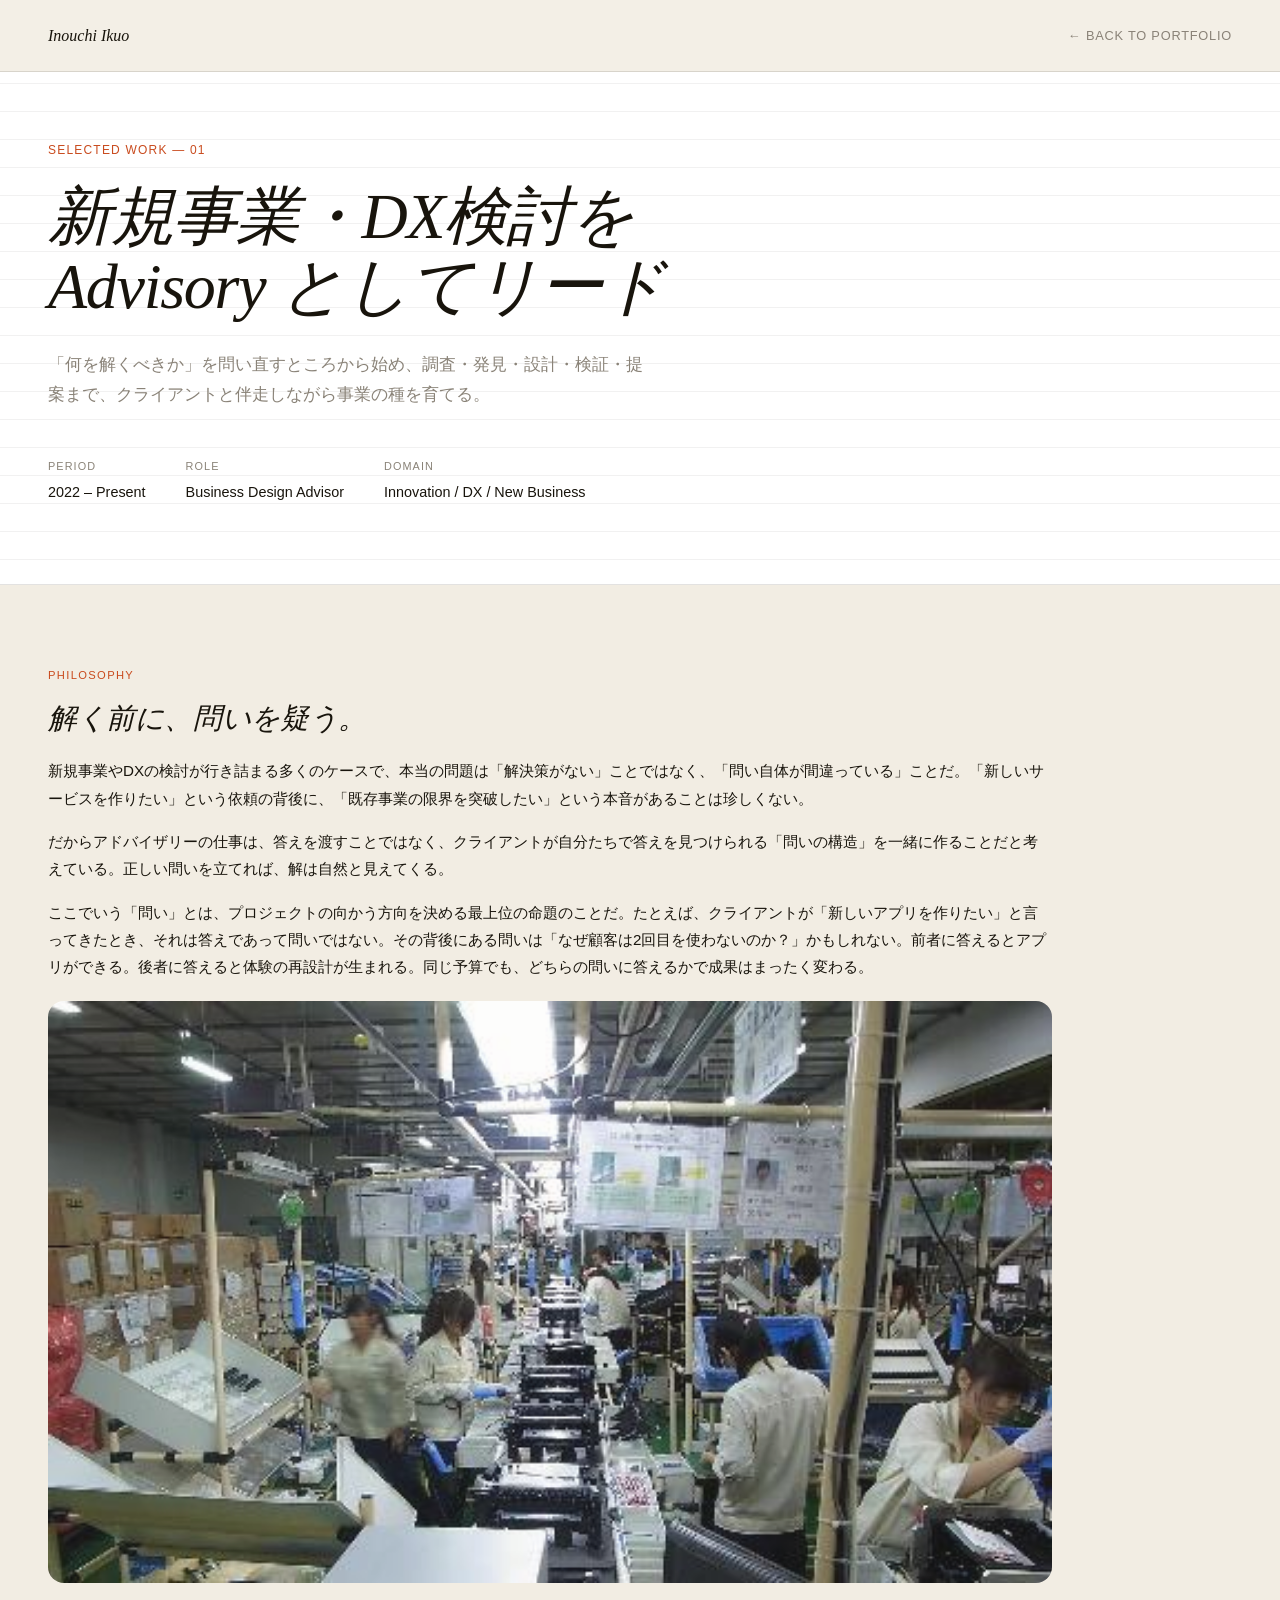
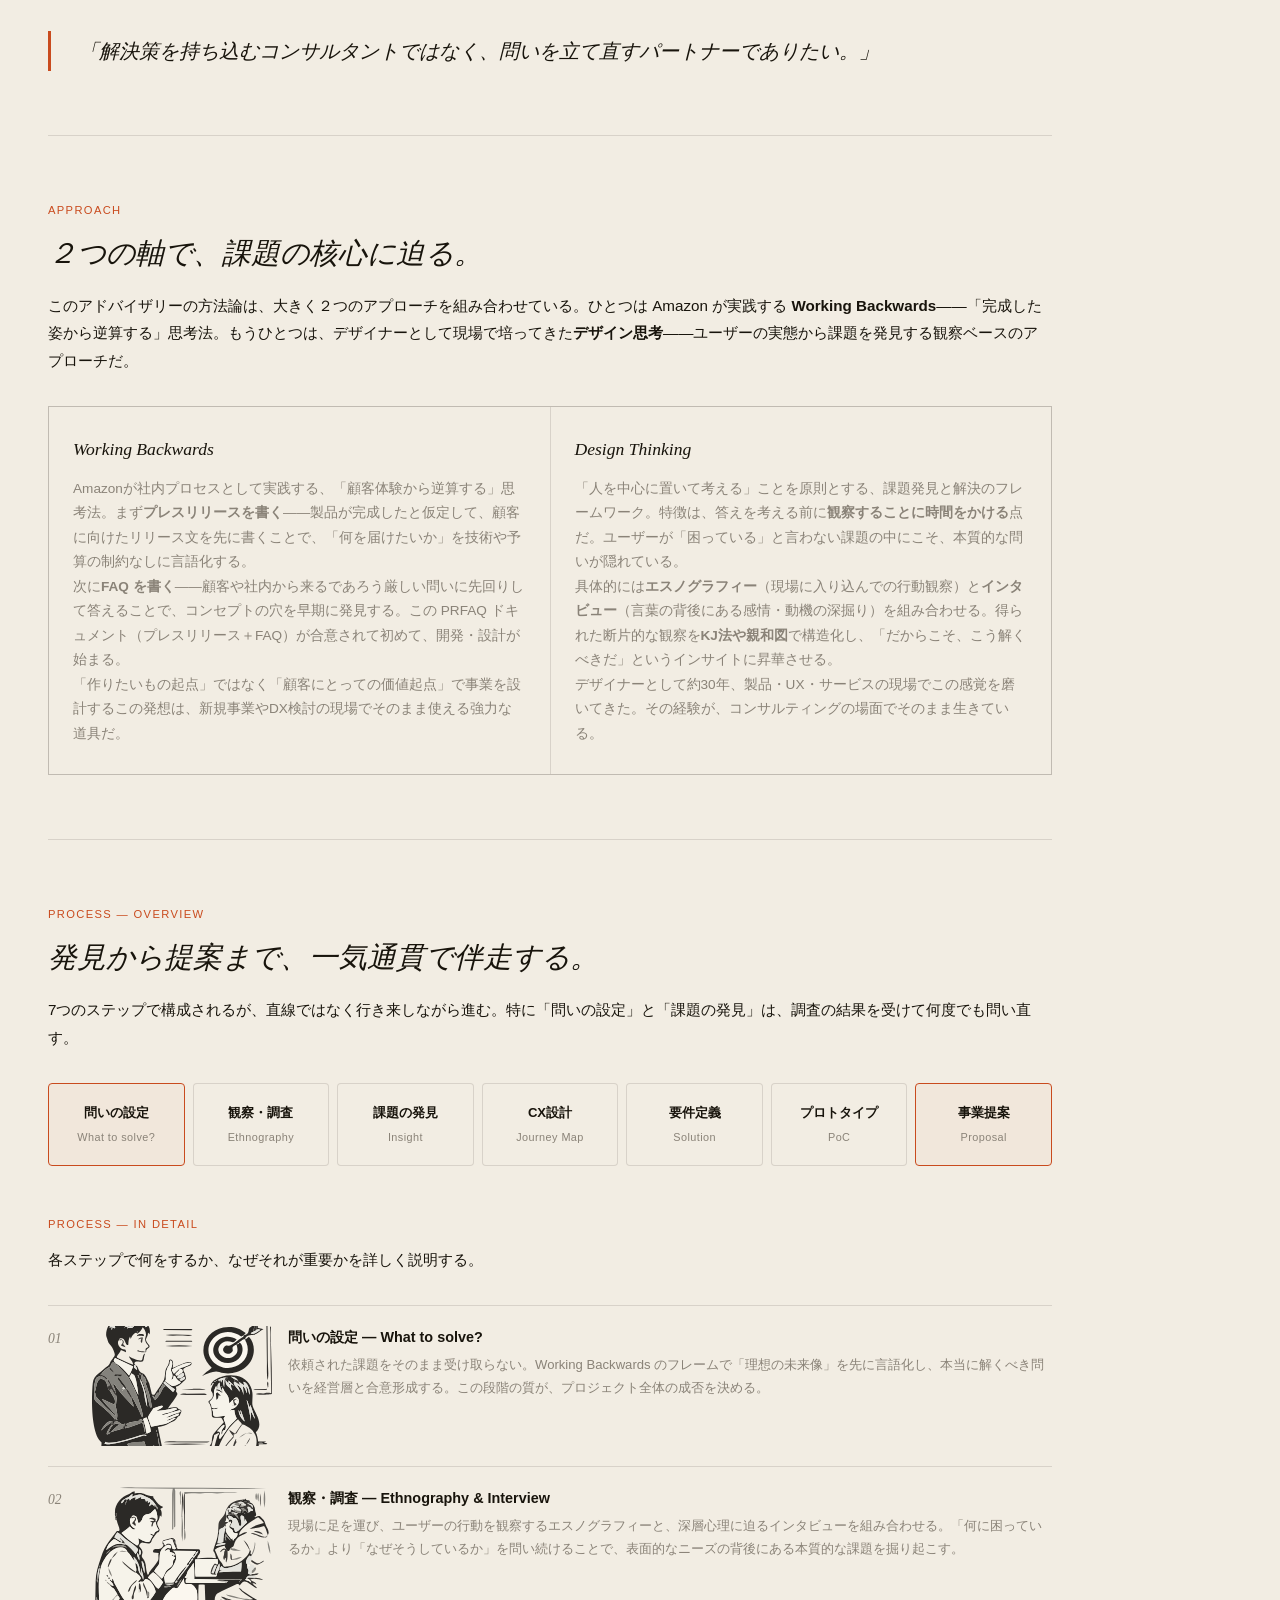
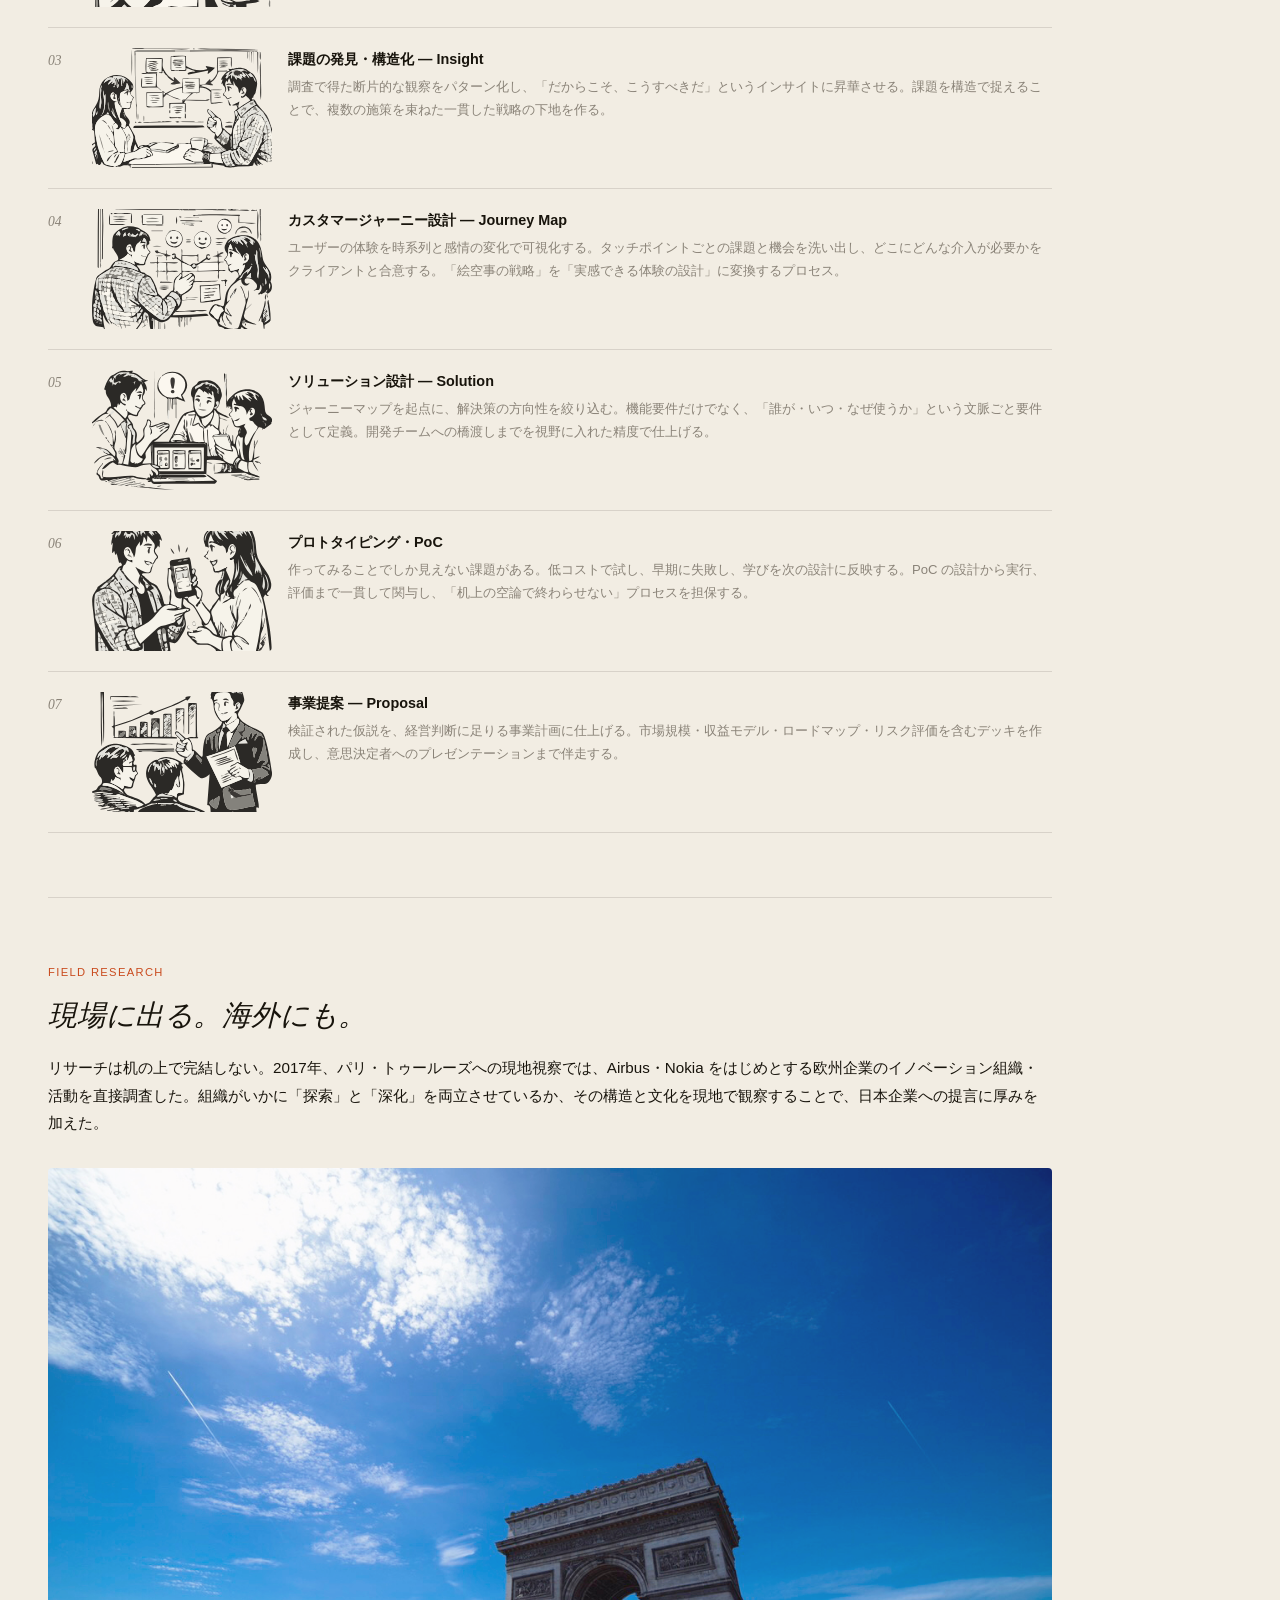
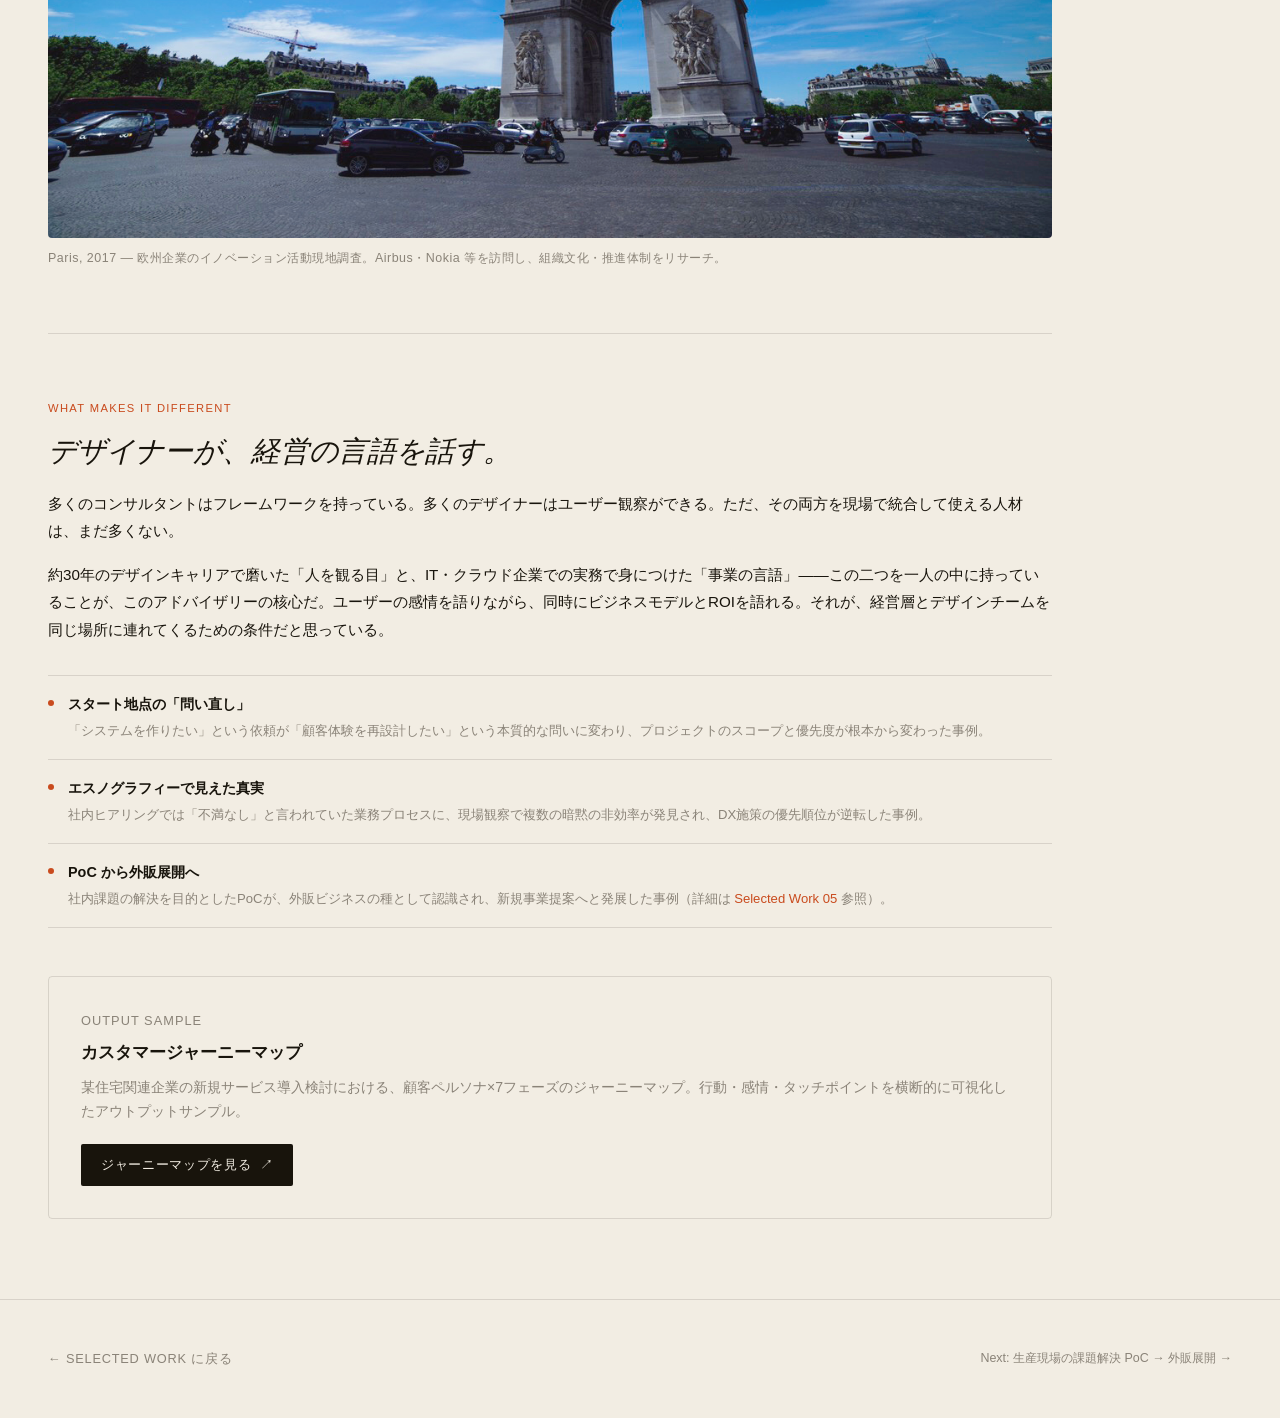
==== advisory.html @ 0f1227f8 "Add files via upload" ====
<!DOCTYPE html>
<html lang="ja">
<head>
  <meta charset="UTF-8">
  <meta name="viewport" content="width=device-width, initial-scale=1.0">
  <link rel="stylesheet" href="css/tokens.css">
  <link rel="stylesheet" href="css/nav.css">
  <link rel="stylesheet" href="css/case.css">
  <meta name="description" content="大企業の経営層と並走し、複数部門を横断して経営・事業・技術をつなぐ。事業の「問い」の設定からビジネスモデル検証・プロトタイピングまでを支援。">
  <meta property="og:title" content="新規事業・DX検討を Advisory としてリード — Inouchi Ikuo">
  <meta property="og:description" content="大企業の経営層と並走し、複数部門を横断して経営・事業・技術をつなぐ。事業の「問い」の設定からビジネスモデル検証・プロトタイピングまでを支援。">
  <meta property="og:type" content="website">
  <title>Advisory — Inouchi Ikuo</title>
</head>
<body>

  <nav>
    <a class="nav-logo" href="index.html">Inouchi Ikuo</a>
    <a class="nav-back" href="index.html">← Back to Portfolio</a>
  </nav>

  <main>

  <div class="case-hero-section">
  <div class="case-hero">
    <p class="case-eyebrow">Selected Work — 01</p>
    <h1 class="case-title">新規事業・DX検討を<br>Advisory としてリード</h1>
    <p class="case-subtitle">「何を解くべきか」を問い直すところから始め、調査・発見・設計・検証・提案まで、クライアントと伴走しながら事業の種を育てる。</p>
    <dl class="case-meta">
      <div class="case-meta-item">
        <dt>Period</dt>
        <dd>2022 – Present</dd>
      </div>
      <div class="case-meta-item">
        <dt>Role</dt>
        <dd>Business Design Advisor</dd>
      </div>
      <div class="case-meta-item">
        <dt>Domain</dt>
        <dd>Innovation / DX / New Business</dd>
      </div>
    </dl>
  </div>
  </div>

  <div class="case-body">

    <p class="section-label">Philosophy</p>
    <h2>解く前に、問いを疑う。</h2>
    <p>
      新規事業やDXの検討が行き詰まる多くのケースで、本当の問題は「解決策がない」ことではなく、「問い自体が間違っている」ことだ。「新しいサービスを作りたい」という依頼の背後に、「既存事業の限界を突破したい」という本音があることは珍しくない。
    </p>
    <p>
      だからアドバイザリーの仕事は、答えを渡すことではなく、クライアントが自分たちで答えを見つけられる「問いの構造」を一緒に作ることだと考えている。正しい問いを立てれば、解は自然と見えてくる。
    </p>
    <p>
      ここでいう「問い」とは、プロジェクトの向かう方向を決める最上位の命題のことだ。たとえば、クライアントが「新しいアプリを作りたい」と言ってきたとき、それは答えであって問いではない。その背後にある問いは「なぜ顧客は2回目を使わないのか？」かもしれない。前者に答えるとアプリができる。後者に答えると体験の再設計が生まれる。同じ予算でも、どちらの問いに答えるかで成果はまったく変わる。
    </p>

    <img loading="lazy" class="case-hero-img" src="images/advisory/genba001.jpg" alt="製造現場">

    <div class="pullquote">
      <p>「解決策を持ち込むコンサルタントではなく、問いを立て直すパートナーでありたい。」</p>
    </div>

    <hr class="divider">

    <p class="section-label">Approach</p>
    <h2>２つの軸で、課題の核心に迫る。</h2>
    <p>
      このアドバイザリーの方法論は、大きく２つのアプローチを組み合わせている。ひとつは Amazon が実践する <strong>Working Backwards</strong>——「完成した姿から逆算する」思考法。もうひとつは、デザイナーとして現場で培ってきた<strong>デザイン思考</strong>——ユーザーの実態から課題を発見する観察ベースのアプローチだ。
    </p>

    <div class="two-col">
      <div class="two-col-item">
        <h3>Working Backwards</h3>
        <p>Amazonが社内プロセスとして実践する、「顧客体験から逆算する」思考法。まず<strong>プレスリリースを書く</strong>——製品が完成したと仮定して、顧客に向けたリリース文を先に書くことで、「何を届けたいか」を技術や予算の制約なしに言語化する。</p>
        <p>次に<strong>FAQ を書く</strong>——顧客や社内から来るであろう厳しい問いに先回りして答えることで、コンセプトの穴を早期に発見する。この PRFAQ ドキュメント（プレスリリース＋FAQ）が合意されて初めて、開発・設計が始まる。</p>
        <p>「作りたいもの起点」ではなく「顧客にとっての価値起点」で事業を設計するこの発想は、新規事業やDX検討の現場でそのまま使える強力な道具だ。</p>
      </div>
      <div class="two-col-item">
        <h3>Design Thinking</h3>
        <p>「人を中心に置いて考える」ことを原則とする、課題発見と解決のフレームワーク。特徴は、答えを考える前に<strong>観察することに時間をかける</strong>点だ。ユーザーが「困っている」と言わない課題の中にこそ、本質的な問いが隠れている。</p>
        <p>具体的には<strong>エスノグラフィー</strong>（現場に入り込んでの行動観察）と<strong>インタビュー</strong>（言葉の背後にある感情・動機の深掘り）を組み合わせる。得られた断片的な観察を<strong>KJ法や親和図</strong>で構造化し、「だからこそ、こう解くべきだ」というインサイトに昇華させる。</p>
        <p>デザイナーとして約30年、製品・UX・サービスの現場でこの感覚を磨いてきた。その経験が、コンサルティングの場面でそのまま生きている。</p>
      </div>
    </div>

    <hr class="divider">

    <p class="section-label">Process — Overview</p>
    <h2>発見から提案まで、一気通貫で伴走する。</h2>
    <p>7つのステップで構成されるが、直線ではなく行き来しながら進む。特に「問いの設定」と「課題の発見」は、調査の結果を受けて何度でも問い直す。</p>

    <div class="flow-wrap">
      <div class="flow">
        <div class="flow-step highlight">
          <div class="flow-box">
            <strong>問いの設定</strong>
            <span>What to solve?</span>
          </div>
        </div>
        <div class="flow-step">
          <div class="flow-box">
            <strong>観察・調査</strong>
            <span>Ethnography</span>
          </div>
        </div>
        <div class="flow-step">
          <div class="flow-box">
            <strong>課題の発見</strong>
            <span>Insight</span>
          </div>
        </div>
        <div class="flow-step">
          <div class="flow-box">
            <strong>CX設計</strong>
            <span>Journey Map</span>
          </div>
        </div>
        <div class="flow-step">
          <div class="flow-box">
            <strong>要件定義</strong>
            <span>Solution</span>
          </div>
        </div>
        <div class="flow-step">
          <div class="flow-box">
            <strong>プロトタイプ</strong>
            <span>PoC</span>
          </div>
        </div>
        <div class="flow-step highlight">
          <div class="flow-box">
            <strong>事業提案</strong>
            <span>Proposal</span>
          </div>
        </div>
      </div>
    </div>

    <p class="section-label" style="margin-top: 48px;">Process — In Detail</p>
    <p>各ステップで何をするか、なぜそれが重要かを詳しく説明する。</p>

    <ul class="process-list">
      <li>
        <span class="process-num">01</span>
        <img loading="lazy" class="process-img" src="images/advisory/step01.svg" alt="問いの設定">
        <div class="process-content">
          <strong>問いの設定 — What to solve?</strong>
          <span>依頼された課題をそのまま受け取らない。Working Backwards のフレームで「理想の未来像」を先に言語化し、本当に解くべき問いを経営層と合意形成する。この段階の質が、プロジェクト全体の成否を決める。</span>
        </div>
      </li>
      <li>
        <span class="process-num">02</span>
        <img loading="lazy" class="process-img" src="images/advisory/step02.svg" alt="観察・調査" style="object-position: top;">
        <div class="process-content">
          <strong>観察・調査 — Ethnography & Interview</strong>
          <span>現場に足を運び、ユーザーの行動を観察するエスノグラフィーと、深層心理に迫るインタビューを組み合わせる。「何に困っているか」より「なぜそうしているか」を問い続けることで、表面的なニーズの背後にある本質的な課題を掘り起こす。</span>
        </div>
      </li>
      <li>
        <span class="process-num">03</span>
        <img loading="lazy" class="process-img" src="images/advisory/step03.svg" alt="課題の発見">
        <div class="process-content">
          <strong>課題の発見・構造化 — Insight</strong>
          <span>調査で得た断片的な観察をパターン化し、「だからこそ、こうすべきだ」というインサイトに昇華させる。課題を構造で捉えることで、複数の施策を束ねた一貫した戦略の下地を作る。</span>
        </div>
      </li>
      <li>
        <span class="process-num">04</span>
        <img loading="lazy" class="process-img" src="images/advisory/step05.svg" alt="ジャーニーマップ">
        <div class="process-content">
          <strong>カスタマージャーニー設計 — Journey Map</strong>
          <span>ユーザーの体験を時系列と感情の変化で可視化する。タッチポイントごとの課題と機会を洗い出し、どこにどんな介入が必要かをクライアントと合意する。「絵空事の戦略」を「実感できる体験の設計」に変換するプロセス。</span>
        </div>
      </li>
      <li>
        <span class="process-num">05</span>
        <img loading="lazy" class="process-img" src="images/advisory/step06.svg" alt="ソリューション設計">
        <div class="process-content">
          <strong>ソリューション設計 — Solution</strong>
          <span>ジャーニーマップを起点に、解決策の方向性を絞り込む。機能要件だけでなく、「誰が・いつ・なぜ使うか」という文脈ごと要件として定義。開発チームへの橋渡しまでを視野に入れた精度で仕上げる。</span>
        </div>
      </li>
      <li>
        <span class="process-num">06</span>
        <img loading="lazy" class="process-img" src="images/advisory/step07.svg" alt="プロトタイピング">
        <div class="process-content">
          <strong>プロトタイピング・PoC</strong>
          <span>作ってみることでしか見えない課題がある。低コストで試し、早期に失敗し、学びを次の設計に反映する。PoC の設計から実行、評価まで一貫して関与し、「机上の空論で終わらせない」プロセスを担保する。</span>
        </div>
      </li>
      <li>
        <span class="process-num">07</span>
        <img loading="lazy" class="process-img" src="images/advisory/step08.svg" alt="事業提案">
        <div class="process-content">
          <strong>事業提案 — Proposal</strong>
          <span>検証された仮説を、経営判断に足りる事業計画に仕上げる。市場規模・収益モデル・ロードマップ・リスク評価を含むデッキを作成し、意思決定者へのプレゼンテーションまで伴走する。</span>
        </div>
      </li>
    </ul>

    <hr class="divider">

    <p class="section-label">Field Research</p>
    <h2>現場に出る。海外にも。</h2>
    <p>
      リサーチは机の上で完結しない。2017年、パリ・トゥールーズへの現地視察では、Airbus・Nokia をはじめとする欧州企業のイノベーション組織・活動を直接調査した。組織がいかに「探索」と「深化」を両立させているか、その構造と文化を現地で観察することで、日本企業への提言に厚みを加えた。
    </p>

    <figure class="case-figure">
      <img loading="lazy" src="images/advisory/france001.jpg" alt="パリ 凱旋門">
      <figcaption>Paris, 2017 — 欧州企業のイノベーション活動現地調査。Airbus・Nokia 等を訪問し、組織文化・推進体制をリサーチ。</figcaption>
    </figure>

    <hr class="divider">

    <p class="section-label">What Makes It Different</p>
    <h2>デザイナーが、経営の言語を話す。</h2>
    <p>
      多くのコンサルタントはフレームワークを持っている。多くのデザイナーはユーザー観察ができる。ただ、その両方を現場で統合して使える人材は、まだ多くない。
    </p>
    <p>
      約30年のデザインキャリアで磨いた「人を観る目」と、IT・クラウド企業での実務で身につけた「事業の言語」——この二つを一人の中に持っていることが、このアドバイザリーの核心だ。ユーザーの感情を語りながら、同時にビジネスモデルとROIを語れる。それが、経営層とデザインチームを同じ場所に連れてくるための条件だと思っている。
    </p>

    <ul class="outcome-list">
      <li>
        <strong>スタート地点の「問い直し」</strong>
        <span>「システムを作りたい」という依頼が「顧客体験を再設計したい」という本質的な問いに変わり、プロジェクトのスコープと優先度が根本から変わった事例。</span>
      </li>
      <li>
        <strong>エスノグラフィーで見えた真実</strong>
        <span>社内ヒアリングでは「不満なし」と言われていた業務プロセスに、現場観察で複数の暗黙の非効率が発見され、DX施策の優先順位が逆転した事例。</span>
      </li>
      <li>
        <strong>PoC から外販展開へ</strong>
        <span>社内課題の解決を目的としたPoCが、外販ビジネスの種として認識され、新規事業提案へと発展した事例（詳細は <a href="poc.html" style="color:var(--accent);">Selected Work 05</a> 参照）。</span>
      </li>
    </ul>

    <div class="output-sample">
      <p class="output-sample-label">Output Sample</p>
      <p class="output-sample-title">カスタマージャーニーマップ</p>
      <p class="output-sample-desc">某住宅関連企業の新規サービス導入検討における、顧客ペルソナ×7フェーズのジャーニーマップ。行動・感情・タッチポイントを横断的に可視化したアウトプットサンプル。</p>
      <a class="output-sample-btn" href="journey-tanaka.html" target="_blank">ジャーニーマップを見る &nbsp;↗</a>
    </div>

  </div>

  </main>

  <div class="back-section">
    <a class="back-link" href="index.html">← Selected Work に戻る</a>
    <span class="back-project">Next: 生産現場の課題解決 PoC → 外販展開 →</span>
  </div>

</body>
</html>
---- css/tokens.css ----
/* ── Reset ── */
*, *::before, *::after { box-sizing: border-box; margin: 0; padding: 0; }
img { display: block; max-width: 100%; }

/* ── Design Tokens ── */
:root {
  --bg:      #F2EDE3;
  --fg:      #18140C;
  --muted:   #8A8378;
  --border:  rgba(24,20,12,.12);
  --accent:  #C94B1E;
  --serif:   Georgia, "Times New Roman", serif;
  --sans:    -apple-system, BlinkMacSystemFont, "Segoe UI", sans-serif;
}

/* ── Base ── */
html { scroll-behavior: smooth; }
body {
  font-family: var(--sans);
  background-color: var(--bg);
  color: var(--fg);
  line-height: 1.7;
}
a { color: inherit; text-decoration: none; }
::selection { background: var(--fg); color: var(--bg); }
---- css/nav.css ----
/* ── Nav (shared across all pages) ── */
nav {
  position: fixed; top: 0; left: 0; right: 0;
  z-index: 100;
  display: flex;
  align-items: center;
  justify-content: space-between;
  padding: 22px 48px;
  background: rgba(242,237,227,.88);
  backdrop-filter: blur(12px);
  -webkit-backdrop-filter: blur(12px);
  border-bottom: 1px solid var(--border);
}
.nav-logo {
  font-family: var(--serif);
  font-style: italic;
  font-size: 1rem;
}
.nav-back {
  font-size: .8rem;
  letter-spacing: .06em;
  text-transform: uppercase;
  color: var(--muted);
  display: flex;
  align-items: center;
  gap: 8px;
  transition: color .2s;
}
.nav-back:hover { color: var(--fg); }

/* ── Back section (shared footer-like nav) ── */
.back-section {
  border-top: 1px solid var(--border); padding: 48px;
  display: flex; justify-content: space-between; align-items: center;
}
.back-link {
  font-size: .8rem; letter-spacing: .06em; text-transform: uppercase;
  color: var(--muted); display: flex; align-items: center; gap: 8px;
  transition: color .2s, gap .2s;
}
.back-link:hover { color: var(--fg); gap: 14px; }
.back-project { font-size: .78rem; color: var(--muted); }

@media (max-width: 768px) {
  nav { padding: 18px 24px; }
  .back-section { padding: 32px 24px; flex-direction: column; gap: 16px; align-items: flex-start; }
}
---- css/case.css ----
/* ══════════════════════════════════════
   Case study pages — shared components
   ══════════════════════════════════════ */

/* ── Case Hero ── */
.case-hero-section {
  background-color: #fff;
  background-image: repeating-linear-gradient(
    to bottom,
    transparent, transparent 27px,
    rgba(24,20,12,.06) 27px, rgba(24,20,12,.06) 28px
  );
  border-bottom: 1px solid var(--border);
}
.case-hero { padding: 140px 48px 80px; max-width: 1100px; }
.case-eyebrow {
  font-size: .75rem; letter-spacing: .1em; text-transform: uppercase;
  color: var(--accent); margin-bottom: 20px;
}
.case-title {
  font-family: var(--serif); font-style: italic;
  font-size: clamp(2.4rem, 5vw, 4.2rem);
  font-weight: normal; line-height: 1.1; letter-spacing: -.02em; margin-bottom: 28px;
}
.case-subtitle {
  font-size: 1.05rem; color: var(--muted); max-width: 600px;
  line-height: 1.75; margin-bottom: 48px;
}
.case-meta { display: flex; gap: 40px; flex-wrap: wrap; }
.case-meta-item dt {
  font-size: .68rem; letter-spacing: .1em; text-transform: uppercase;
  color: var(--muted); margin-bottom: 4px;
}
.case-meta-item dd { font-size: .9rem; font-weight: 500; }

/* ── Case Body ── */
.case-body { max-width: 1100px; padding: 80px 48px; }
.section-label {
  font-size: .7rem; letter-spacing: .12em; text-transform: uppercase;
  color: var(--accent); margin-bottom: 16px;
}
h2 {
  font-family: var(--serif); font-style: italic;
  font-size: 1.8rem; font-weight: normal; line-height: 1.25; margin-bottom: 20px;
}
p { font-size: .95rem; line-height: 1.8; color: var(--fg); margin-bottom: 20px; }
p + p { margin-top: -4px; }
.divider { border: none; border-top: 1px solid var(--border); margin: 64px 0; }

/* ── Pullquote ── */
.pullquote { border-left: 3px solid var(--accent); padding: 4px 0 4px 28px; margin: 48px 0; }
.pullquote p {
  font-family: var(--serif); font-style: italic;
  font-size: 1.25rem; line-height: 1.6; color: var(--fg); margin: 0;
}

/* ── Process list ── */
.process-list { list-style: none; margin: 32px 0; }
.process-list li {
  display: grid; grid-template-columns: 28px 1fr; gap: 16px;
  padding: 20px 0; border-top: 1px solid var(--border); font-size: .9rem; line-height: 1.6;
}
.process-list li:has(.process-img) {
  grid-template-columns: 28px 180px 1fr;
}
.process-list li:last-child { border-bottom: 1px solid var(--border); }
.process-num {
  font-family: var(--serif); font-style: italic; font-size: .85rem;
  color: var(--muted); padding-top: 2px;
}
.process-img {
  width: 180px; height: 120px; object-fit: cover; border-radius: 4px;
}
.process-content strong { display: block; font-size: .9rem; font-weight: 600; margin-bottom: 4px; }
.process-content span { font-size: .82rem; color: var(--muted); }

/* ── Outcome list ── */
.outcome-list { list-style: none; margin: 32px 0; }
.outcome-list li {
  padding: 16px 0 16px 20px; border-top: 1px solid var(--border);
  font-size: .9rem; position: relative;
}
.outcome-list li:last-child { border-bottom: 1px solid var(--border); }
.outcome-list li::before {
  content: ''; position: absolute; left: 0; top: 24px;
  width: 6px; height: 6px; background: var(--accent); border-radius: 50%;
}
.outcome-list li strong { display: block; font-weight: 600; margin-bottom: 2px; }
.outcome-list li span { font-size: .82rem; color: var(--muted); }

/* ── Stats grid ── */
.stats-grid {
  display: grid; grid-template-columns: repeat(3, 1fr);
  gap: 1px; background: var(--border); border: 1px solid var(--border); margin: 40px 0;
}
.stat-item { background: var(--bg); padding: 28px 24px; }
.stat-num {
  font-family: var(--serif); font-style: italic; font-size: 2.4rem;
  color: var(--accent); line-height: 1; margin-bottom: 6px;
}
.stat-label { font-size: .78rem; color: var(--muted); line-height: 1.4; }

/* ── Tag chips ── */
.tag-row { display: flex; flex-wrap: wrap; gap: 8px; margin: 24px 0; }
.tag {
  font-size: .72rem; letter-spacing: .06em; text-transform: uppercase;
  border: 1px solid var(--border); padding: 5px 12px; border-radius: 2px; color: var(--muted);
}

/* ── Two col ── */
.two-col {
  display: grid; grid-template-columns: 1fr 1fr; gap: 1px;
  background: var(--border); border: 1px solid var(--border); margin: 32px 0;
}
.two-col-item { background: var(--bg); padding: 28px 24px; }
.two-col-item h3 {
  font-family: var(--serif); font-style: italic; font-size: 1.1rem;
  font-weight: normal; margin-bottom: 12px;
}
.two-col-item p { font-size: .85rem; color: var(--muted); margin: 0; }

/* ── Insight boxes ── */
.insight-grid {
  display: grid; grid-template-columns: 1fr 1fr; gap: 1px;
  background: var(--border); border: 1px solid var(--border); margin: 40px 0;
}
.insight-item { background: var(--bg); padding: 28px 24px; }
.insight-label {
  font-size: .65rem; letter-spacing: .1em; text-transform: uppercase;
  color: var(--accent); margin-bottom: 10px;
}
.insight-text { font-size: .88rem; line-height: 1.65; color: var(--fg); margin: 0; }

/* ── Photo ── */
.case-photo { margin: 40px 0; border: 1px solid var(--border); overflow: hidden; }
.case-photo img { width: 100%; height: auto; display: block; }
.case-photo-caption {
  font-size: .72rem; color: var(--muted); letter-spacing: .06em;
  padding: 10px 14px; border-top: 1px solid var(--border);
}

/* ── Screen grid ── */
.screen-grid {
  display: grid; grid-template-columns: 1fr 1fr; gap: 1px;
  background: var(--border); border: 1px solid var(--border); margin: 40px 0;
}
.screen-item,
.screen-wrap { background: var(--bg); overflow: hidden; }
.screen-item img,
.screen-wrap img { width: 100%; height: 220px; object-fit: cover; display: block; }
.screen-caption {
  padding: 10px 14px; font-size: .72rem; color: var(--muted);
  letter-spacing: .04em; border-top: 1px solid var(--border);
}

/* ── Flow list ── */
.flow-list { list-style: none; margin: 32px 0; }
.flow-list li {
  display: grid; grid-template-columns: 28px 1fr; gap: 16px;
  padding: 20px 0; border-top: 1px solid var(--border); font-size: .9rem; line-height: 1.6;
}
.flow-list li:last-child { border-bottom: 1px solid var(--border); }
.flow-num {
  font-family: var(--serif); font-style: italic; font-size: .85rem;
  color: var(--muted); padding-top: 2px;
}
.flow-content strong { display: block; font-size: .9rem; font-weight: 600; margin-bottom: 4px; }
.flow-content span { font-size: .82rem; color: var(--muted); }

/* ── Connected projects ── */
.connected {
  display: grid; grid-template-columns: 1fr 1fr; gap: 1px;
  background: var(--border); border: 1px solid var(--border); margin: 32px 0;
}
.connected-item { background: var(--bg); padding: 24px; transition: background .2s; }
.connected-item a { display: block; }
.connected-item:hover { background: rgba(24,20,12,.03); }
.connected-num {
  font-family: var(--serif); font-style: italic; font-size: .8rem;
  color: var(--muted); margin-bottom: 8px;
}
.connected-name { font-size: .95rem; font-weight: 500; margin-bottom: 6px; }
.connected-desc { font-size: .78rem; color: var(--muted); line-height: 1.5; }
.connected-arrow { font-size: .8rem; color: var(--accent); margin-top: 12px; }

/* ── Artifact frame ── */
.artifact-frame {
  margin: 40px 0; border: 1px solid var(--border); border-radius: 4px; overflow: hidden;
}
.artifact-header {
  background: rgba(24,20,12,.04); border-bottom: 1px solid var(--border);
  padding: 12px 20px; display: flex; align-items: center; justify-content: space-between;
}
.artifact-label { font-size: .7rem; letter-spacing: .1em; text-transform: uppercase; color: var(--muted); }
.artifact-link { font-size: .72rem; color: var(--accent); letter-spacing: .04em; transition: opacity .2s; }
.artifact-link:hover { opacity: .7; }
.artifact-body { background: #fff; }
.artifact-body iframe { width: 100%; height: 560px; border: none; display: block; }

/* ── Product block ── */
.product-block {
  border: 1px solid var(--border); padding: 32px; margin: 40px 0;
  display: grid; grid-template-columns: 1fr 2fr; gap: 32px; align-items: center;
}
.product-block img { width: 100%; height: auto; }
.product-name { font-family: var(--serif); font-style: italic; font-size: 1.3rem; margin-bottom: 12px; }
.product-desc { font-size: .88rem; line-height: 1.7; color: var(--muted); margin: 0; }

/* ── Flow (advisory process diagram) ── */
.flow-wrap { margin: 32px 0; overflow-x: auto; }
.flow { display: flex; gap: 8px; align-items: stretch; min-width: max-content; }
.flow-step { flex: 1; min-width: 110px; }
.flow-box {
  display: flex; flex-direction: column; align-items: center; justify-content: center;
  padding: 18px 12px; border: 1px solid var(--border); border-radius: 4px;
  text-align: center; height: 100%; background: var(--bg);
}
.flow-box strong { font-size: .82rem; margin-bottom: 4px; }
.flow-box span { font-size: .68rem; color: var(--muted); letter-spacing: .04em; }
.flow-step.highlight .flow-box { border-color: var(--accent); background: rgba(201,75,30,.04); }

/* ── Process steps (enterprise) ── */
.process-steps {
  display: grid; grid-template-columns: repeat(5, 1fr); gap: 1px;
  background: var(--border); border: 1px solid var(--border); margin: 32px 0;
}
.process-step { background: var(--bg); padding: 20px 16px; }
.process-step .num { font-family: var(--serif); font-style: italic; font-size: .85rem; color: var(--muted); margin-bottom: 6px; }
.process-step .label { font-size: .88rem; font-weight: 600; margin-bottom: 4px; }
.process-step .desc { font-size: .75rem; color: var(--muted); line-height: 1.5; }

/* ── Team block (enterprise) ── */
.team-block {
  display: grid; grid-template-columns: auto 1fr; gap: 8px 24px;
  font-size: .88rem; margin: 24px 0;
}
.team-item { display: contents; }
.team-item dt {
  font-size: .7rem; letter-spacing: .06em; text-transform: uppercase;
  color: var(--muted); padding-top: 3px;
}
.team-item dd { color: var(--fg); }

/* ── Case section spacing (enterprise) ── */
.case-section { margin-bottom: 64px; }

/* ── Full-width figure ── */
.case-figure { margin: 32px 0; }
.case-figure img { width: 100%; border-radius: 4px; opacity: .93; }
.case-figure figcaption {
  margin-top: 10px; font-size: .78rem; color: var(--muted); letter-spacing: .04em;
}

/* ── Full-width hero image ── */
.case-hero-img {
  width: 100%; border-radius: 16px; opacity: .92; margin-bottom: 40px;
}

/* ── Output sample box ── */
.output-sample {
  margin-top: 48px; padding: 32px;
  border: 1px solid var(--border); border-radius: 4px;
}
.output-sample-label {
  font-size: .8rem; color: var(--muted); margin: 0 0 6px;
  letter-spacing: .08em; text-transform: uppercase;
}
.output-sample-title {
  font-size: 1.05rem; font-weight: 600; margin: 0 0 8px;
}
.output-sample-desc {
  font-size: .88rem; color: var(--muted); margin: 0 0 20px; line-height: 1.7;
}
.output-sample-btn {
  display: inline-flex; align-items: center; gap: 8px;
  padding: 10px 20px; background: var(--fg); color: var(--bg);
  font-size: .82rem; letter-spacing: .05em; border-radius: 2px;
}

.section-label-spaced { margin-top: 40px; }
.case-photo-dark { background: #111; }
.case-photo-dark img { max-width: 480px; margin: 0 auto; }
.screen-wrap-flush { margin: 0; }

/* ── Responsive ── */
@media (max-width: 768px) {
  .case-hero { padding: 120px 24px 60px; }
  .case-body { padding: 60px 24px; }
  .two-col { grid-template-columns: 1fr; }
  .stats-grid { grid-template-columns: 1fr 1fr; }
  .screen-grid { grid-template-columns: 1fr; }
  .insight-grid { grid-template-columns: 1fr; }
  .connected { grid-template-columns: 1fr; }
  .product-block { grid-template-columns: 1fr; }
  .artifact-body iframe { height: 380px; }
  .process-steps { grid-template-columns: 1fr 1fr; }
  .process-list li:has(.process-img) { grid-template-columns: 28px 1fr; }
  .process-img { width: 100%; height: auto; }
}
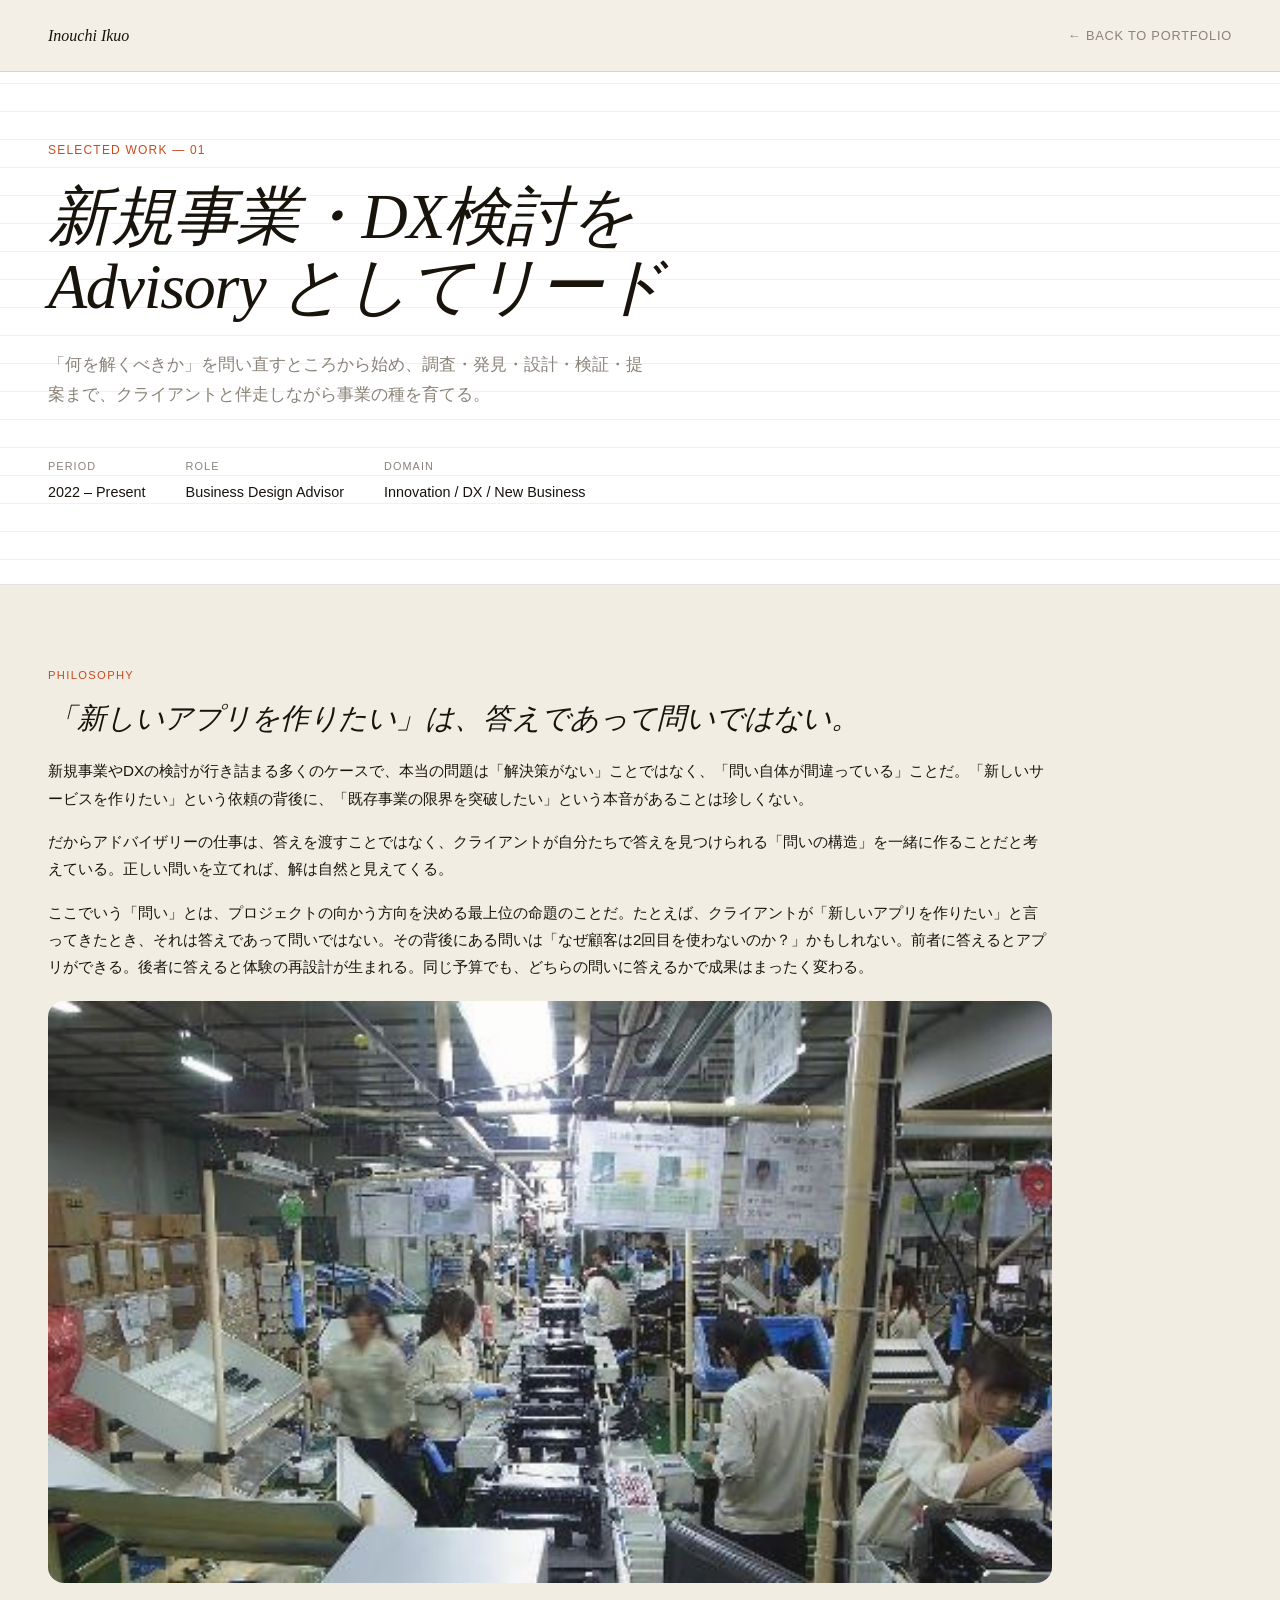
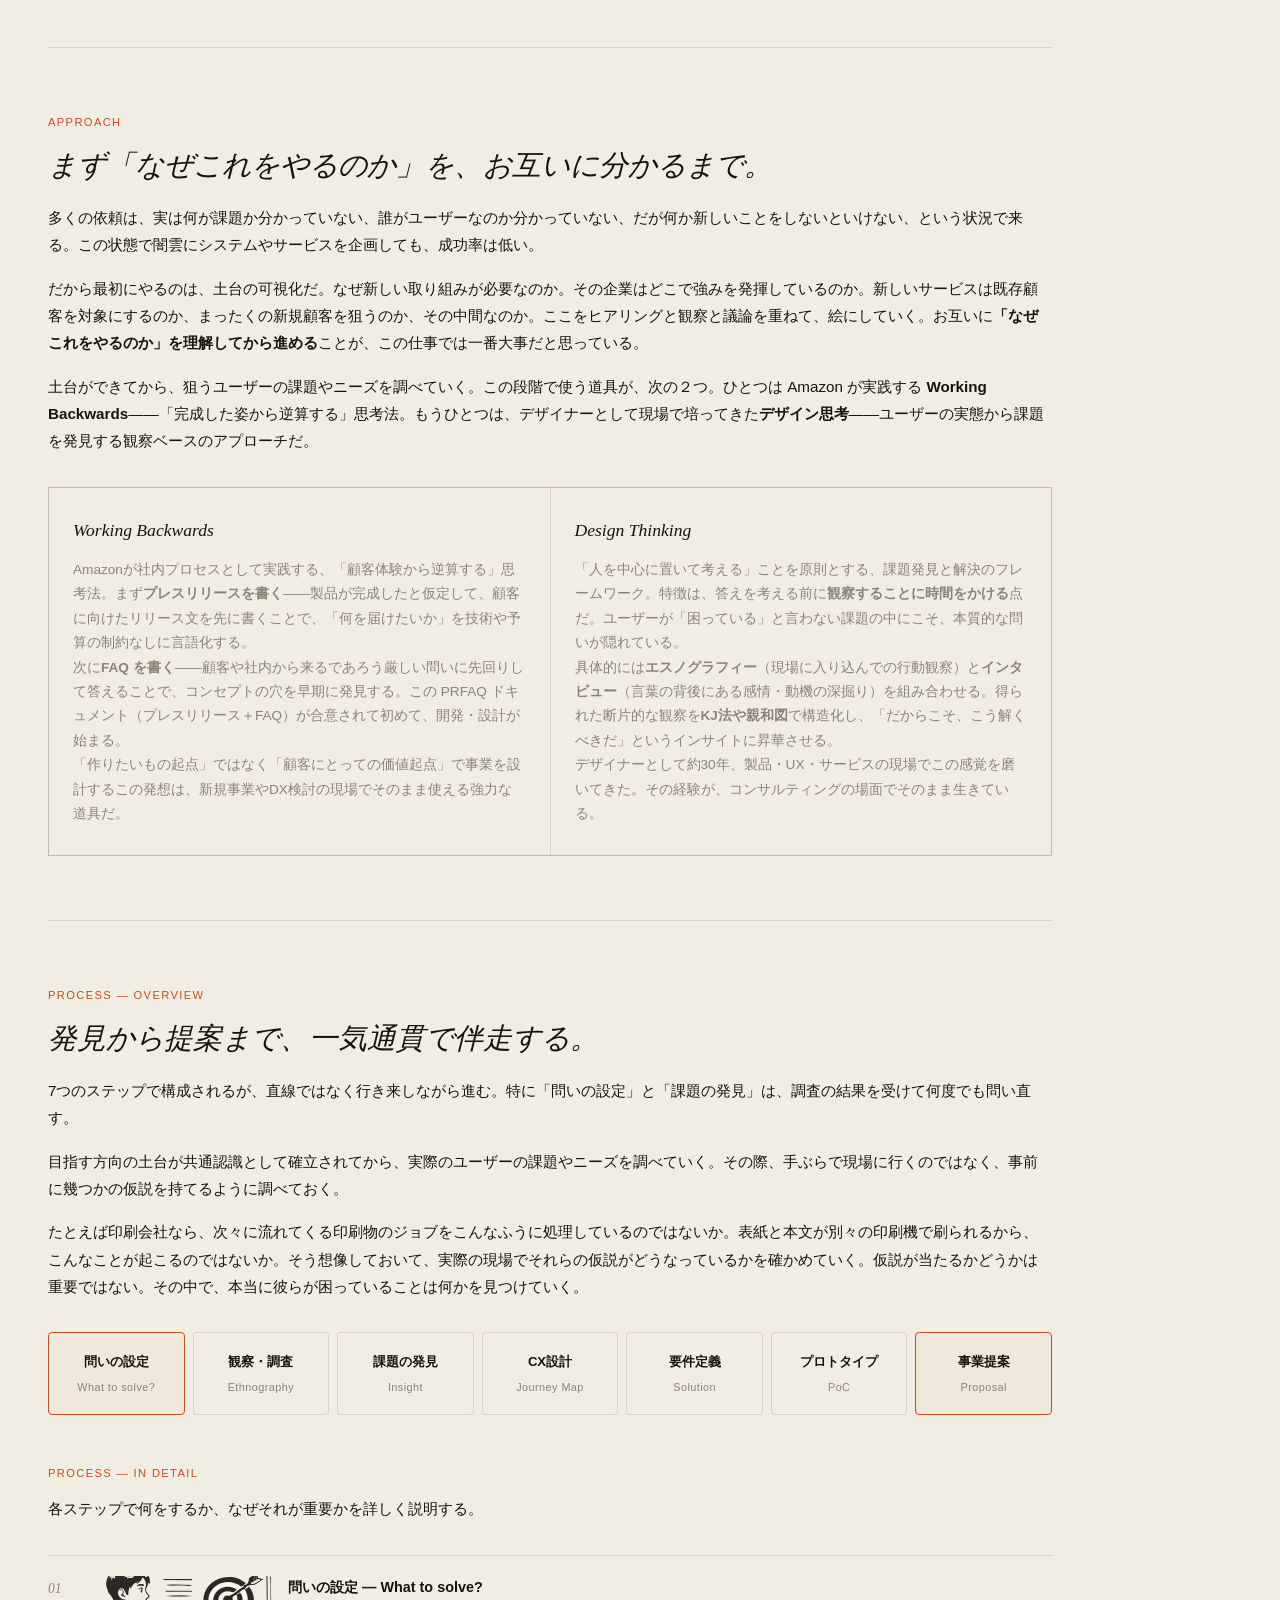
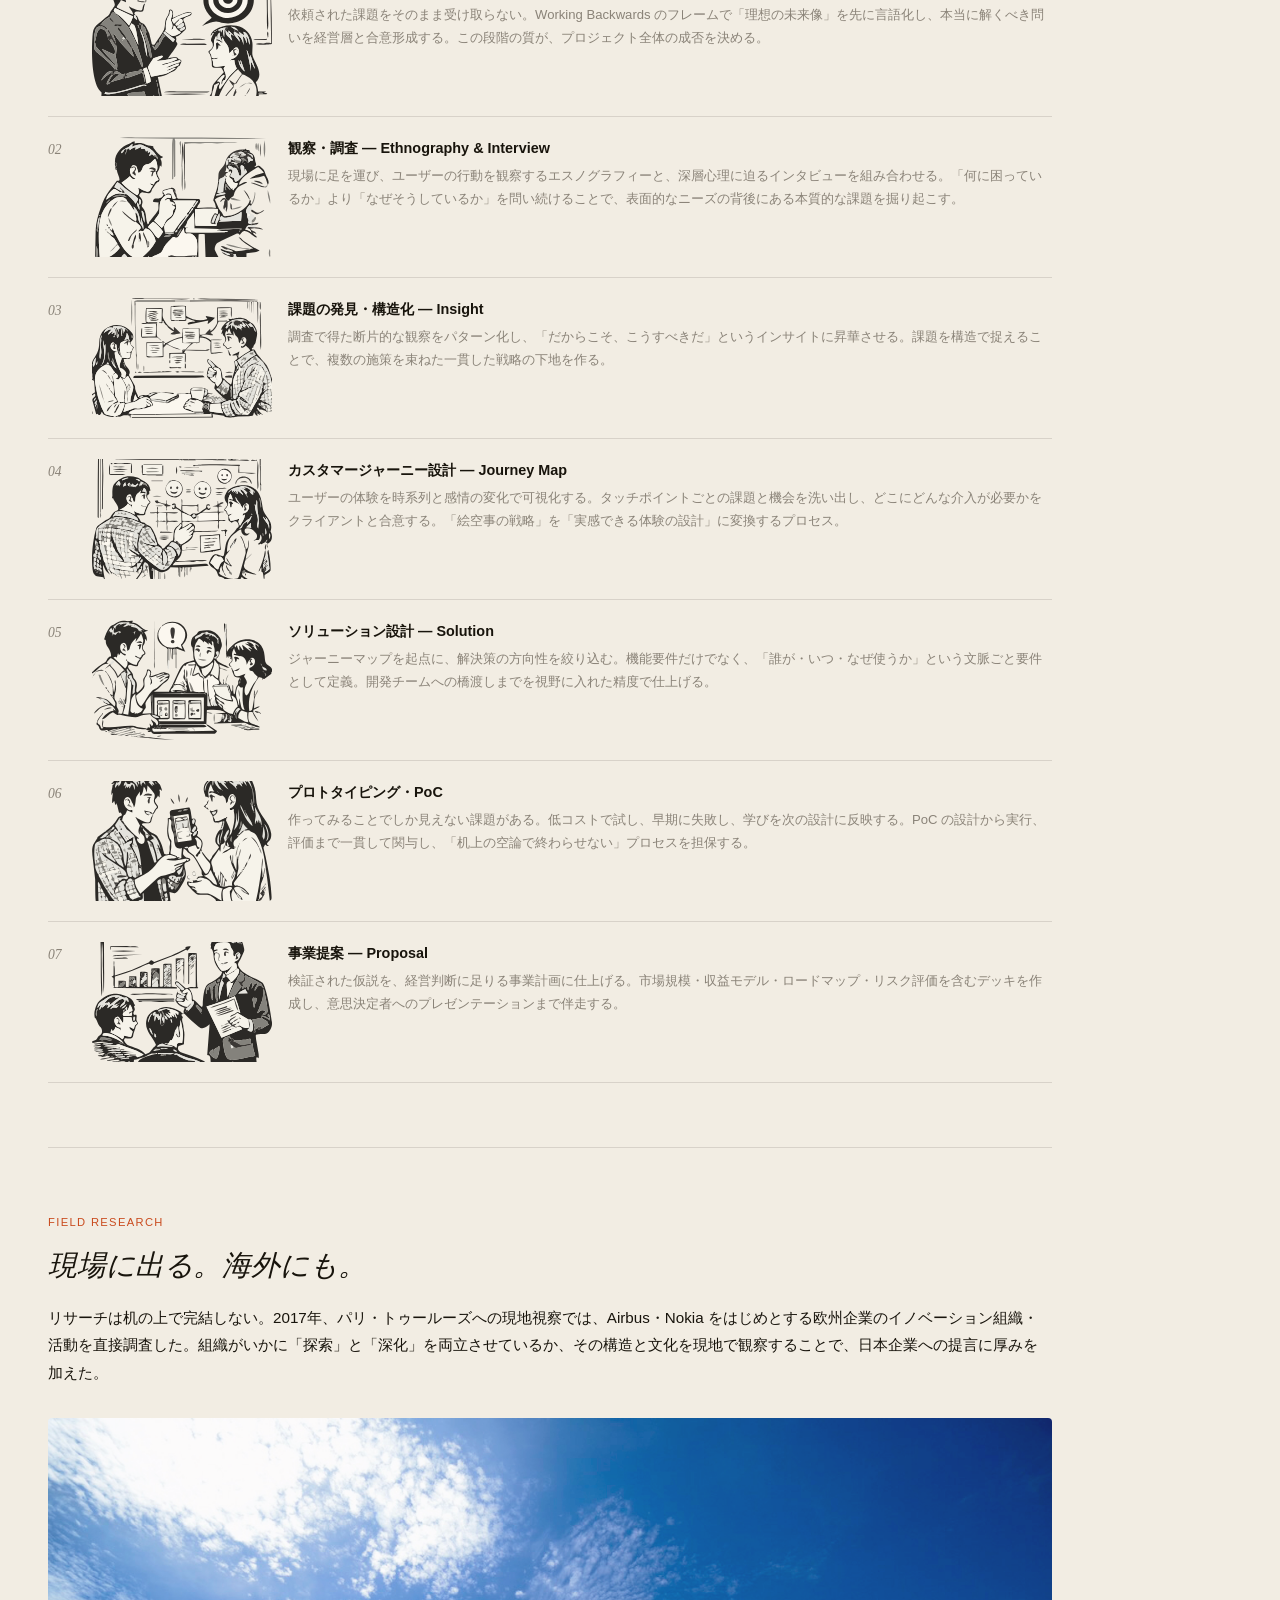
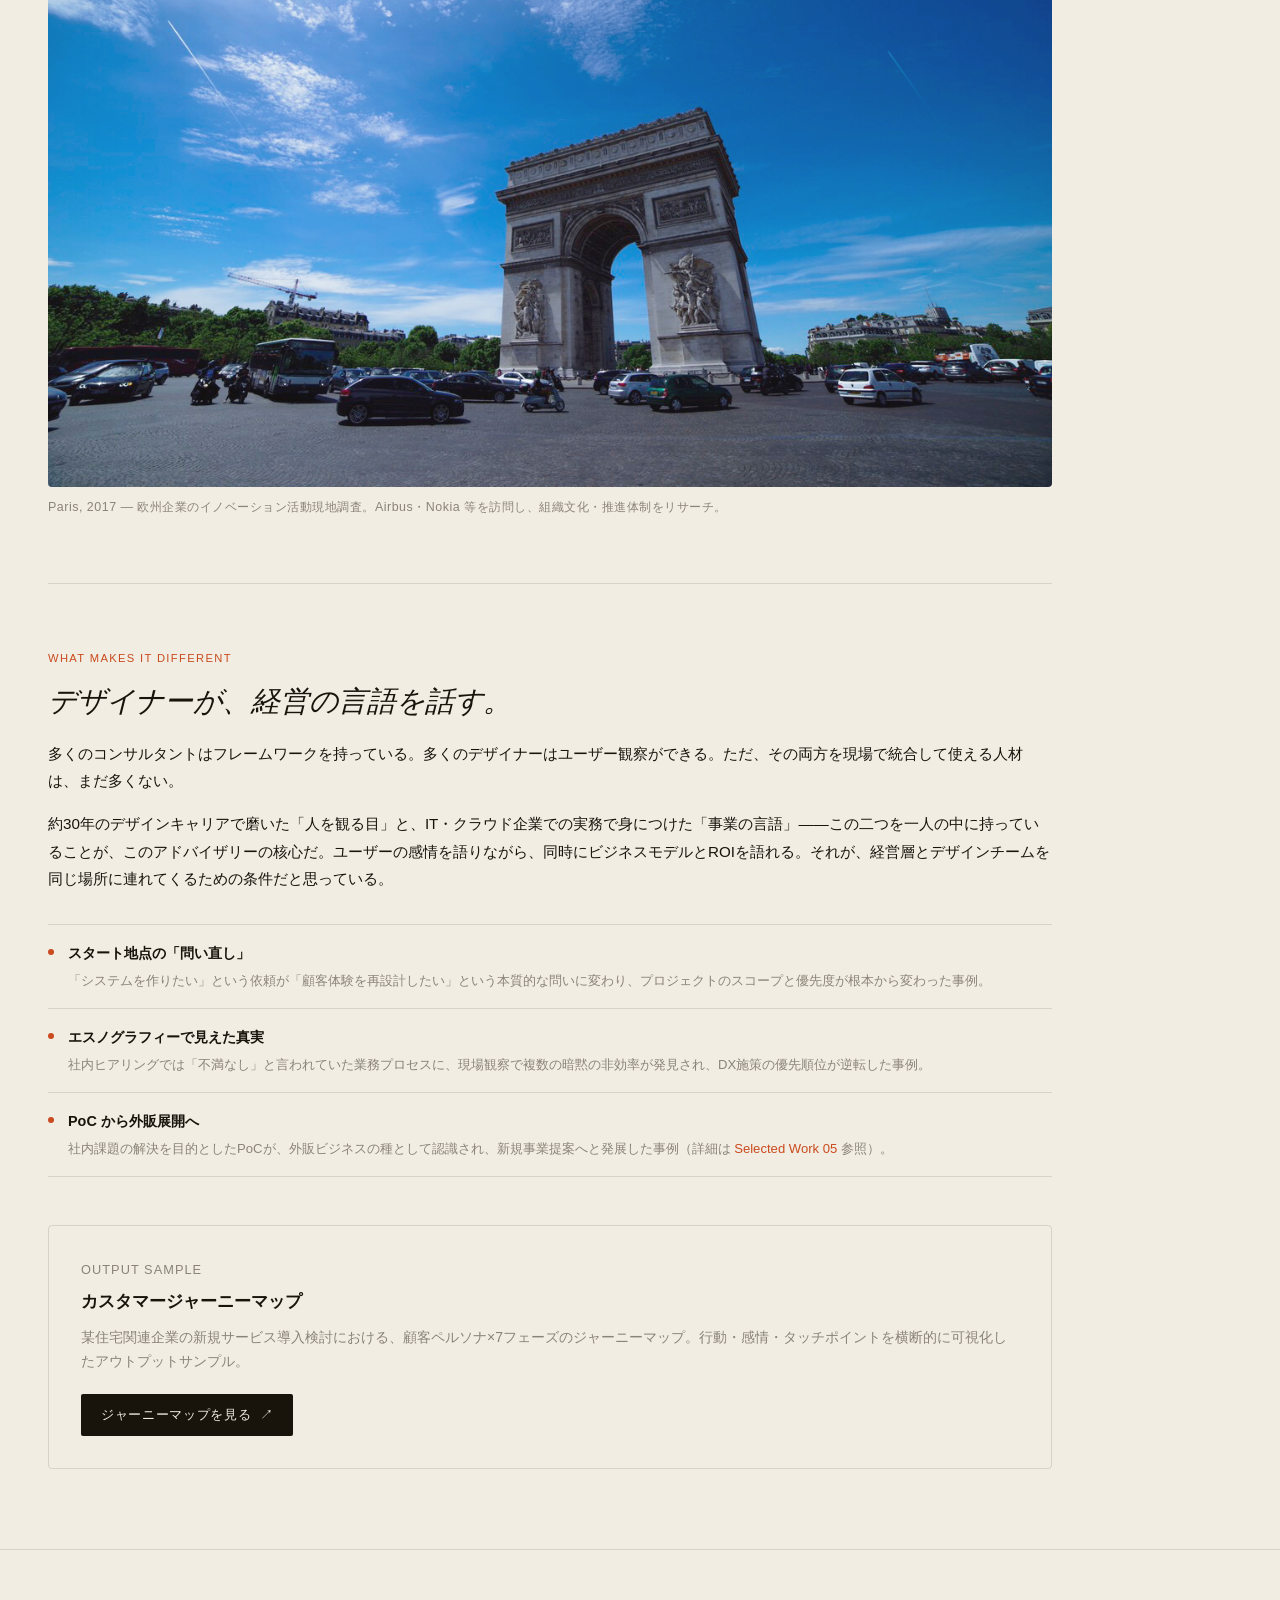
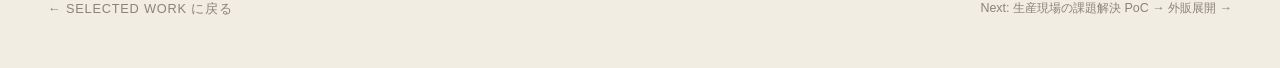
==== commit 82b6109a: "Add files via upload" ====
--- a/advisory.html
+++ b/advisory.html
@@ -46,7 +46,7 @@
   <div class="case-body">
 
     <p class="section-label">Philosophy</p>
-    <h2>解く前に、問いを疑う。</h2>
+    <h2>「新しいアプリを作りたい」は、答えであって問いではない。</h2>
     <p>
       新規事業やDXの検討が行き詰まる多くのケースで、本当の問題は「解決策がない」ことではなく、「問い自体が間違っている」ことだ。「新しいサービスを作りたい」という依頼の背後に、「既存事業の限界を突破したい」という本音があることは珍しくない。
     </p>
@@ -59,16 +59,20 @@
 
     <img loading="lazy" class="case-hero-img" src="images/advisory/genba001.jpg" alt="製造現場">
 
-    <div class="pullquote">
-      <p>「解決策を持ち込むコンサルタントではなく、問いを立て直すパートナーでありたい。」</p>
-    </div>
+
 
     <hr class="divider">
 
     <p class="section-label">Approach</p>
-    <h2>２つの軸で、課題の核心に迫る。</h2>
-    <p>
-      このアドバイザリーの方法論は、大きく２つのアプローチを組み合わせている。ひとつは Amazon が実践する <strong>Working Backwards</strong>——「完成した姿から逆算する」思考法。もうひとつは、デザイナーとして現場で培ってきた<strong>デザイン思考</strong>——ユーザーの実態から課題を発見する観察ベースのアプローチだ。
+    <h2>まず「なぜこれをやるのか」を、お互いに分かるまで。</h2>
+    <p>
+      多くの依頼は、実は何が課題か分かっていない、誰がユーザーなのか分かっていない、だが何か新しいことをしないといけない、という状況で来る。この状態で闇雲にシステムやサービスを企画しても、成功率は低い。
+    </p>
+    <p>
+      だから最初にやるのは、土台の可視化だ。なぜ新しい取り組みが必要なのか。その企業はどこで強みを発揮しているのか。新しいサービスは既存顧客を対象にするのか、まったくの新規顧客を狙うのか、その中間なのか。ここをヒアリングと観察と議論を重ねて、絵にしていく。お互いに<strong>「なぜこれをやるのか」を理解してから進める</strong>ことが、この仕事では一番大事だと思っている。
+    </p>
+    <p>
+      土台ができてから、狙うユーザーの課題やニーズを調べていく。この段階で使う道具が、次の２つ。ひとつは Amazon が実践する <strong>Working Backwards</strong>——「完成した姿から逆算する」思考法。もうひとつは、デザイナーとして現場で培ってきた<strong>デザイン思考</strong>——ユーザーの実態から課題を発見する観察ベースのアプローチだ。
     </p>
 
     <div class="two-col">
@@ -91,6 +95,8 @@
     <p class="section-label">Process — Overview</p>
     <h2>発見から提案まで、一気通貫で伴走する。</h2>
     <p>7つのステップで構成されるが、直線ではなく行き来しながら進む。特に「問いの設定」と「課題の発見」は、調査の結果を受けて何度でも問い直す。</p>
+    <p>目指す方向の土台が共通認識として確立されてから、実際のユーザーの課題やニーズを調べていく。その際、手ぶらで現場に行くのではなく、事前に幾つかの仮説を持てるように調べておく。</p>
+    <p>たとえば印刷会社なら、次々に流れてくる印刷物のジョブをこんなふうに処理しているのではないか。表紙と本文が別々の印刷機で刷られるから、こんなことが起こるのではないか。そう想像しておいて、実際の現場でそれらの仮説がどうなっているかを確かめていく。仮説が当たるかどうかは重要ではない。その中で、本当に彼らが困っていることは何かを見つけていく。</p>
 
     <div class="flow-wrap">
       <div class="flow">
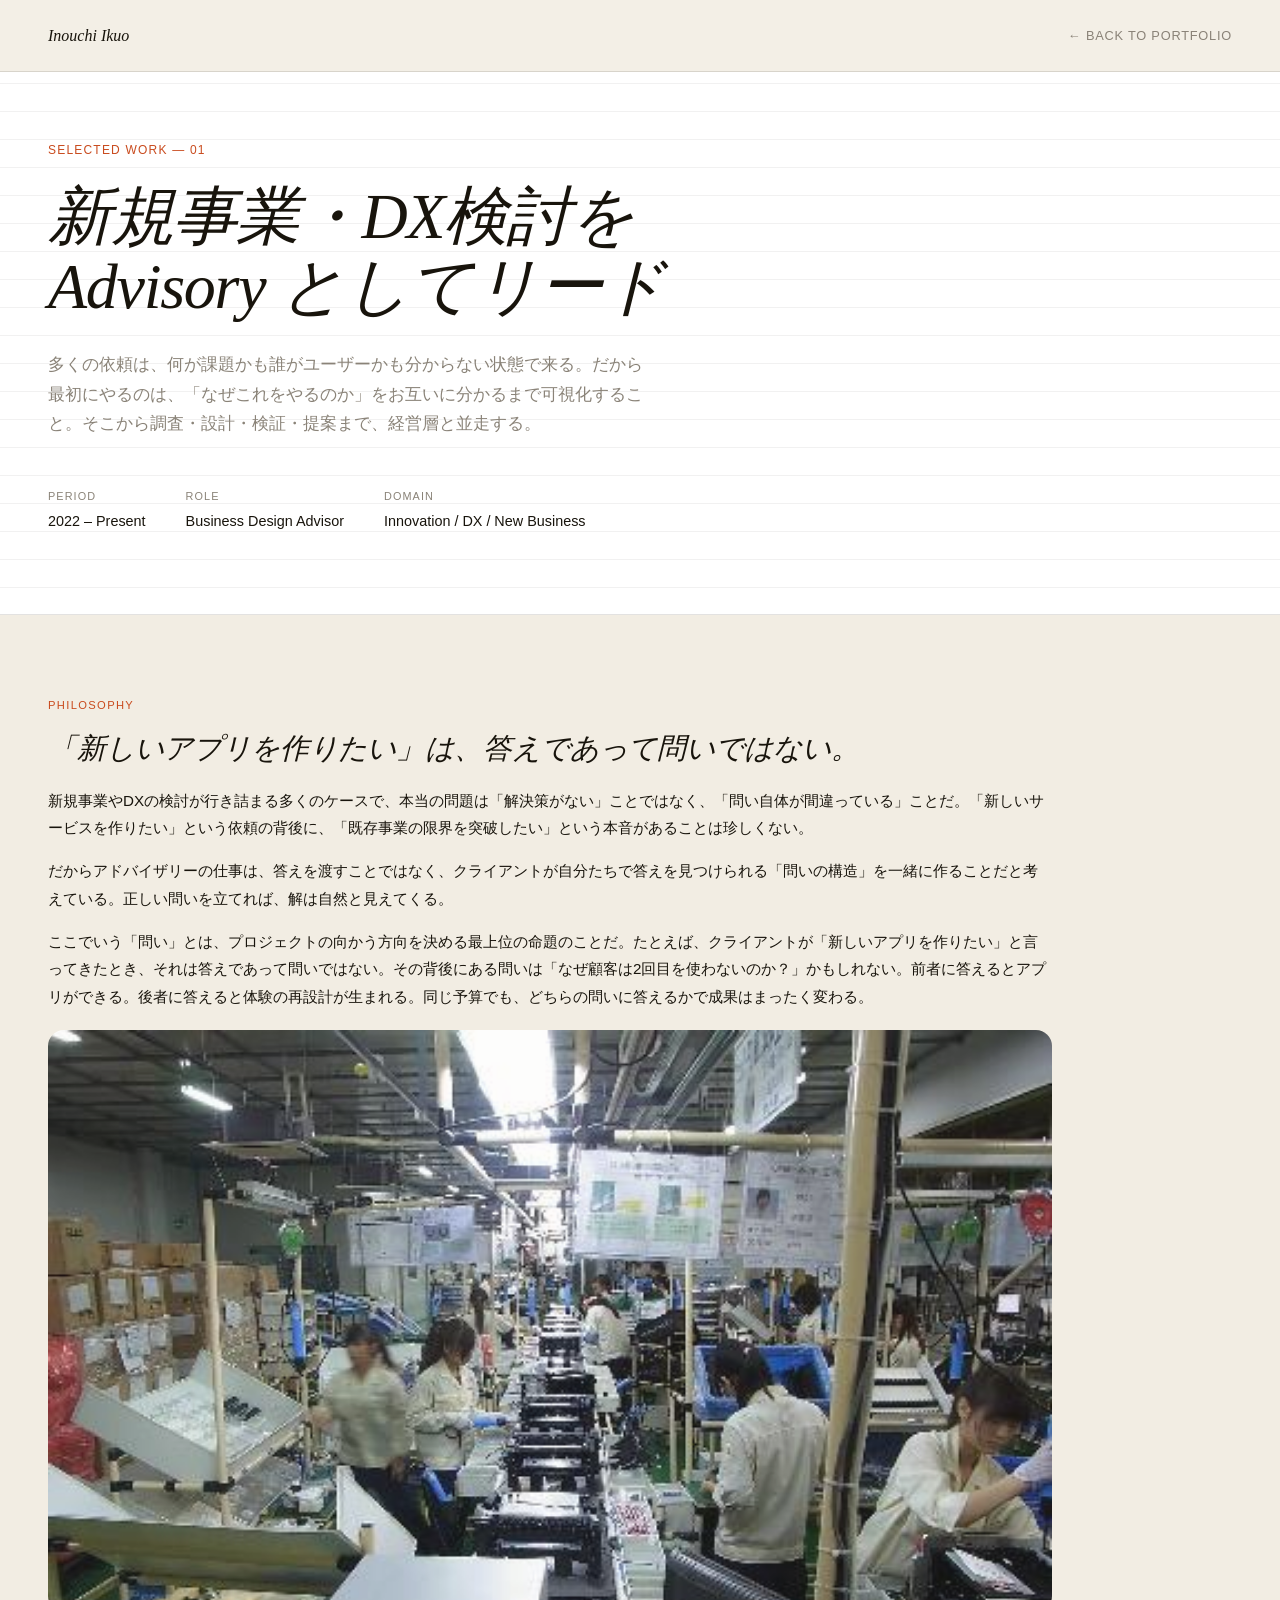
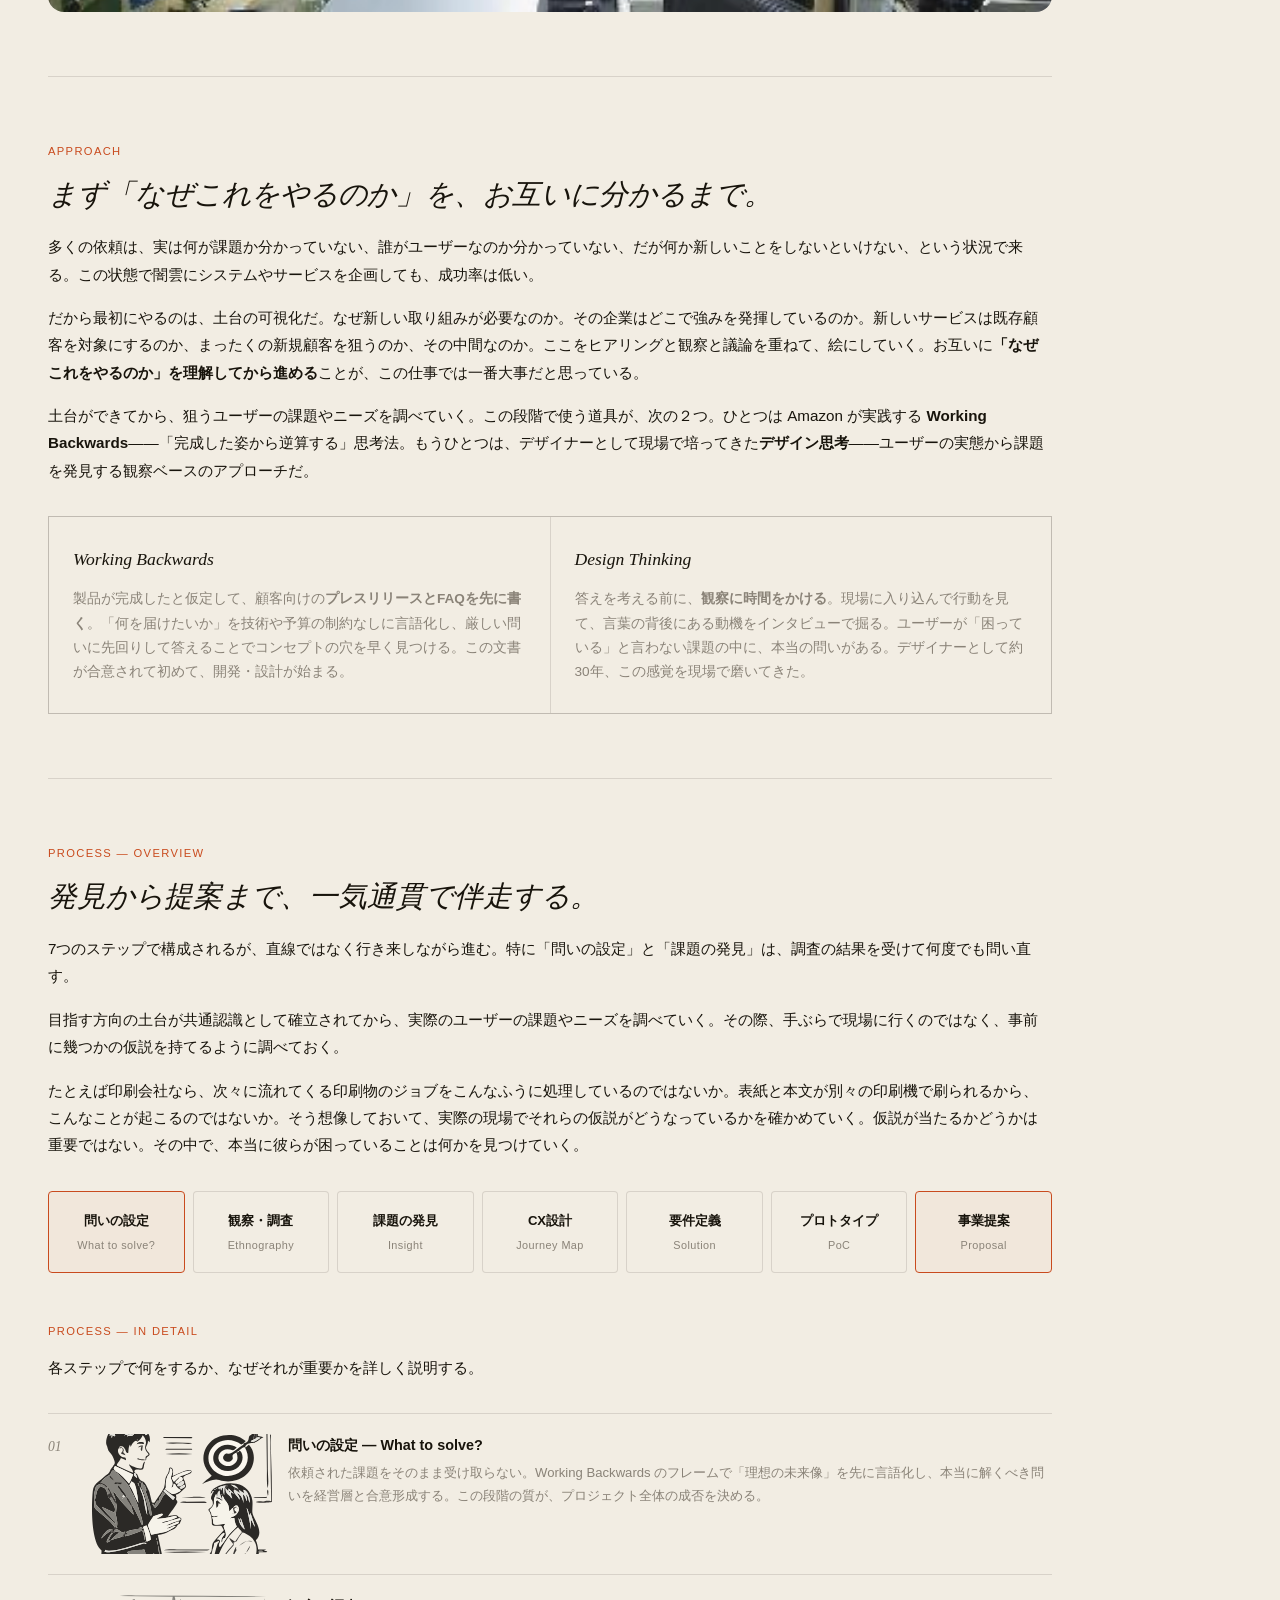
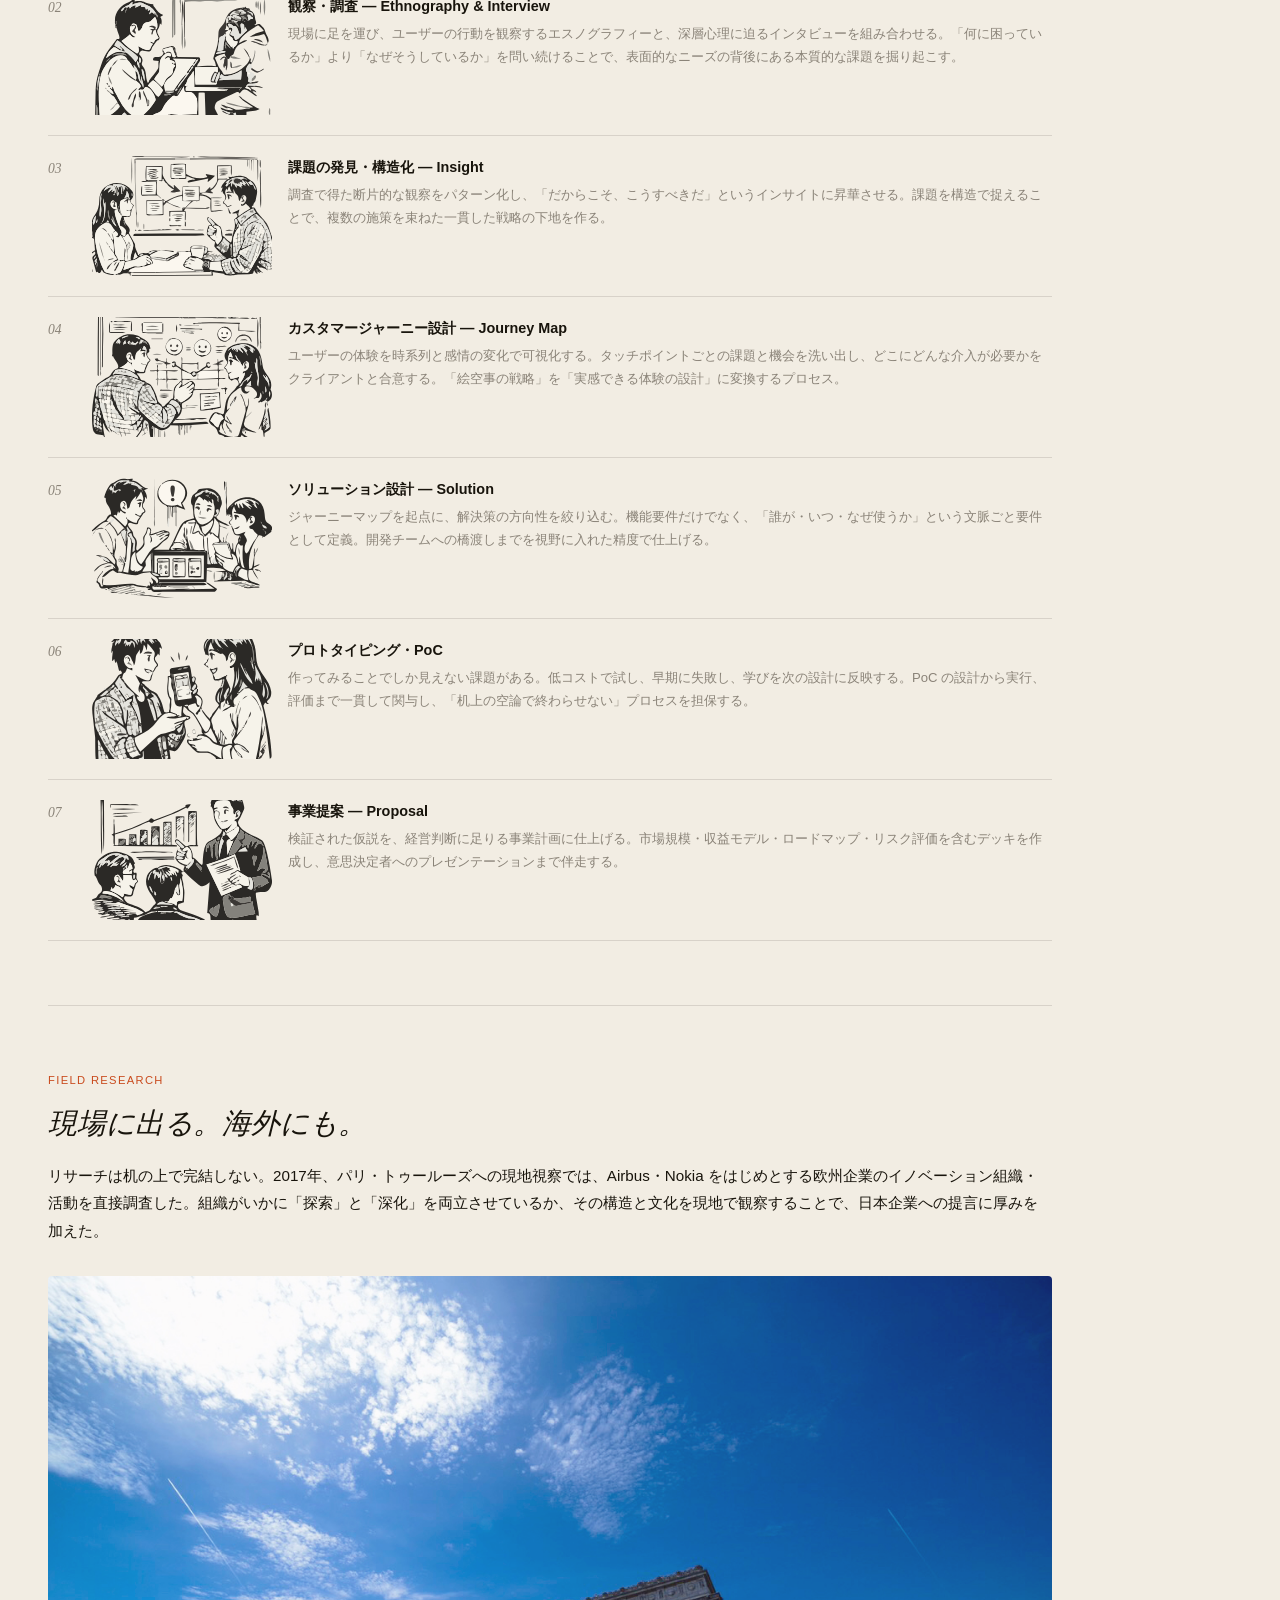
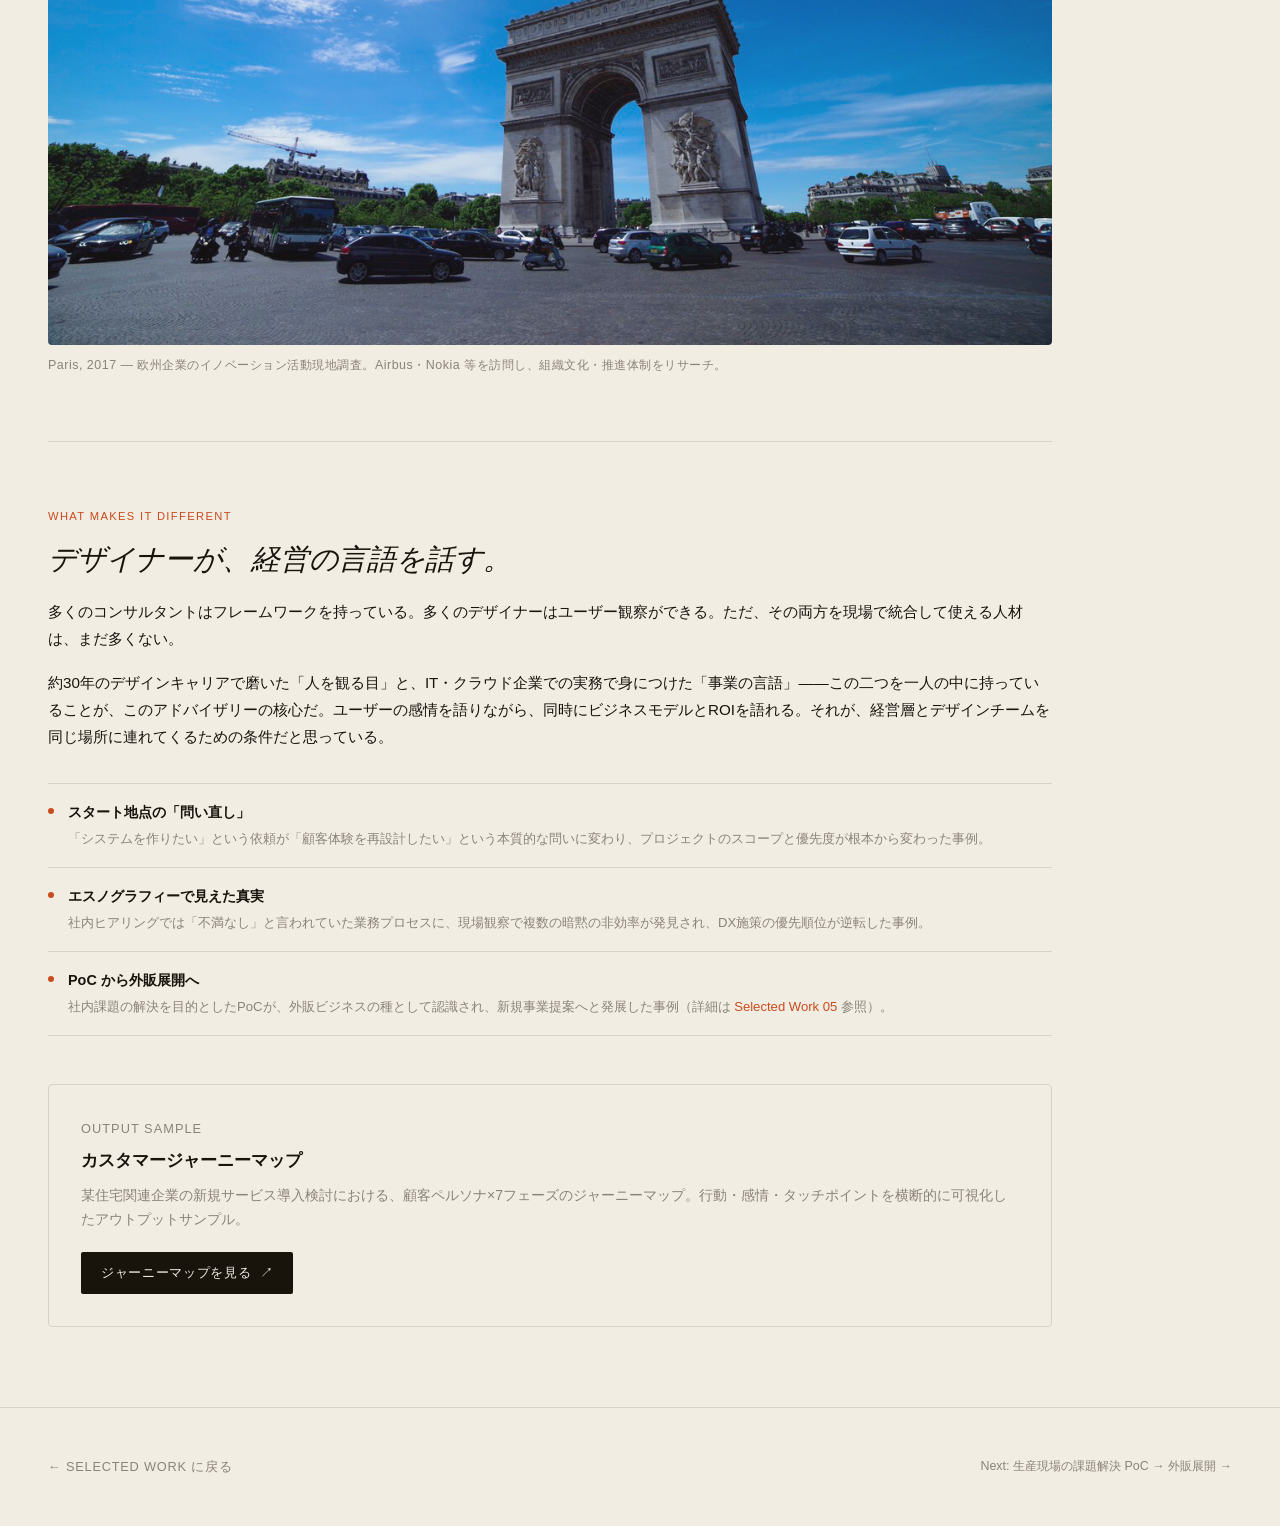
==== commit 19b1f958: "Add files via upload" ====
--- a/advisory.html
+++ b/advisory.html
@@ -25,7 +25,7 @@
   <div class="case-hero">
     <p class="case-eyebrow">Selected Work — 01</p>
     <h1 class="case-title">新規事業・DX検討を<br>Advisory としてリード</h1>
-    <p class="case-subtitle">「何を解くべきか」を問い直すところから始め、調査・発見・設計・検証・提案まで、クライアントと伴走しながら事業の種を育てる。</p>
+    <p class="case-subtitle">多くの依頼は、何が課題かも誰がユーザーかも分からない状態で来る。だから最初にやるのは、「なぜこれをやるのか」をお互いに分かるまで可視化すること。そこから調査・設計・検証・提案まで、経営層と並走する。</p>
     <dl class="case-meta">
       <div class="case-meta-item">
         <dt>Period</dt>
@@ -78,15 +78,11 @@
     <div class="two-col">
       <div class="two-col-item">
         <h3>Working Backwards</h3>
-        <p>Amazonが社内プロセスとして実践する、「顧客体験から逆算する」思考法。まず<strong>プレスリリースを書く</strong>——製品が完成したと仮定して、顧客に向けたリリース文を先に書くことで、「何を届けたいか」を技術や予算の制約なしに言語化する。</p>
-        <p>次に<strong>FAQ を書く</strong>——顧客や社内から来るであろう厳しい問いに先回りして答えることで、コンセプトの穴を早期に発見する。この PRFAQ ドキュメント（プレスリリース＋FAQ）が合意されて初めて、開発・設計が始まる。</p>
-        <p>「作りたいもの起点」ではなく「顧客にとっての価値起点」で事業を設計するこの発想は、新規事業やDX検討の現場でそのまま使える強力な道具だ。</p>
+        <p>製品が完成したと仮定して、顧客向けの<strong>プレスリリースとFAQを先に書く</strong>。「何を届けたいか」を技術や予算の制約なしに言語化し、厳しい問いに先回りして答えることでコンセプトの穴を早く見つける。この文書が合意されて初めて、開発・設計が始まる。</p>
       </div>
       <div class="two-col-item">
         <h3>Design Thinking</h3>
-        <p>「人を中心に置いて考える」ことを原則とする、課題発見と解決のフレームワーク。特徴は、答えを考える前に<strong>観察することに時間をかける</strong>点だ。ユーザーが「困っている」と言わない課題の中にこそ、本質的な問いが隠れている。</p>
-        <p>具体的には<strong>エスノグラフィー</strong>（現場に入り込んでの行動観察）と<strong>インタビュー</strong>（言葉の背後にある感情・動機の深掘り）を組み合わせる。得られた断片的な観察を<strong>KJ法や親和図</strong>で構造化し、「だからこそ、こう解くべきだ」というインサイトに昇華させる。</p>
-        <p>デザイナーとして約30年、製品・UX・サービスの現場でこの感覚を磨いてきた。その経験が、コンサルティングの場面でそのまま生きている。</p>
+        <p>答えを考える前に、<strong>観察に時間をかける</strong>。現場に入り込んで行動を見て、言葉の背後にある動機をインタビューで掘る。ユーザーが「困っている」と言わない課題の中に、本当の問いがある。デザイナーとして約30年、この感覚を現場で磨いてきた。</p>
       </div>
     </div>
 
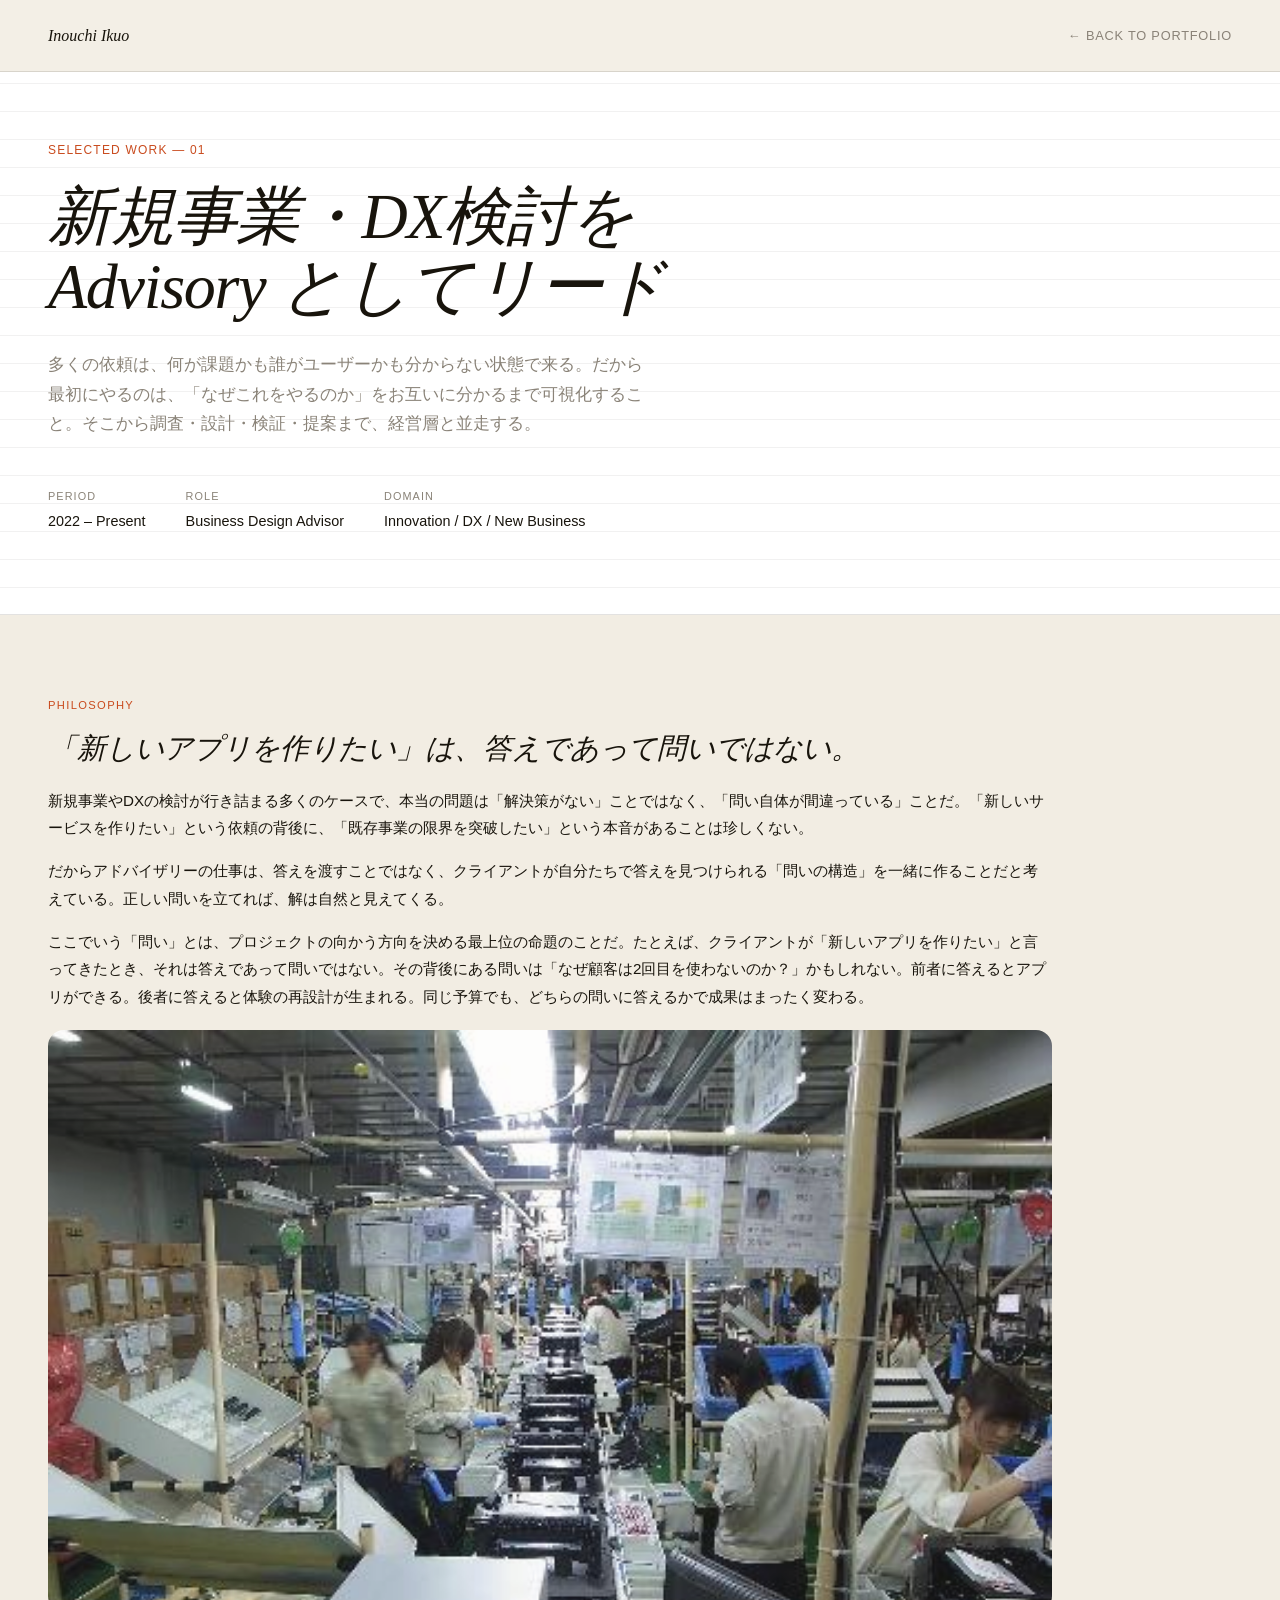
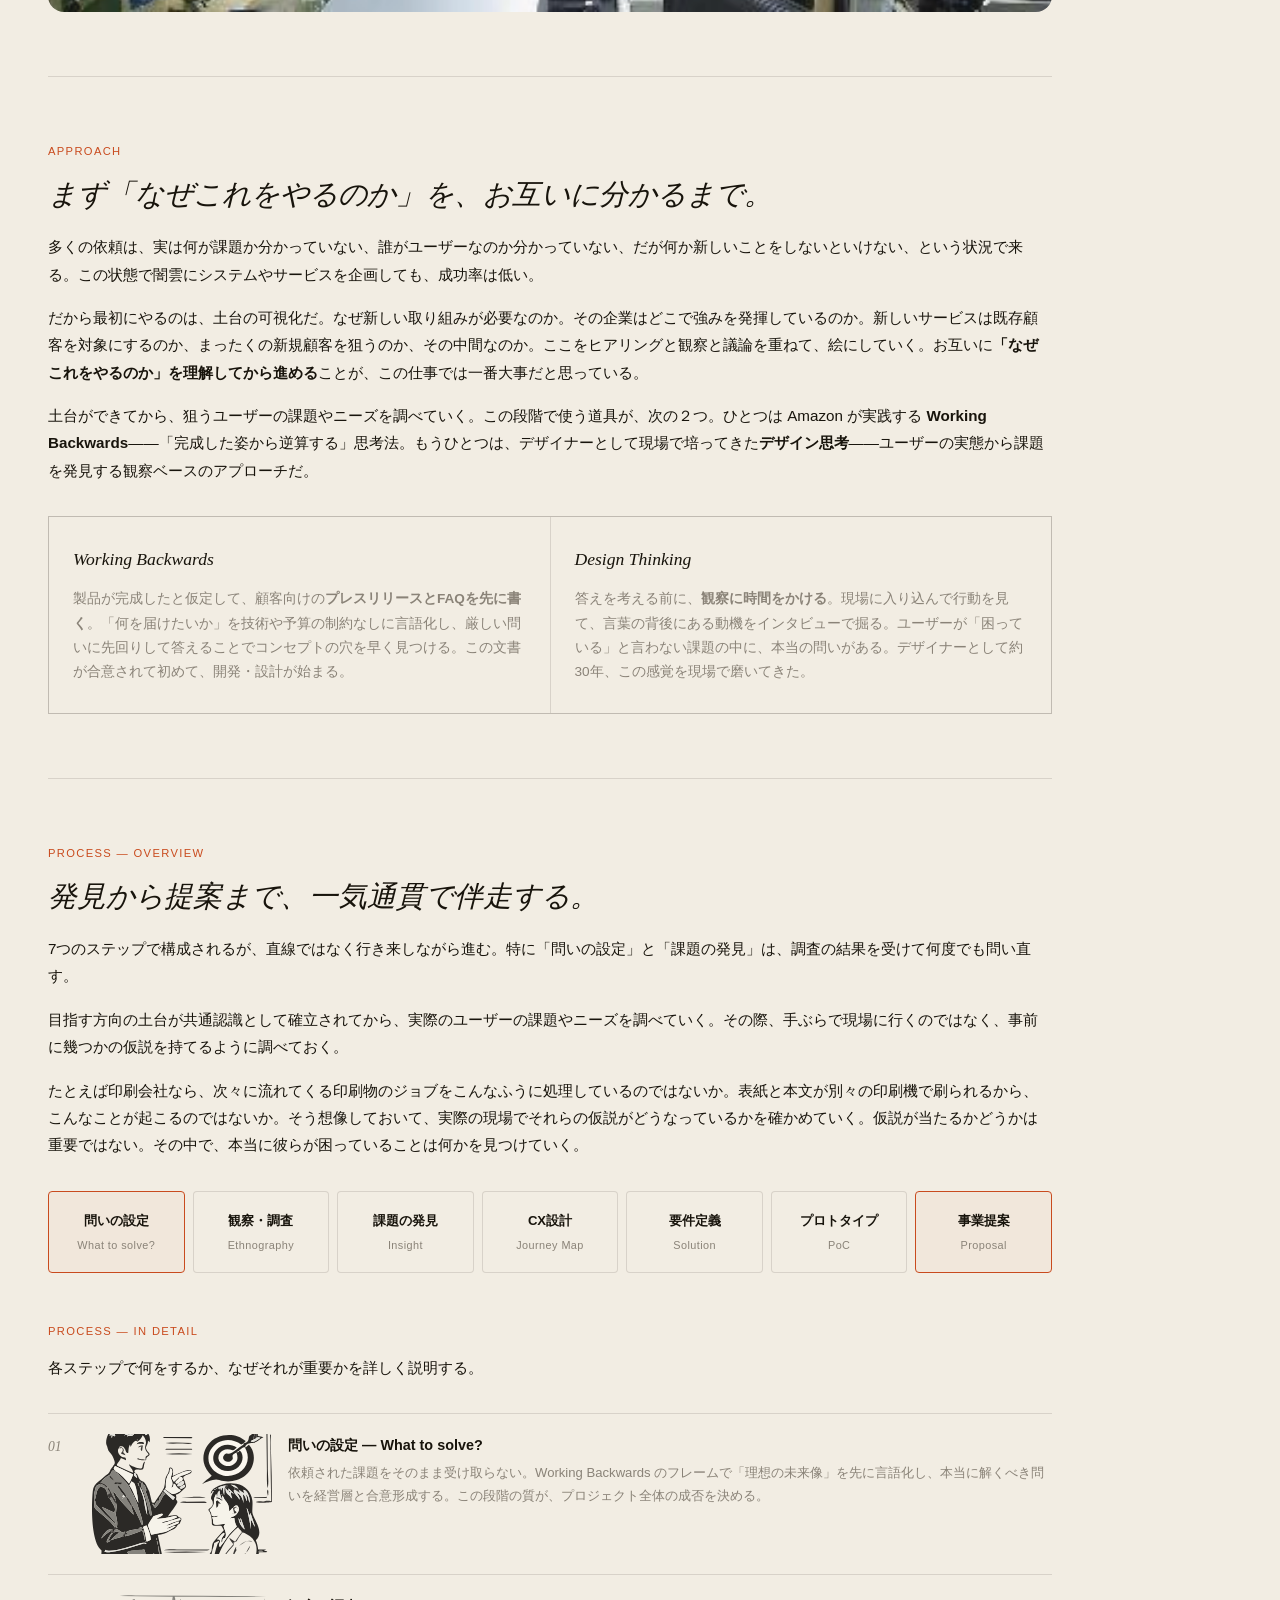
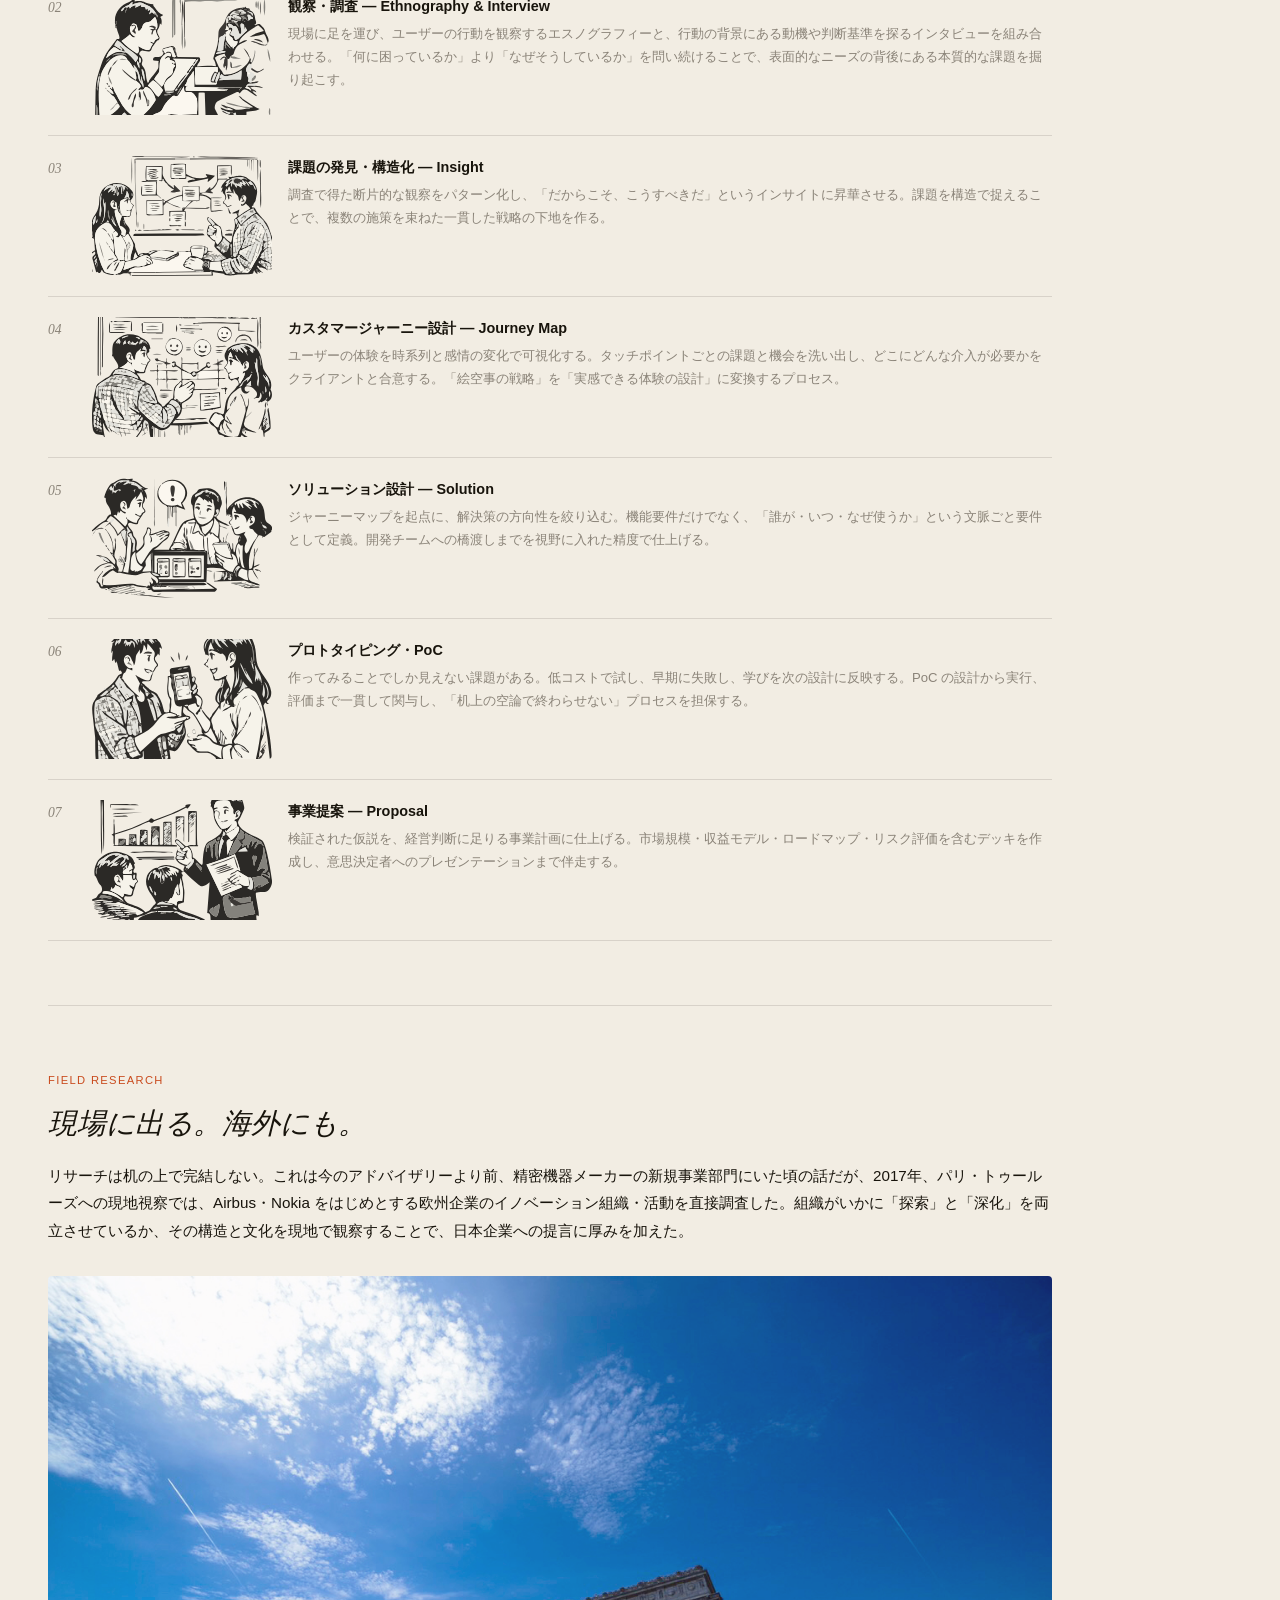
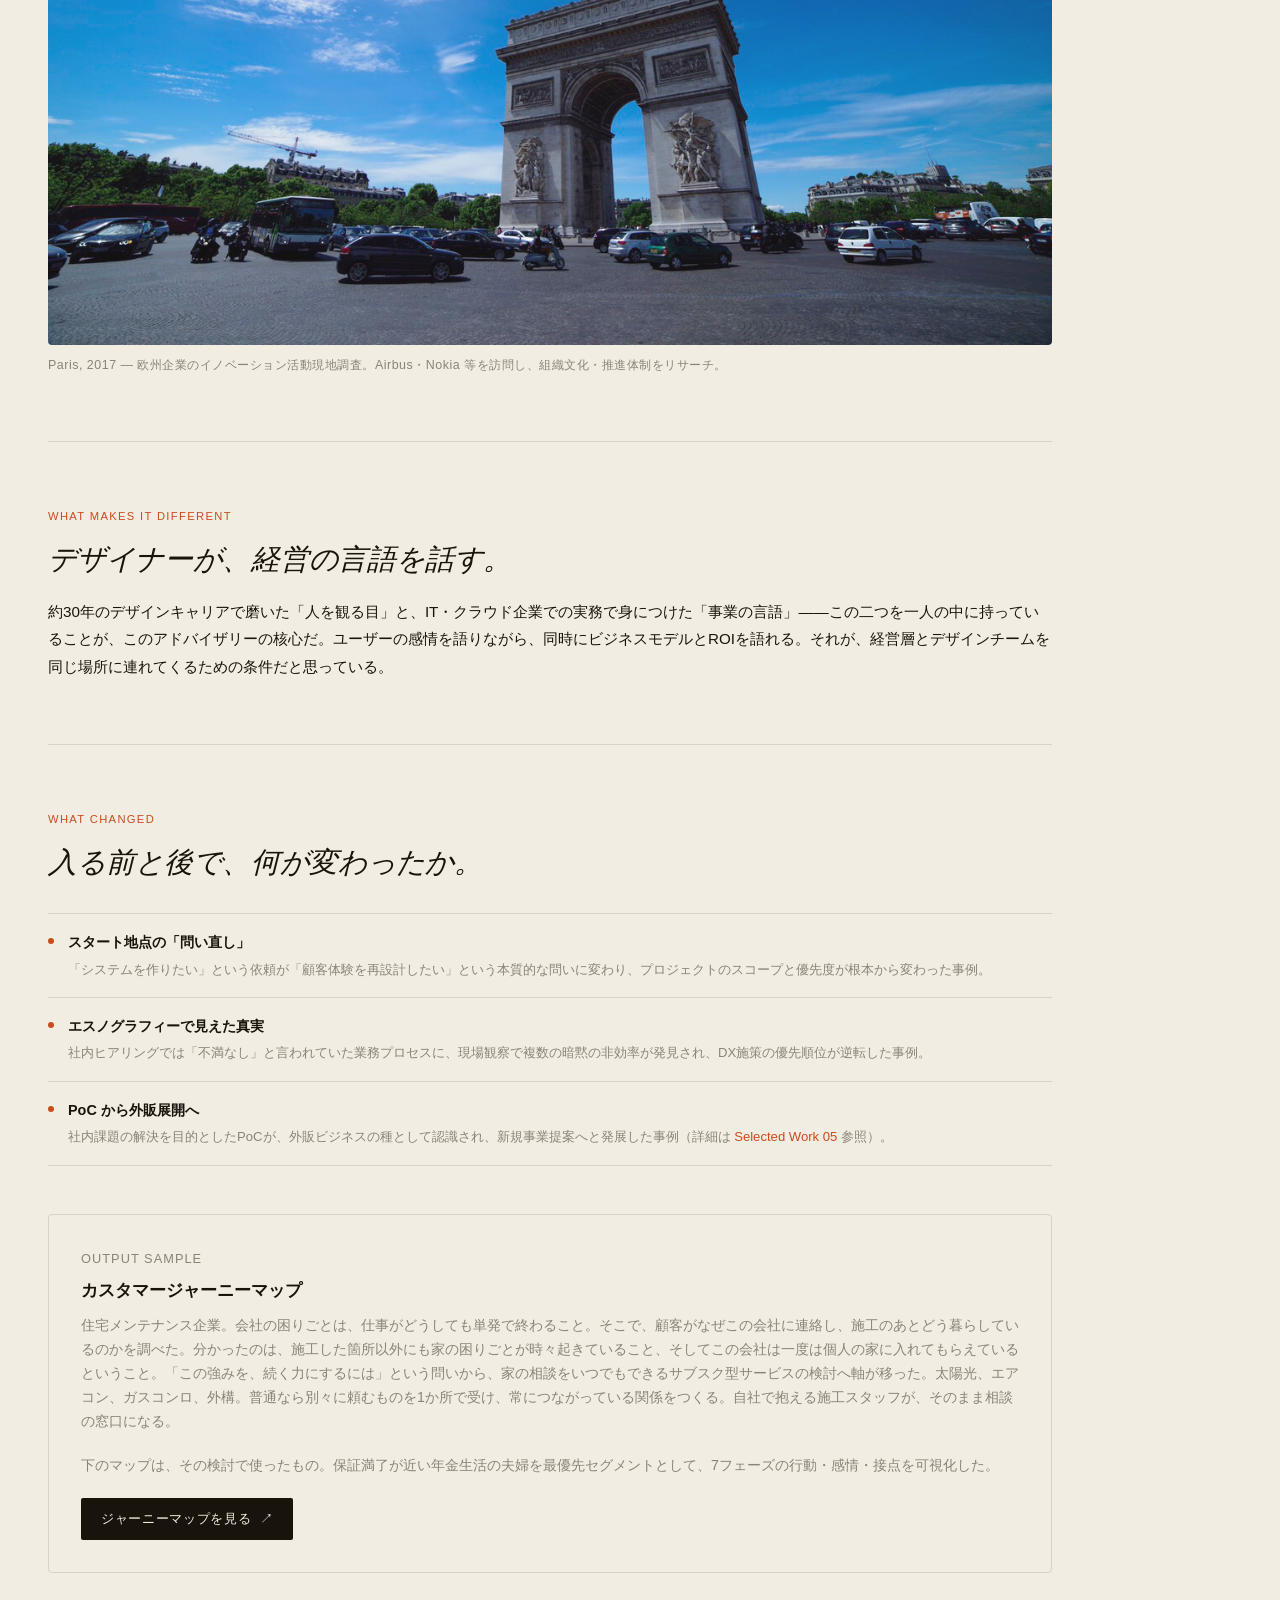
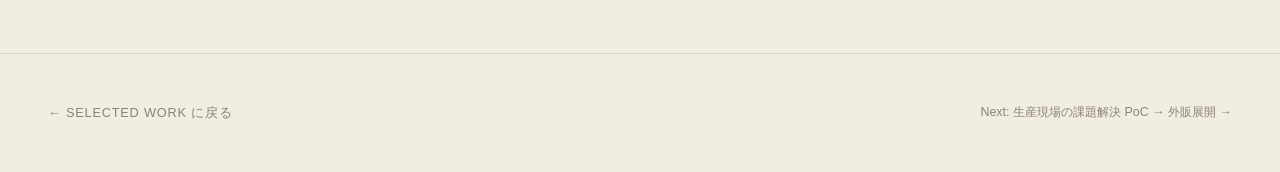
==== commit 8126aa3a: "Add files via upload" ====
--- a/advisory.html
+++ b/advisory.html
@@ -158,7 +158,7 @@
         <img loading="lazy" class="process-img" src="images/advisory/step02.svg" alt="観察・調査" style="object-position: top;">
         <div class="process-content">
           <strong>観察・調査 — Ethnography & Interview</strong>
-          <span>現場に足を運び、ユーザーの行動を観察するエスノグラフィーと、深層心理に迫るインタビューを組み合わせる。「何に困っているか」より「なぜそうしているか」を問い続けることで、表面的なニーズの背後にある本質的な課題を掘り起こす。</span>
+          <span>現場に足を運び、ユーザーの行動を観察するエスノグラフィーと、行動の背景にある動機や判断基準を探るインタビューを組み合わせる。「何に困っているか」より「なぜそうしているか」を問い続けることで、表面的なニーズの背後にある本質的な課題を掘り起こす。</span>
         </div>
       </li>
       <li>
@@ -208,7 +208,7 @@
     <p class="section-label">Field Research</p>
     <h2>現場に出る。海外にも。</h2>
     <p>
-      リサーチは机の上で完結しない。2017年、パリ・トゥールーズへの現地視察では、Airbus・Nokia をはじめとする欧州企業のイノベーション組織・活動を直接調査した。組織がいかに「探索」と「深化」を両立させているか、その構造と文化を現地で観察することで、日本企業への提言に厚みを加えた。
+      リサーチは机の上で完結しない。これは今のアドバイザリーより前、精密機器メーカーの新規事業部門にいた頃の話だが、2017年、パリ・トゥールーズへの現地視察では、Airbus・Nokia をはじめとする欧州企業のイノベーション組織・活動を直接調査した。組織がいかに「探索」と「深化」を両立させているか、その構造と文化を現地で観察することで、日本企業への提言に厚みを加えた。
     </p>
 
     <figure class="case-figure">
@@ -221,11 +221,13 @@
     <p class="section-label">What Makes It Different</p>
     <h2>デザイナーが、経営の言語を話す。</h2>
     <p>
-      多くのコンサルタントはフレームワークを持っている。多くのデザイナーはユーザー観察ができる。ただ、その両方を現場で統合して使える人材は、まだ多くない。
-    </p>
-    <p>
       約30年のデザインキャリアで磨いた「人を観る目」と、IT・クラウド企業での実務で身につけた「事業の言語」——この二つを一人の中に持っていることが、このアドバイザリーの核心だ。ユーザーの感情を語りながら、同時にビジネスモデルとROIを語れる。それが、経営層とデザインチームを同じ場所に連れてくるための条件だと思っている。
     </p>
+
+    <hr class="divider">
+
+    <p class="section-label">What Changed</p>
+    <h2>入る前と後で、何が変わったか。</h2>
 
     <ul class="outcome-list">
       <li>
@@ -245,7 +247,8 @@
     <div class="output-sample">
       <p class="output-sample-label">Output Sample</p>
       <p class="output-sample-title">カスタマージャーニーマップ</p>
-      <p class="output-sample-desc">某住宅関連企業の新規サービス導入検討における、顧客ペルソナ×7フェーズのジャーニーマップ。行動・感情・タッチポイントを横断的に可視化したアウトプットサンプル。</p>
+      <p class="output-sample-desc">住宅メンテナンス企業。会社の困りごとは、仕事がどうしても単発で終わること。そこで、顧客がなぜこの会社に連絡し、施工のあとどう暮らしているのかを調べた。分かったのは、施工した箇所以外にも家の困りごとが時々起きていること、そしてこの会社は一度は個人の家に入れてもらえているということ。「この強みを、続く力にするには」という問いから、家の相談をいつでもできるサブスク型サービスの検討へ軸が移った。太陽光、エアコン、ガスコンロ、外構。普通なら別々に頼むものを1か所で受け、常につながっている関係をつくる。自社で抱える施工スタッフが、そのまま相談の窓口になる。</p>
+      <p class="output-sample-desc">下のマップは、その検討で使ったもの。保証満了が近い年金生活の夫婦を最優先セグメントとして、7フェーズの行動・感情・接点を可視化した。</p>
       <a class="output-sample-btn" href="journey-tanaka.html" target="_blank">ジャーニーマップを見る &nbsp;↗</a>
     </div>
 
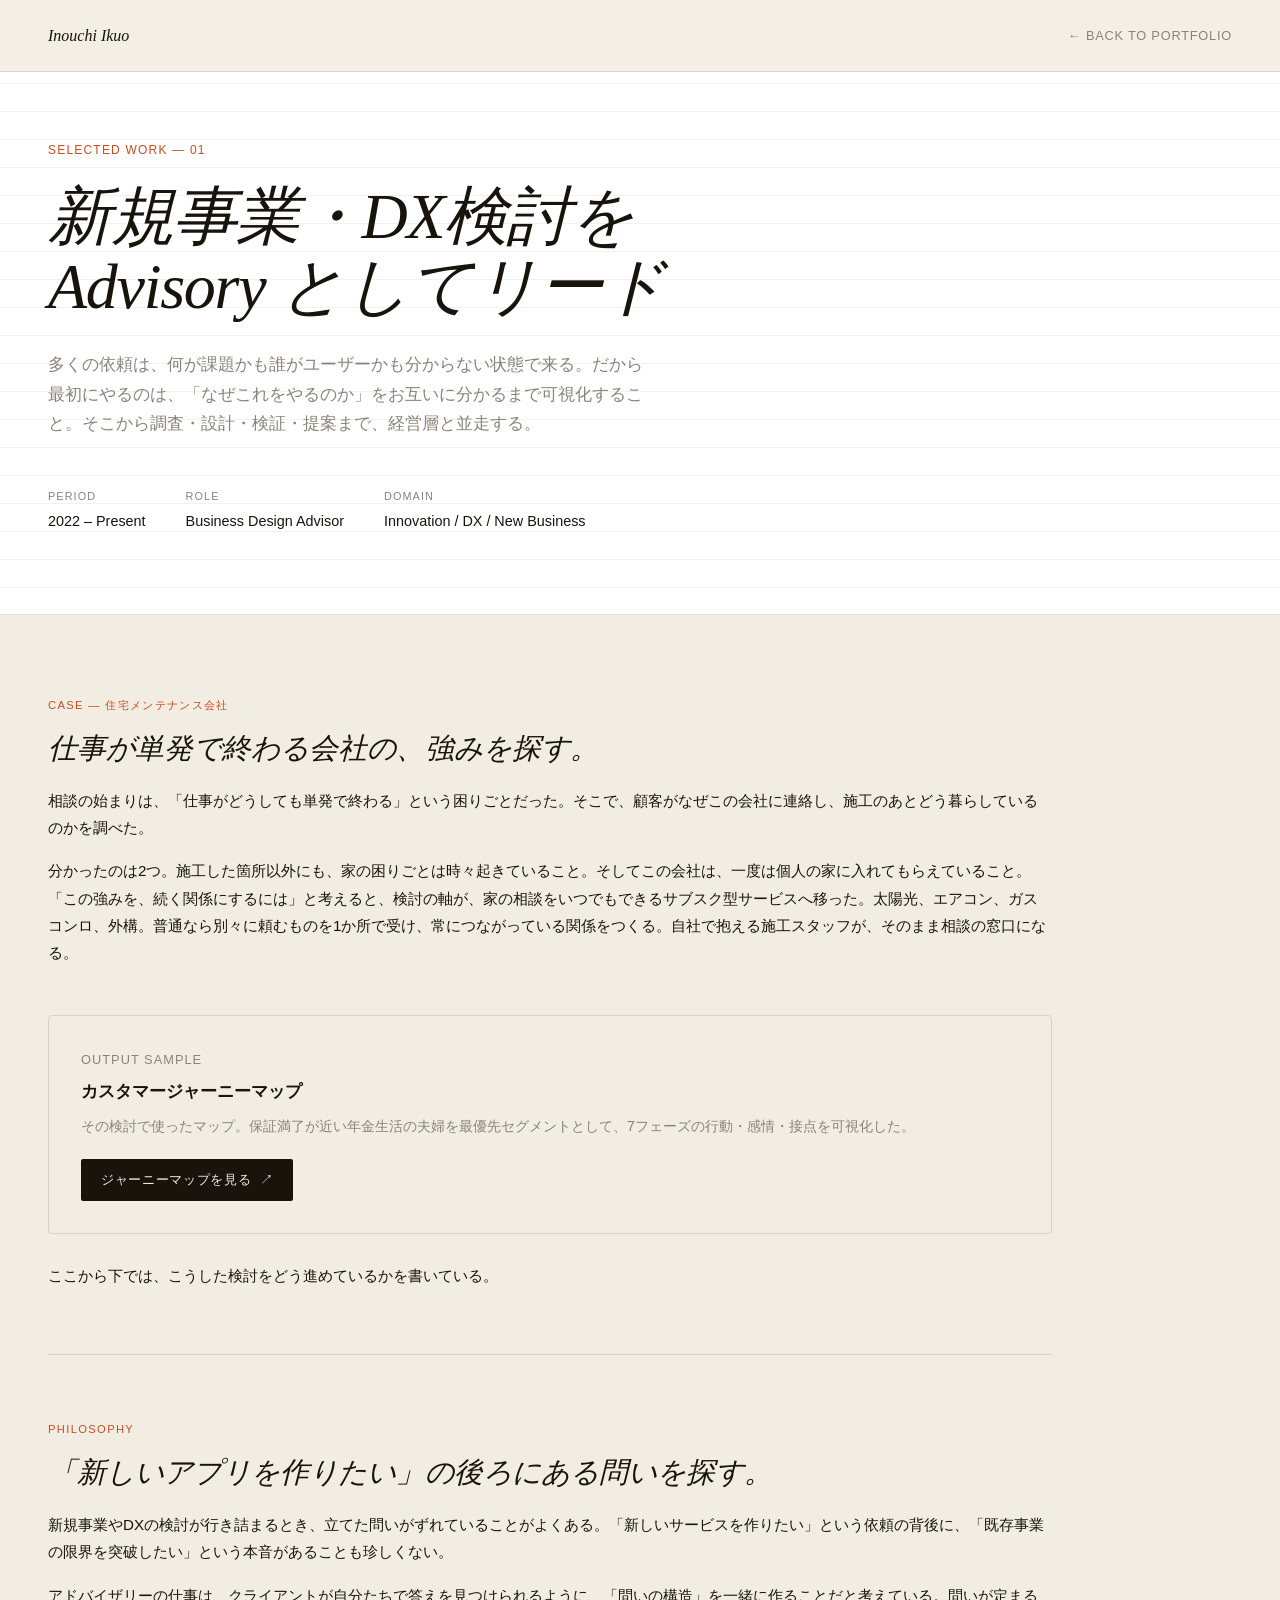
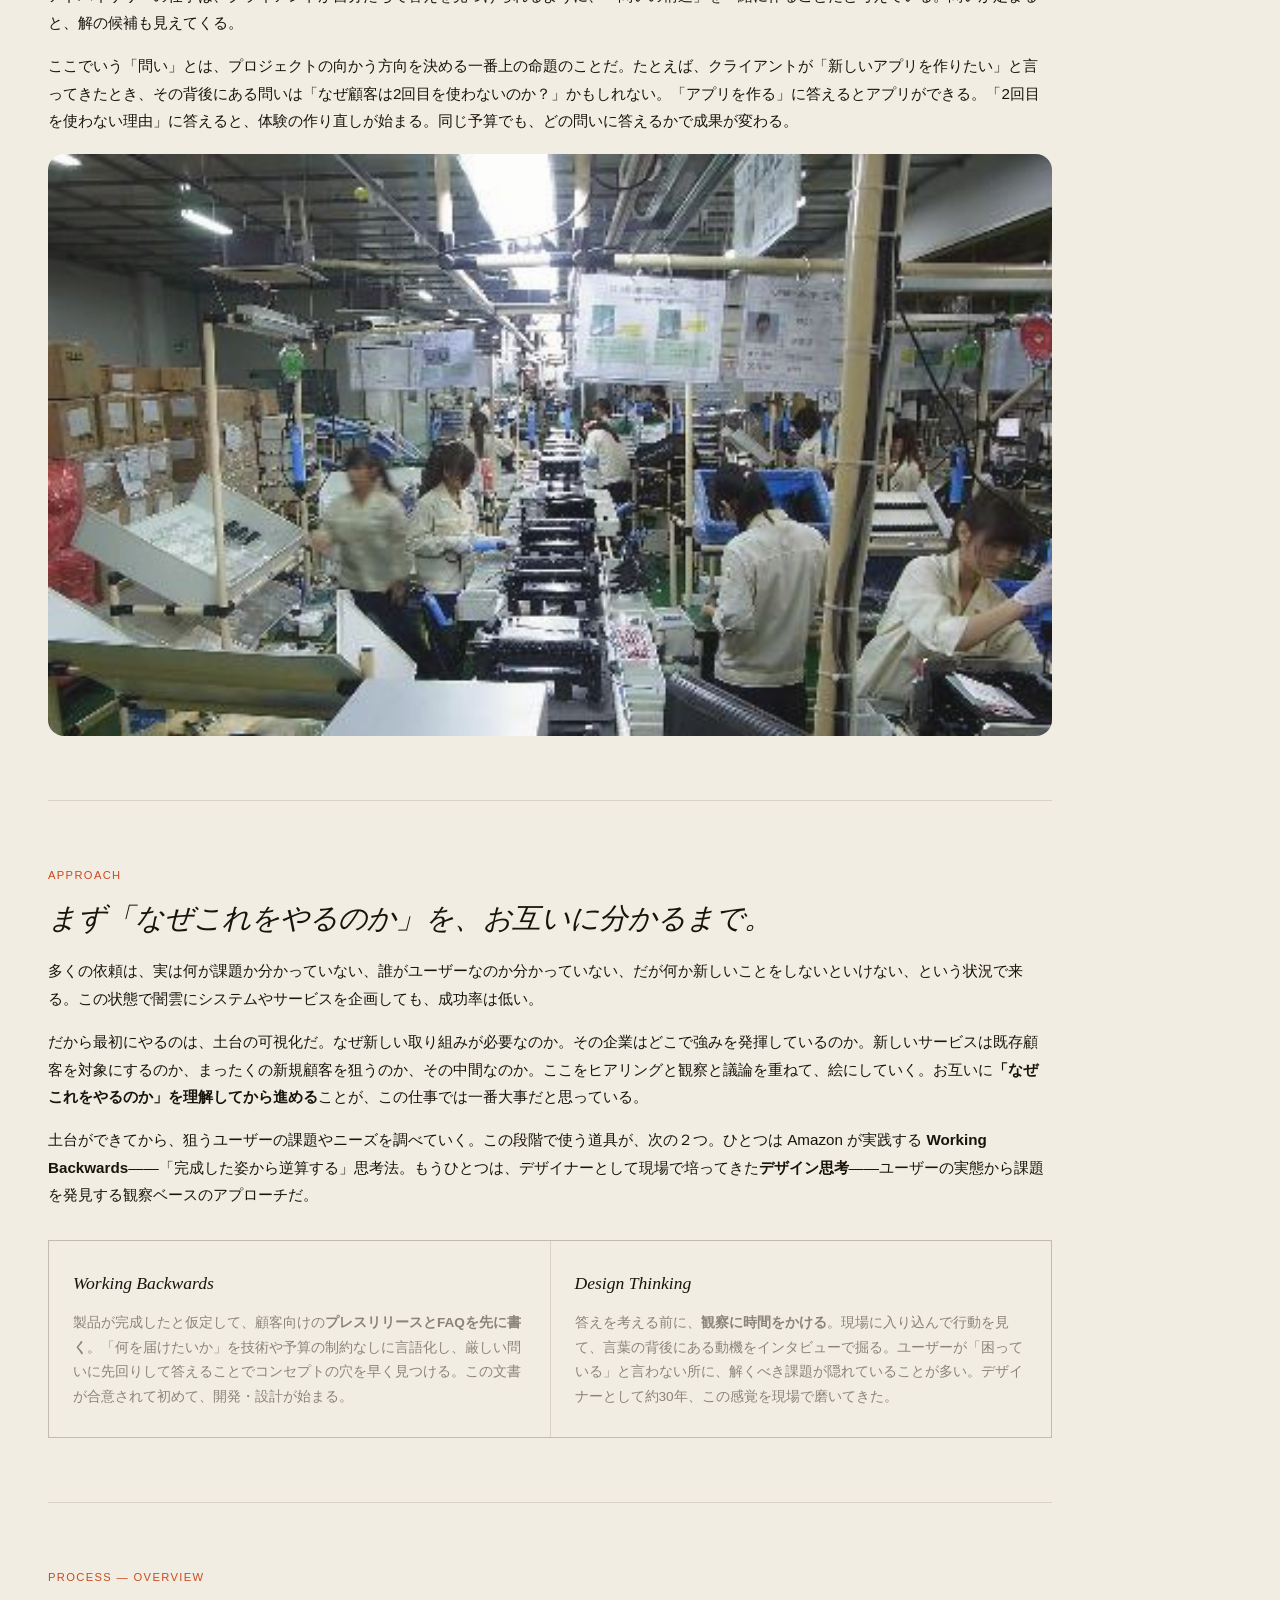
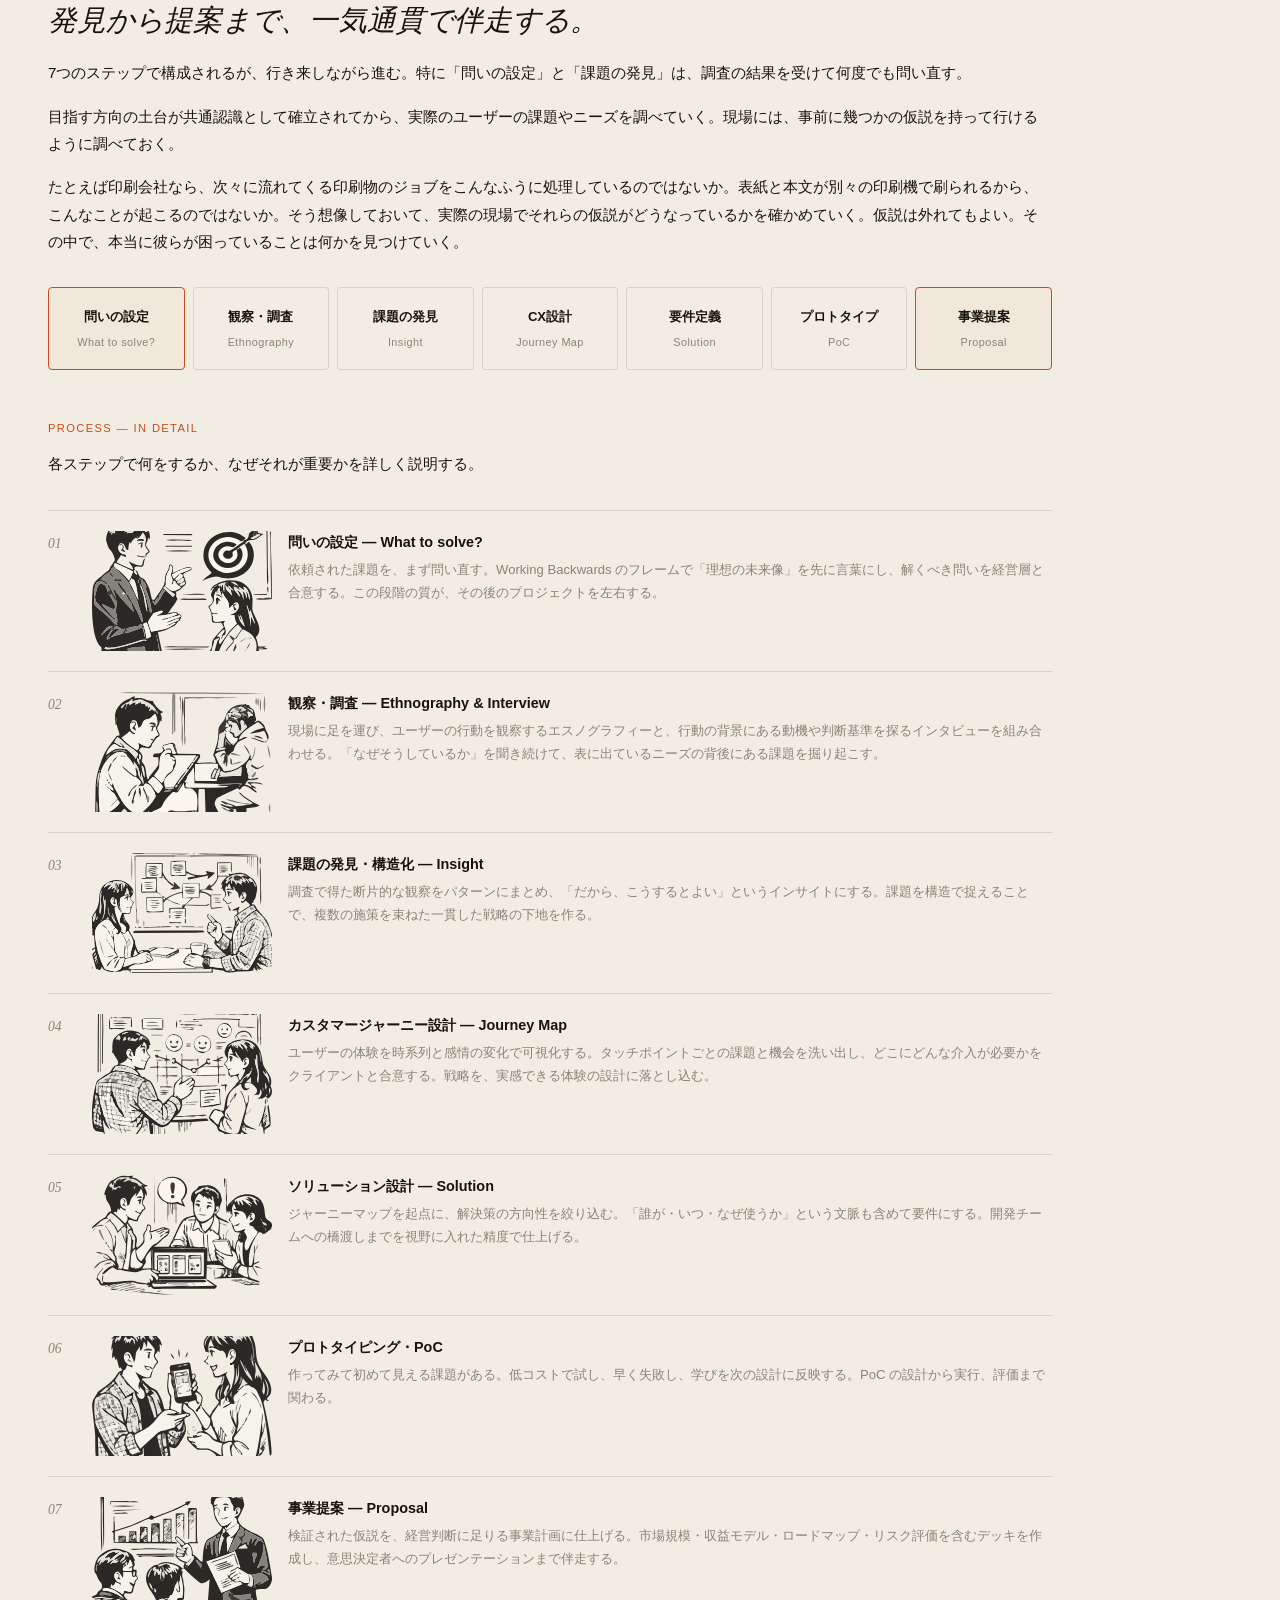
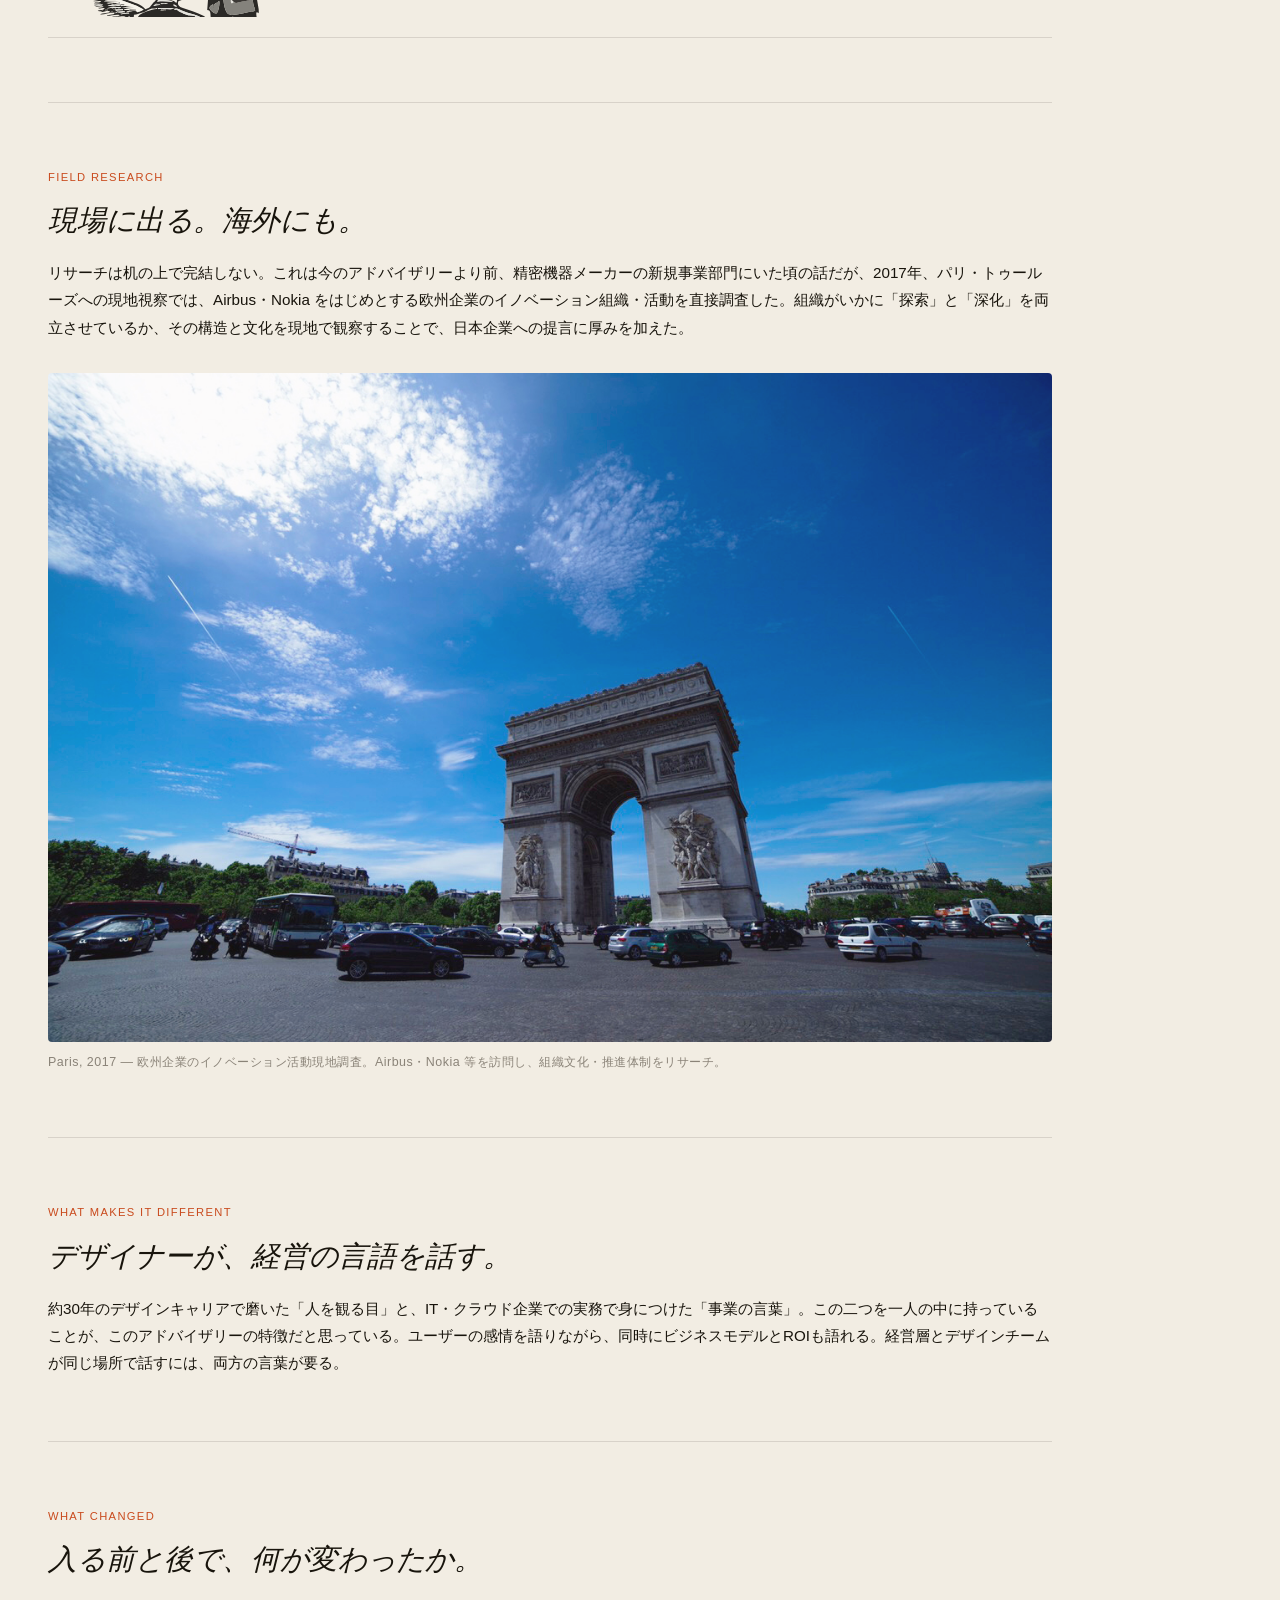
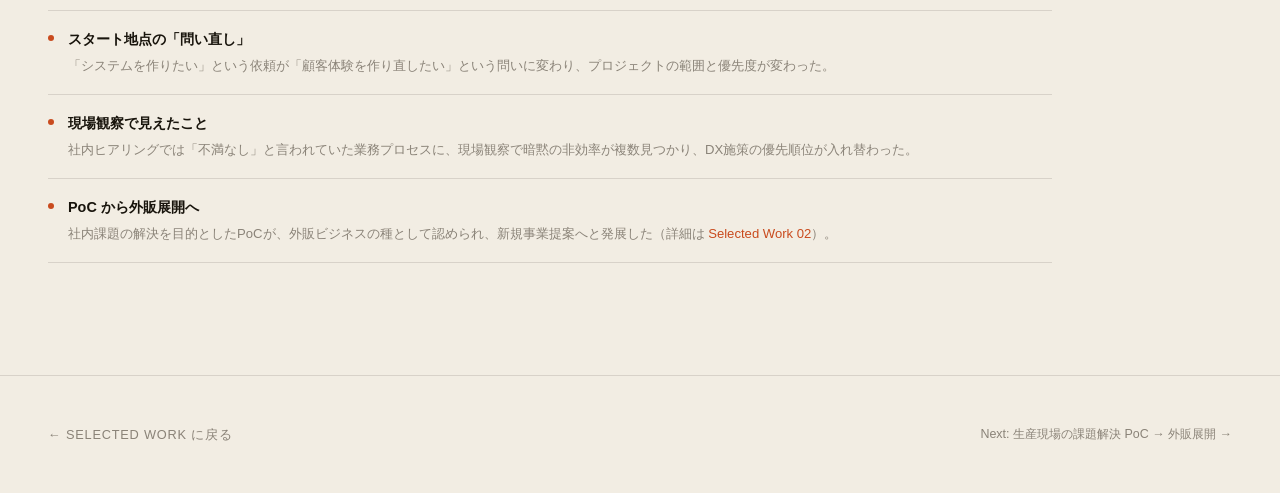
==== commit 5e893215: "Add files via upload" ====
--- a/advisory.html
+++ b/advisory.html
@@ -45,16 +45,38 @@
 
   <div class="case-body">
 
+    <p class="section-label">Case — 住宅メンテナンス会社</p>
+    <h2>仕事が単発で終わる会社の、強みを探す。</h2>
+    <p>
+      相談の始まりは、「仕事がどうしても単発で終わる」という困りごとだった。そこで、顧客がなぜこの会社に連絡し、施工のあとどう暮らしているのかを調べた。
+    </p>
+    <p>
+      分かったのは2つ。施工した箇所以外にも、家の困りごとは時々起きていること。そしてこの会社は、一度は個人の家に入れてもらえていること。「この強みを、続く関係にするには」と考えると、検討の軸が、家の相談をいつでもできるサブスク型サービスへ移った。太陽光、エアコン、ガスコンロ、外構。普通なら別々に頼むものを1か所で受け、常につながっている関係をつくる。自社で抱える施工スタッフが、そのまま相談の窓口になる。
+    </p>
+
+    <div class="output-sample">
+      <p class="output-sample-label">Output Sample</p>
+      <p class="output-sample-title">カスタマージャーニーマップ</p>
+      <p class="output-sample-desc">その検討で使ったマップ。保証満了が近い年金生活の夫婦を最優先セグメントとして、7フェーズの行動・感情・接点を可視化した。</p>
+      <a class="output-sample-btn" href="journey-tanaka.html" target="_blank">ジャーニーマップを見る &nbsp;↗</a>
+    </div>
+
+    <p style="margin-top:28px;">
+      ここから下では、こうした検討をどう進めているかを書いている。
+    </p>
+
+    <hr class="divider">
+
     <p class="section-label">Philosophy</p>
-    <h2>「新しいアプリを作りたい」は、答えであって問いではない。</h2>
-    <p>
-      新規事業やDXの検討が行き詰まる多くのケースで、本当の問題は「解決策がない」ことではなく、「問い自体が間違っている」ことだ。「新しいサービスを作りたい」という依頼の背後に、「既存事業の限界を突破したい」という本音があることは珍しくない。
-    </p>
-    <p>
-      だからアドバイザリーの仕事は、答えを渡すことではなく、クライアントが自分たちで答えを見つけられる「問いの構造」を一緒に作ることだと考えている。正しい問いを立てれば、解は自然と見えてくる。
-    </p>
-    <p>
-      ここでいう「問い」とは、プロジェクトの向かう方向を決める最上位の命題のことだ。たとえば、クライアントが「新しいアプリを作りたい」と言ってきたとき、それは答えであって問いではない。その背後にある問いは「なぜ顧客は2回目を使わないのか？」かもしれない。前者に答えるとアプリができる。後者に答えると体験の再設計が生まれる。同じ予算でも、どちらの問いに答えるかで成果はまったく変わる。
+    <h2>「新しいアプリを作りたい」の後ろにある問いを探す。</h2>
+    <p>
+      新規事業やDXの検討が行き詰まるとき、立てた問いがずれていることがよくある。「新しいサービスを作りたい」という依頼の背後に、「既存事業の限界を突破したい」という本音があることも珍しくない。
+    </p>
+    <p>
+      アドバイザリーの仕事は、クライアントが自分たちで答えを見つけられるように、「問いの構造」を一緒に作ることだと考えている。問いが定まると、解の候補も見えてくる。
+    </p>
+    <p>
+      ここでいう「問い」とは、プロジェクトの向かう方向を決める一番上の命題のことだ。たとえば、クライアントが「新しいアプリを作りたい」と言ってきたとき、その背後にある問いは「なぜ顧客は2回目を使わないのか？」かもしれない。「アプリを作る」に答えるとアプリができる。「2回目を使わない理由」に答えると、体験の作り直しが始まる。同じ予算でも、どの問いに答えるかで成果が変わる。
     </p>
 
     <img loading="lazy" class="case-hero-img" src="images/advisory/genba001.jpg" alt="製造現場">
@@ -82,7 +104,7 @@
       </div>
       <div class="two-col-item">
         <h3>Design Thinking</h3>
-        <p>答えを考える前に、<strong>観察に時間をかける</strong>。現場に入り込んで行動を見て、言葉の背後にある動機をインタビューで掘る。ユーザーが「困っている」と言わない課題の中に、本当の問いがある。デザイナーとして約30年、この感覚を現場で磨いてきた。</p>
+        <p>答えを考える前に、<strong>観察に時間をかける</strong>。現場に入り込んで行動を見て、言葉の背後にある動機をインタビューで掘る。ユーザーが「困っている」と言わない所に、解くべき課題が隠れていることが多い。デザイナーとして約30年、この感覚を現場で磨いてきた。</p>
       </div>
     </div>
 
@@ -90,9 +112,9 @@
 
     <p class="section-label">Process — Overview</p>
     <h2>発見から提案まで、一気通貫で伴走する。</h2>
-    <p>7つのステップで構成されるが、直線ではなく行き来しながら進む。特に「問いの設定」と「課題の発見」は、調査の結果を受けて何度でも問い直す。</p>
-    <p>目指す方向の土台が共通認識として確立されてから、実際のユーザーの課題やニーズを調べていく。その際、手ぶらで現場に行くのではなく、事前に幾つかの仮説を持てるように調べておく。</p>
-    <p>たとえば印刷会社なら、次々に流れてくる印刷物のジョブをこんなふうに処理しているのではないか。表紙と本文が別々の印刷機で刷られるから、こんなことが起こるのではないか。そう想像しておいて、実際の現場でそれらの仮説がどうなっているかを確かめていく。仮説が当たるかどうかは重要ではない。その中で、本当に彼らが困っていることは何かを見つけていく。</p>
+    <p>7つのステップで構成されるが、行き来しながら進む。特に「問いの設定」と「課題の発見」は、調査の結果を受けて何度でも問い直す。</p>
+    <p>目指す方向の土台が共通認識として確立されてから、実際のユーザーの課題やニーズを調べていく。現場には、事前に幾つかの仮説を持って行けるように調べておく。</p>
+    <p>たとえば印刷会社なら、次々に流れてくる印刷物のジョブをこんなふうに処理しているのではないか。表紙と本文が別々の印刷機で刷られるから、こんなことが起こるのではないか。そう想像しておいて、実際の現場でそれらの仮説がどうなっているかを確かめていく。仮説は外れてもよい。その中で、本当に彼らが困っていることは何かを見つけていく。</p>
 
     <div class="flow-wrap">
       <div class="flow">
@@ -150,7 +172,7 @@
         <img loading="lazy" class="process-img" src="images/advisory/step01.svg" alt="問いの設定">
         <div class="process-content">
           <strong>問いの設定 — What to solve?</strong>
-          <span>依頼された課題をそのまま受け取らない。Working Backwards のフレームで「理想の未来像」を先に言語化し、本当に解くべき問いを経営層と合意形成する。この段階の質が、プロジェクト全体の成否を決める。</span>
+          <span>依頼された課題を、まず問い直す。Working Backwards のフレームで「理想の未来像」を先に言葉にし、解くべき問いを経営層と合意する。この段階の質が、その後のプロジェクトを左右する。</span>
         </div>
       </li>
       <li>
@@ -158,7 +180,7 @@
         <img loading="lazy" class="process-img" src="images/advisory/step02.svg" alt="観察・調査" style="object-position: top;">
         <div class="process-content">
           <strong>観察・調査 — Ethnography & Interview</strong>
-          <span>現場に足を運び、ユーザーの行動を観察するエスノグラフィーと、行動の背景にある動機や判断基準を探るインタビューを組み合わせる。「何に困っているか」より「なぜそうしているか」を問い続けることで、表面的なニーズの背後にある本質的な課題を掘り起こす。</span>
+          <span>現場に足を運び、ユーザーの行動を観察するエスノグラフィーと、行動の背景にある動機や判断基準を探るインタビューを組み合わせる。「なぜそうしているか」を聞き続けて、表に出ているニーズの背後にある課題を掘り起こす。</span>
         </div>
       </li>
       <li>
@@ -166,7 +188,7 @@
         <img loading="lazy" class="process-img" src="images/advisory/step03.svg" alt="課題の発見">
         <div class="process-content">
           <strong>課題の発見・構造化 — Insight</strong>
-          <span>調査で得た断片的な観察をパターン化し、「だからこそ、こうすべきだ」というインサイトに昇華させる。課題を構造で捉えることで、複数の施策を束ねた一貫した戦略の下地を作る。</span>
+          <span>調査で得た断片的な観察をパターンにまとめ、「だから、こうするとよい」というインサイトにする。課題を構造で捉えることで、複数の施策を束ねた一貫した戦略の下地を作る。</span>
         </div>
       </li>
       <li>
@@ -174,7 +196,7 @@
         <img loading="lazy" class="process-img" src="images/advisory/step05.svg" alt="ジャーニーマップ">
         <div class="process-content">
           <strong>カスタマージャーニー設計 — Journey Map</strong>
-          <span>ユーザーの体験を時系列と感情の変化で可視化する。タッチポイントごとの課題と機会を洗い出し、どこにどんな介入が必要かをクライアントと合意する。「絵空事の戦略」を「実感できる体験の設計」に変換するプロセス。</span>
+          <span>ユーザーの体験を時系列と感情の変化で可視化する。タッチポイントごとの課題と機会を洗い出し、どこにどんな介入が必要かをクライアントと合意する。戦略を、実感できる体験の設計に落とし込む。</span>
         </div>
       </li>
       <li>
@@ -182,7 +204,7 @@
         <img loading="lazy" class="process-img" src="images/advisory/step06.svg" alt="ソリューション設計">
         <div class="process-content">
           <strong>ソリューション設計 — Solution</strong>
-          <span>ジャーニーマップを起点に、解決策の方向性を絞り込む。機能要件だけでなく、「誰が・いつ・なぜ使うか」という文脈ごと要件として定義。開発チームへの橋渡しまでを視野に入れた精度で仕上げる。</span>
+          <span>ジャーニーマップを起点に、解決策の方向性を絞り込む。「誰が・いつ・なぜ使うか」という文脈も含めて要件にする。開発チームへの橋渡しまでを視野に入れた精度で仕上げる。</span>
         </div>
       </li>
       <li>
@@ -190,7 +212,7 @@
         <img loading="lazy" class="process-img" src="images/advisory/step07.svg" alt="プロトタイピング">
         <div class="process-content">
           <strong>プロトタイピング・PoC</strong>
-          <span>作ってみることでしか見えない課題がある。低コストで試し、早期に失敗し、学びを次の設計に反映する。PoC の設計から実行、評価まで一貫して関与し、「机上の空論で終わらせない」プロセスを担保する。</span>
+          <span>作ってみて初めて見える課題がある。低コストで試し、早く失敗し、学びを次の設計に反映する。PoC の設計から実行、評価まで関わる。</span>
         </div>
       </li>
       <li>
@@ -221,7 +243,7 @@
     <p class="section-label">What Makes It Different</p>
     <h2>デザイナーが、経営の言語を話す。</h2>
     <p>
-      約30年のデザインキャリアで磨いた「人を観る目」と、IT・クラウド企業での実務で身につけた「事業の言語」——この二つを一人の中に持っていることが、このアドバイザリーの核心だ。ユーザーの感情を語りながら、同時にビジネスモデルとROIを語れる。それが、経営層とデザインチームを同じ場所に連れてくるための条件だと思っている。
+      約30年のデザインキャリアで磨いた「人を観る目」と、IT・クラウド企業での実務で身につけた「事業の言葉」。この二つを一人の中に持っていることが、このアドバイザリーの特徴だと思っている。ユーザーの感情を語りながら、同時にビジネスモデルとROIも語れる。経営層とデザインチームが同じ場所で話すには、両方の言葉が要る。
     </p>
 
     <hr class="divider">
@@ -232,25 +254,17 @@
     <ul class="outcome-list">
       <li>
         <strong>スタート地点の「問い直し」</strong>
-        <span>「システムを作りたい」という依頼が「顧客体験を再設計したい」という本質的な問いに変わり、プロジェクトのスコープと優先度が根本から変わった事例。</span>
-      </li>
-      <li>
-        <strong>エスノグラフィーで見えた真実</strong>
-        <span>社内ヒアリングでは「不満なし」と言われていた業務プロセスに、現場観察で複数の暗黙の非効率が発見され、DX施策の優先順位が逆転した事例。</span>
+        <span>「システムを作りたい」という依頼が「顧客体験を作り直したい」という問いに変わり、プロジェクトの範囲と優先度が変わった。</span>
+      </li>
+      <li>
+        <strong>現場観察で見えたこと</strong>
+        <span>社内ヒアリングでは「不満なし」と言われていた業務プロセスに、現場観察で暗黙の非効率が複数見つかり、DX施策の優先順位が入れ替わった。</span>
       </li>
       <li>
         <strong>PoC から外販展開へ</strong>
-        <span>社内課題の解決を目的としたPoCが、外販ビジネスの種として認識され、新規事業提案へと発展した事例（詳細は <a href="poc.html" style="color:var(--accent);">Selected Work 05</a> 参照）。</span>
+        <span>社内課題の解決を目的としたPoCが、外販ビジネスの種として認められ、新規事業提案へと発展した（詳細は <a href="poc.html" style="color:var(--accent);">Selected Work 02</a>）。</span>
       </li>
     </ul>
-
-    <div class="output-sample">
-      <p class="output-sample-label">Output Sample</p>
-      <p class="output-sample-title">カスタマージャーニーマップ</p>
-      <p class="output-sample-desc">住宅メンテナンス企業。会社の困りごとは、仕事がどうしても単発で終わること。そこで、顧客がなぜこの会社に連絡し、施工のあとどう暮らしているのかを調べた。分かったのは、施工した箇所以外にも家の困りごとが時々起きていること、そしてこの会社は一度は個人の家に入れてもらえているということ。「この強みを、続く力にするには」という問いから、家の相談をいつでもできるサブスク型サービスの検討へ軸が移った。太陽光、エアコン、ガスコンロ、外構。普通なら別々に頼むものを1か所で受け、常につながっている関係をつくる。自社で抱える施工スタッフが、そのまま相談の窓口になる。</p>
-      <p class="output-sample-desc">下のマップは、その検討で使ったもの。保証満了が近い年金生活の夫婦を最優先セグメントとして、7フェーズの行動・感情・接点を可視化した。</p>
-      <a class="output-sample-btn" href="journey-tanaka.html" target="_blank">ジャーニーマップを見る &nbsp;↗</a>
-    </div>
 
   </div>
 
@@ -258,7 +272,7 @@
 
   <div class="back-section">
     <a class="back-link" href="index.html">← Selected Work に戻る</a>
-    <span class="back-project">Next: 生産現場の課題解決 PoC → 外販展開 →</span>
+    <a class="back-project" href="poc.html">Next: 生産現場の課題解決 PoC → 外販展開 →</a>
   </div>
 
 </body>
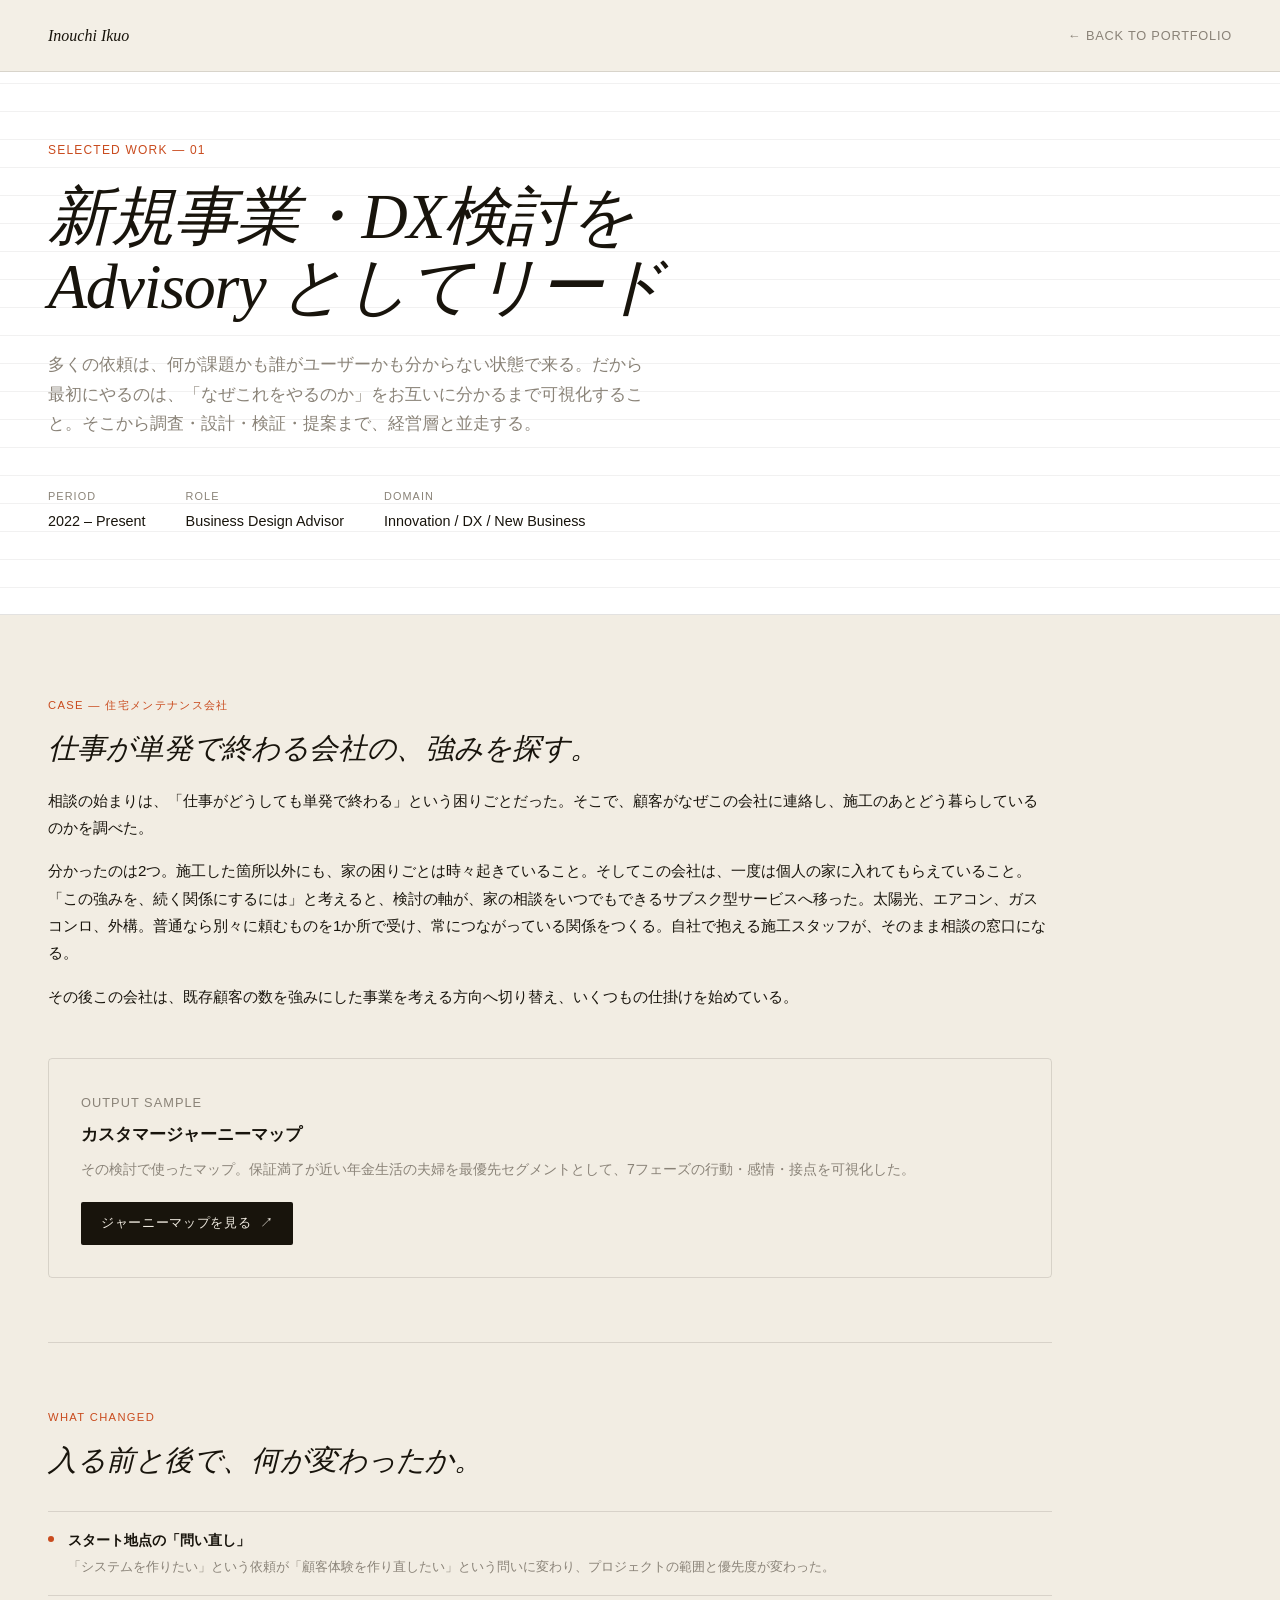
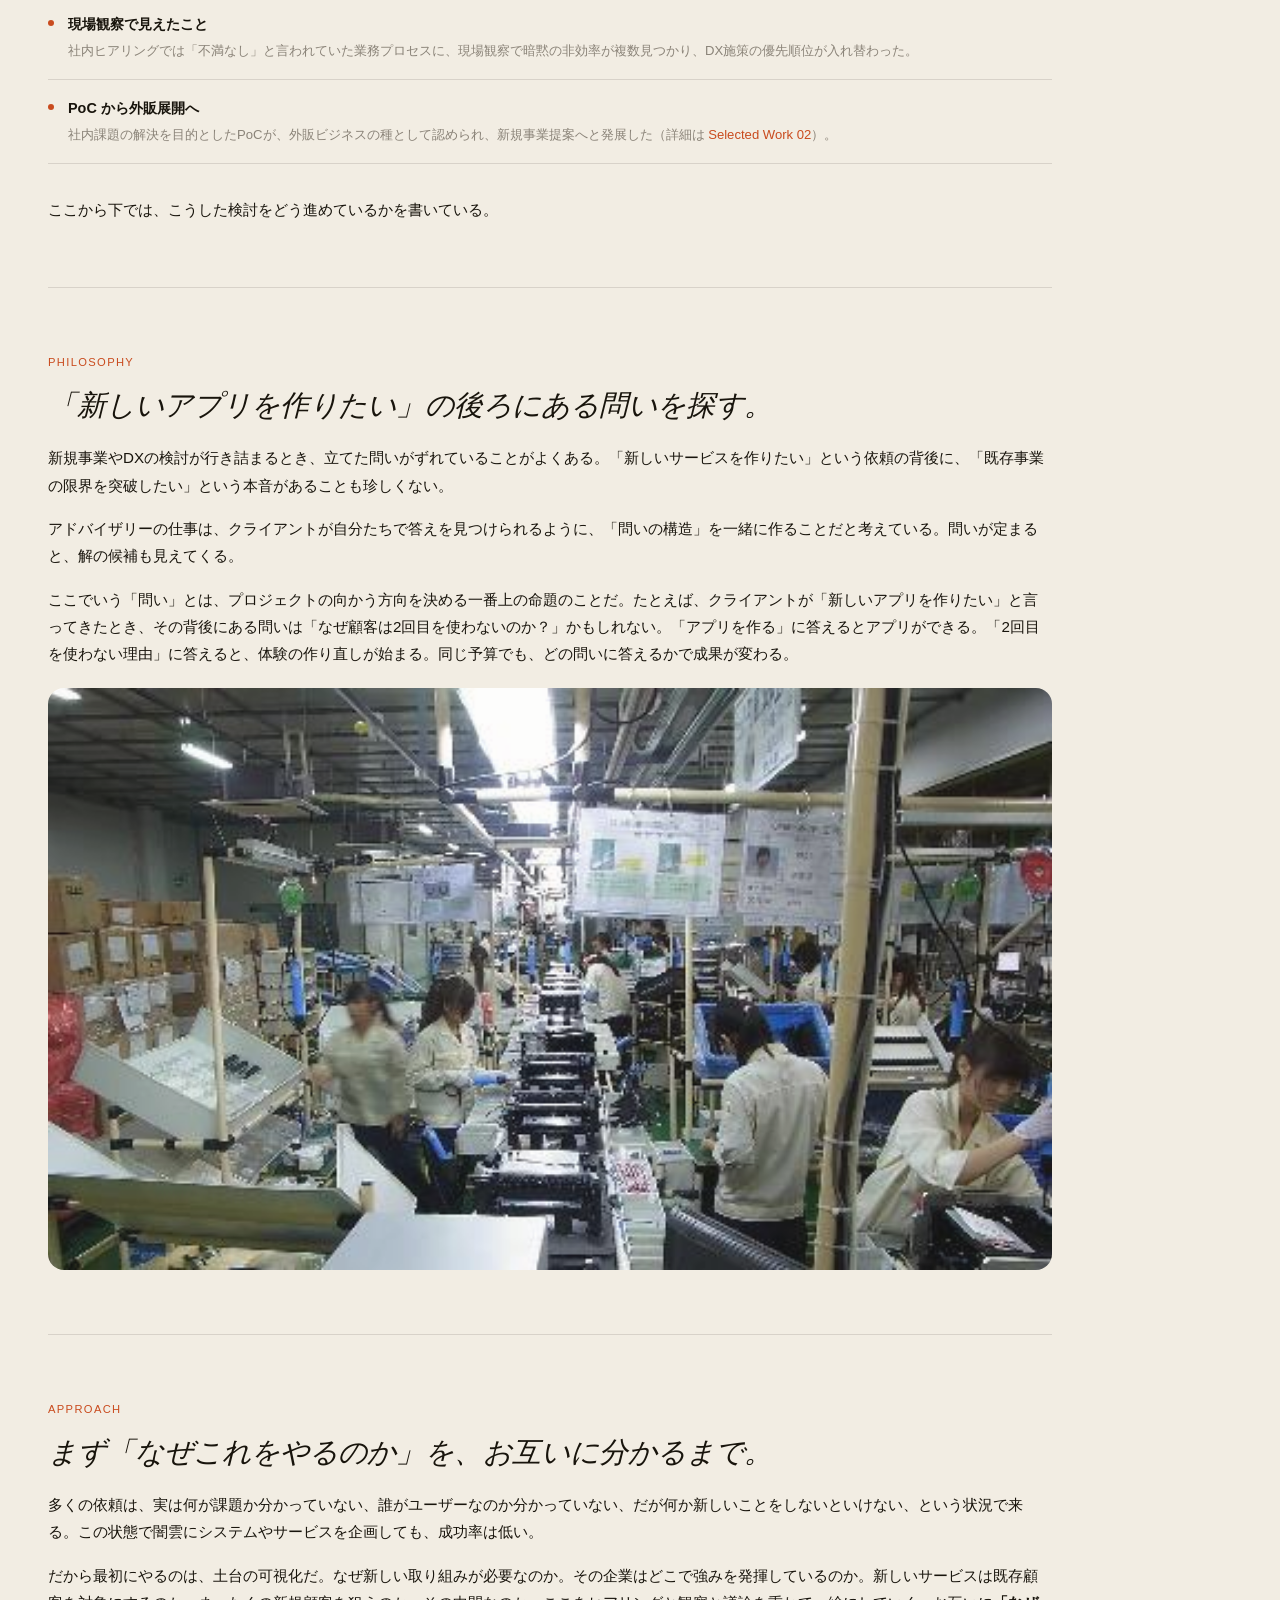
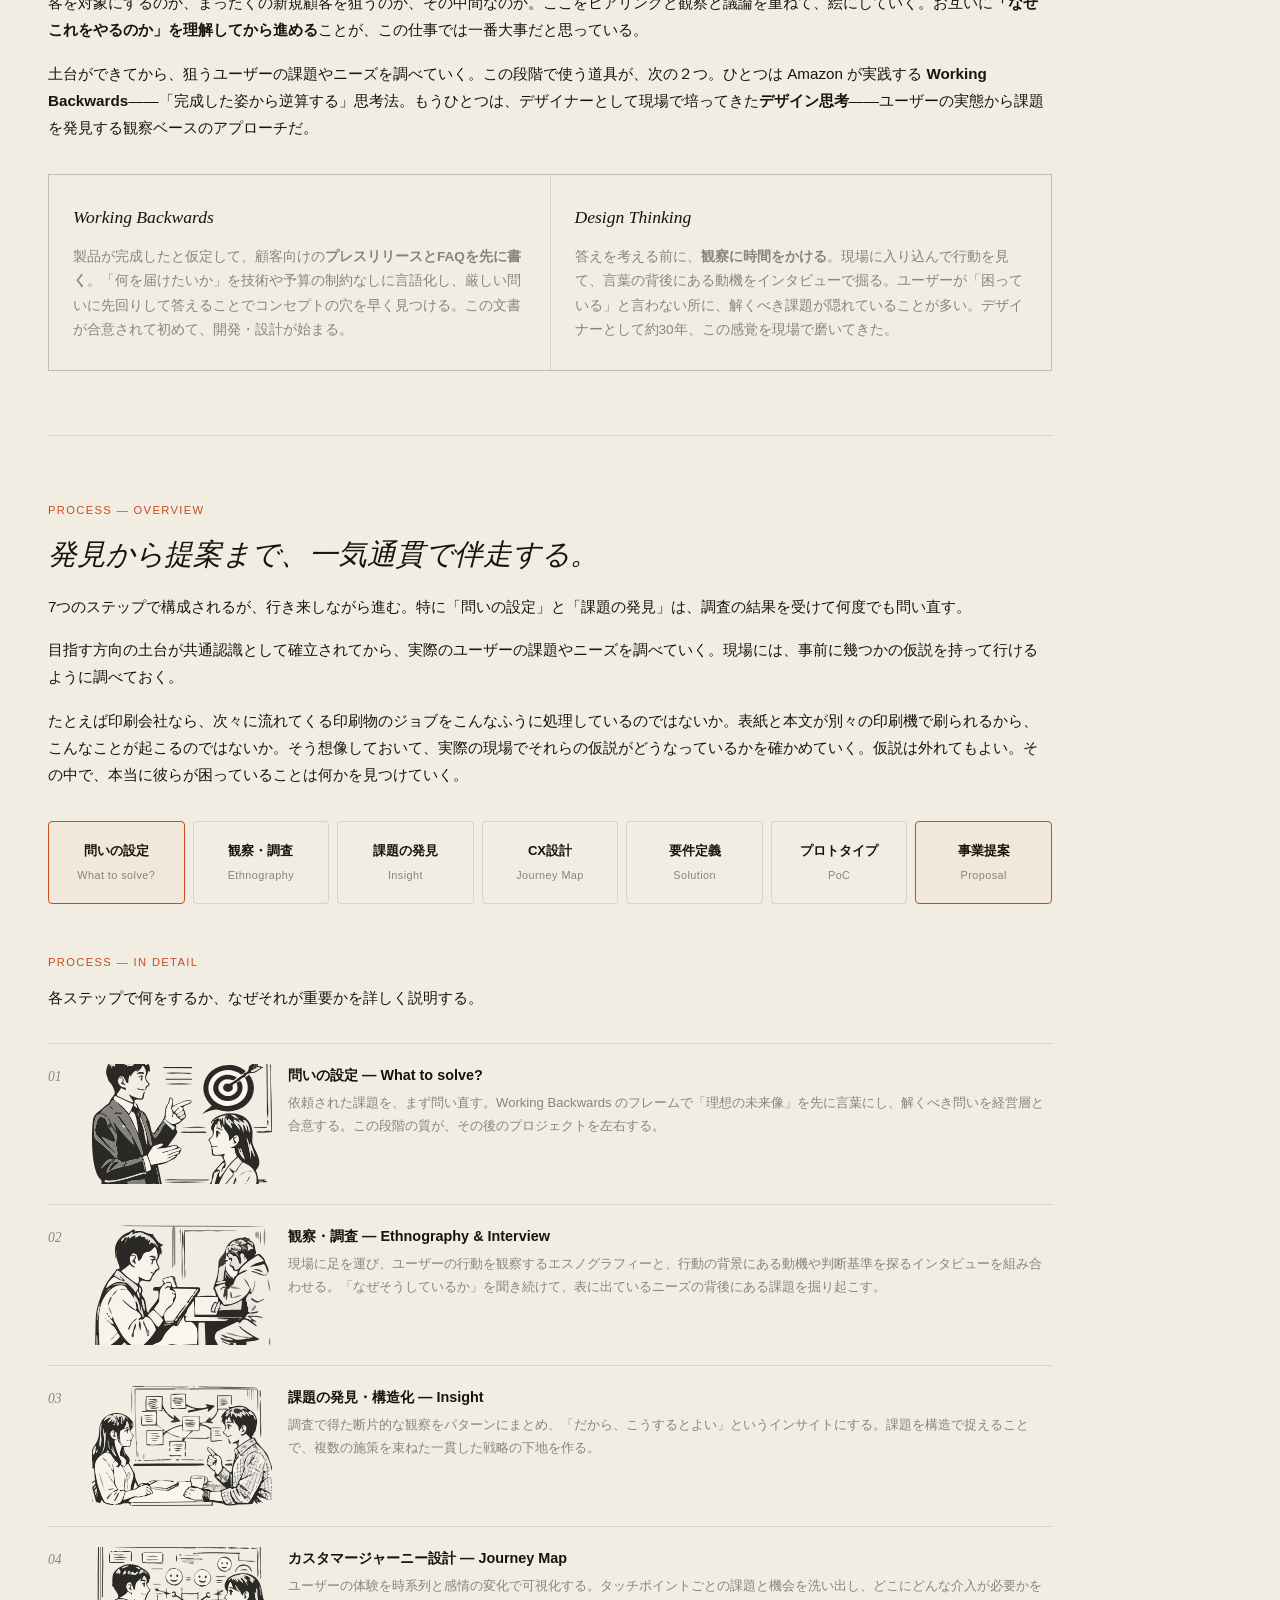
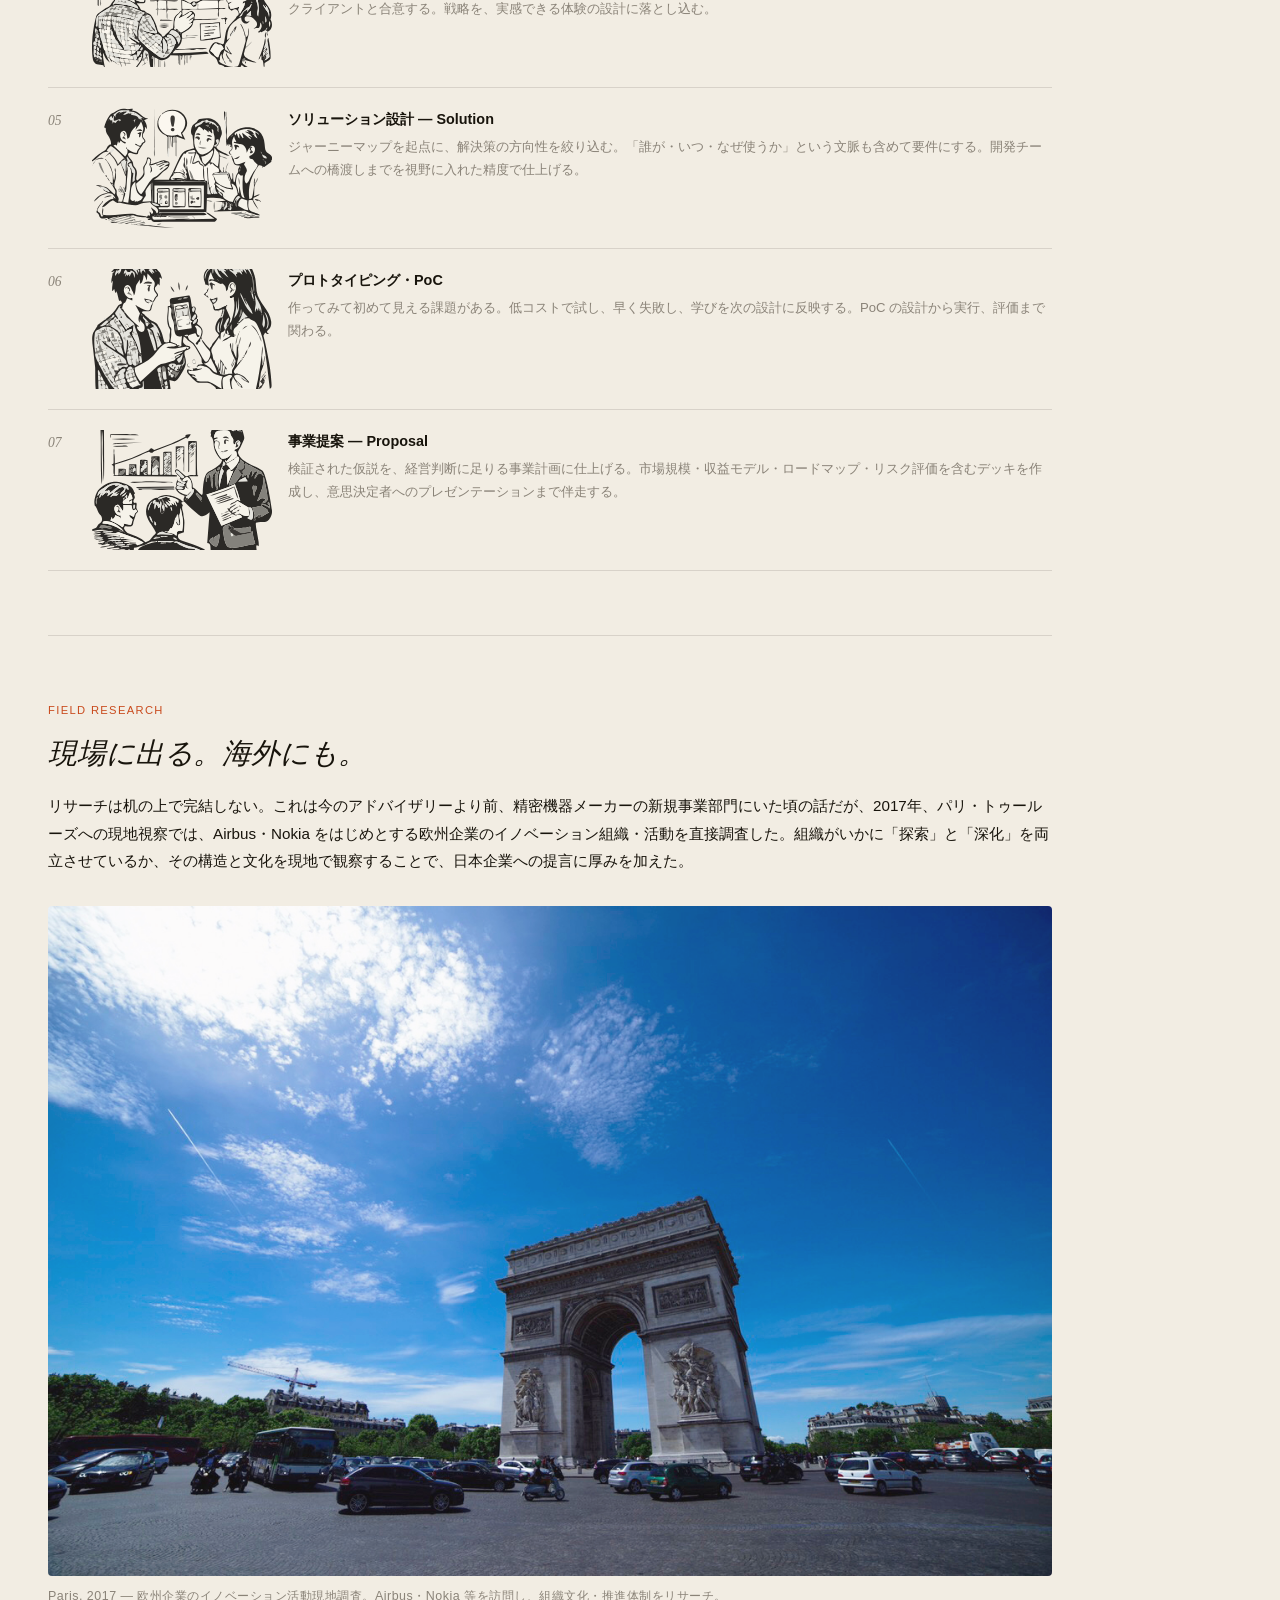
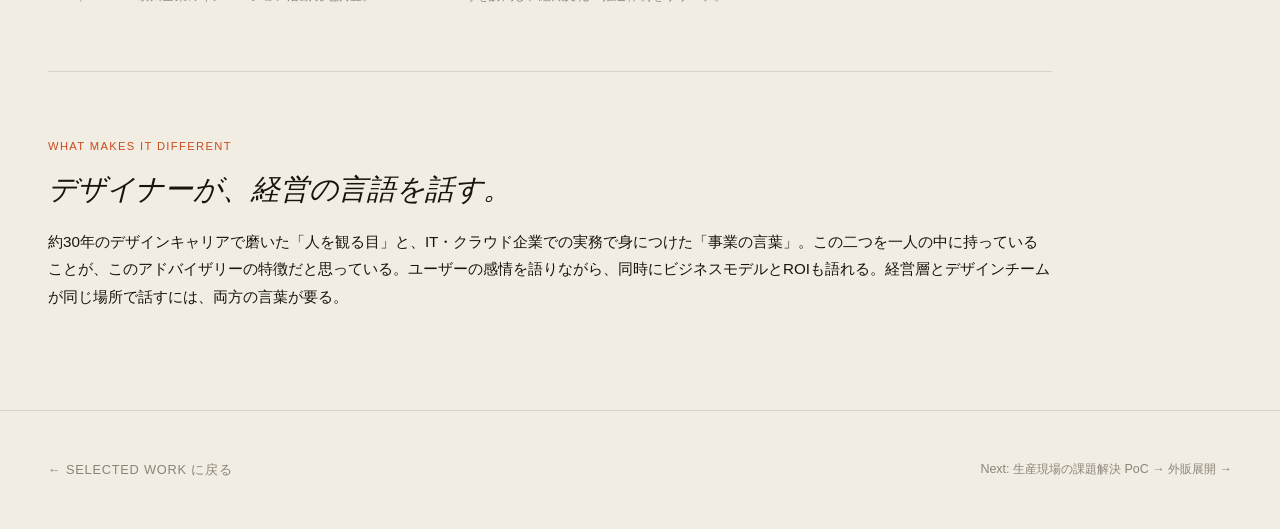
==== commit ea52ce27: "Add files via upload" ====
--- a/advisory.html
+++ b/advisory.html
@@ -53,6 +53,9 @@
     <p>
       分かったのは2つ。施工した箇所以外にも、家の困りごとは時々起きていること。そしてこの会社は、一度は個人の家に入れてもらえていること。「この強みを、続く関係にするには」と考えると、検討の軸が、家の相談をいつでもできるサブスク型サービスへ移った。太陽光、エアコン、ガスコンロ、外構。普通なら別々に頼むものを1か所で受け、常につながっている関係をつくる。自社で抱える施工スタッフが、そのまま相談の窓口になる。
     </p>
+    <p>
+      その後この会社は、既存顧客の数を強みにした事業を考える方向へ切り替え、いくつもの仕掛けを始めている。
+    </p>
 
     <div class="output-sample">
       <p class="output-sample-label">Output Sample</p>
@@ -61,6 +64,26 @@
       <a class="output-sample-btn" href="journey-tanaka.html" target="_blank">ジャーニーマップを見る &nbsp;↗</a>
     </div>
 
+    <hr class="divider">
+
+    <p class="section-label">What Changed</p>
+    <h2>入る前と後で、何が変わったか。</h2>
+
+    <ul class="outcome-list">
+      <li>
+        <strong>スタート地点の「問い直し」</strong>
+        <span>「システムを作りたい」という依頼が「顧客体験を作り直したい」という問いに変わり、プロジェクトの範囲と優先度が変わった。</span>
+      </li>
+      <li>
+        <strong>現場観察で見えたこと</strong>
+        <span>社内ヒアリングでは「不満なし」と言われていた業務プロセスに、現場観察で暗黙の非効率が複数見つかり、DX施策の優先順位が入れ替わった。</span>
+      </li>
+      <li>
+        <strong>PoC から外販展開へ</strong>
+        <span>社内課題の解決を目的としたPoCが、外販ビジネスの種として認められ、新規事業提案へと発展した（詳細は <a href="poc.html" style="color:var(--accent);">Selected Work 02</a>）。</span>
+      </li>
+    </ul>
+
     <p style="margin-top:28px;">
       ここから下では、こうした検討をどう進めているかを書いている。
     </p>
@@ -246,26 +269,6 @@
       約30年のデザインキャリアで磨いた「人を観る目」と、IT・クラウド企業での実務で身につけた「事業の言葉」。この二つを一人の中に持っていることが、このアドバイザリーの特徴だと思っている。ユーザーの感情を語りながら、同時にビジネスモデルとROIも語れる。経営層とデザインチームが同じ場所で話すには、両方の言葉が要る。
     </p>
 
-    <hr class="divider">
-
-    <p class="section-label">What Changed</p>
-    <h2>入る前と後で、何が変わったか。</h2>
-
-    <ul class="outcome-list">
-      <li>
-        <strong>スタート地点の「問い直し」</strong>
-        <span>「システムを作りたい」という依頼が「顧客体験を作り直したい」という問いに変わり、プロジェクトの範囲と優先度が変わった。</span>
-      </li>
-      <li>
-        <strong>現場観察で見えたこと</strong>
-        <span>社内ヒアリングでは「不満なし」と言われていた業務プロセスに、現場観察で暗黙の非効率が複数見つかり、DX施策の優先順位が入れ替わった。</span>
-      </li>
-      <li>
-        <strong>PoC から外販展開へ</strong>
-        <span>社内課題の解決を目的としたPoCが、外販ビジネスの種として認められ、新規事業提案へと発展した（詳細は <a href="poc.html" style="color:var(--accent);">Selected Work 02</a>）。</span>
-      </li>
-    </ul>
-
   </div>
 
   </main>
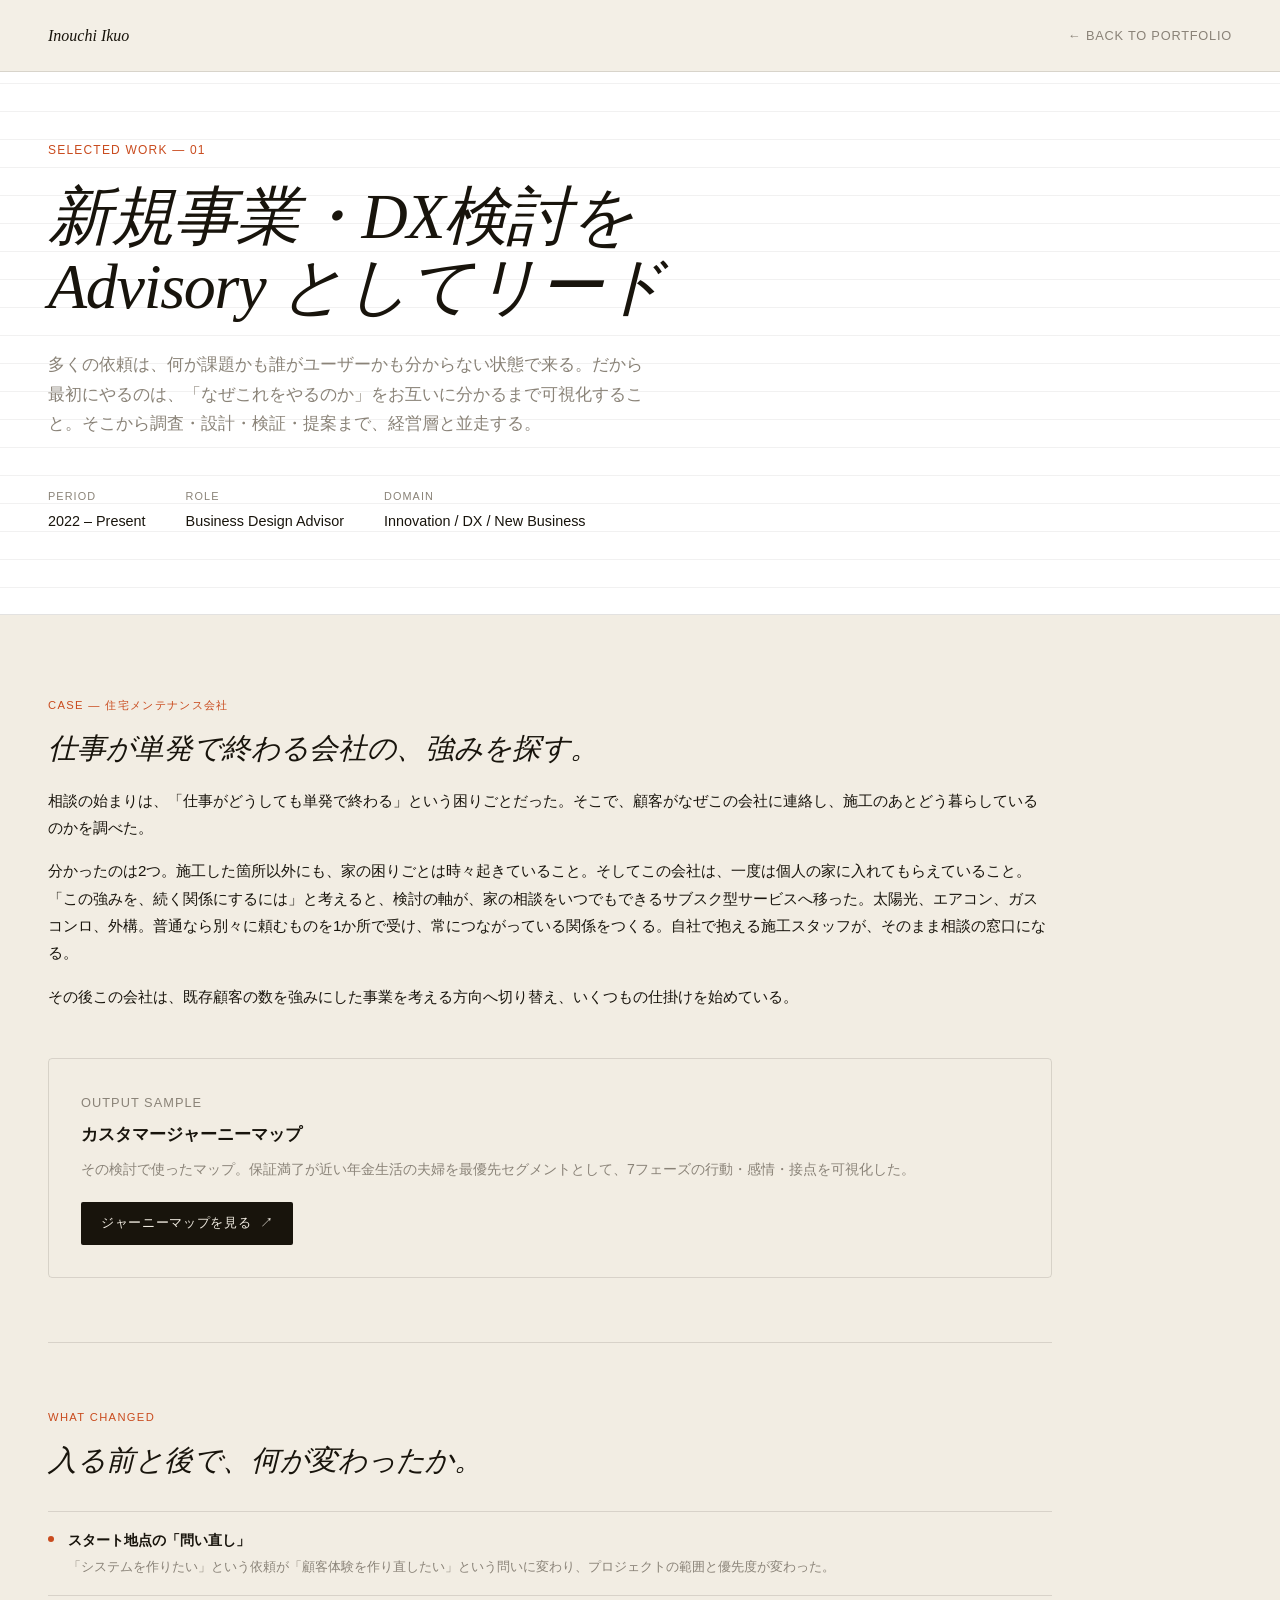
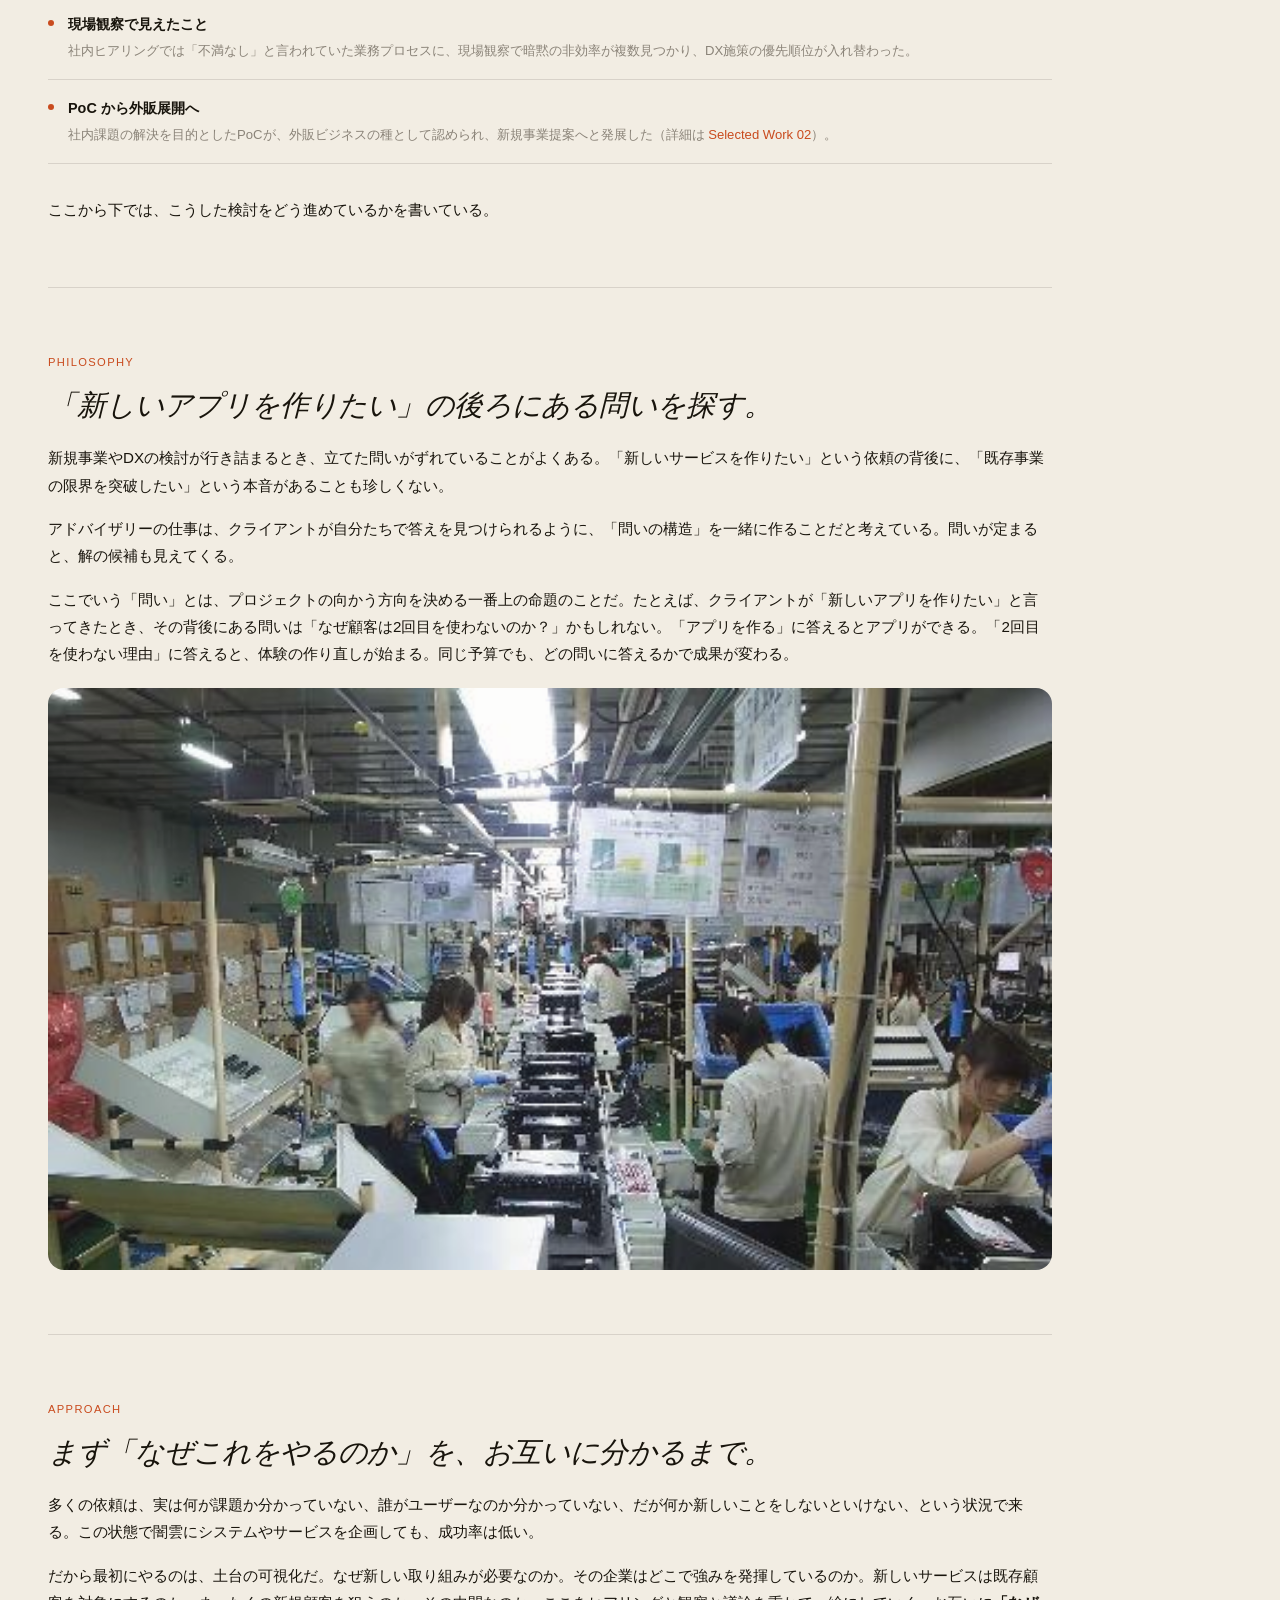
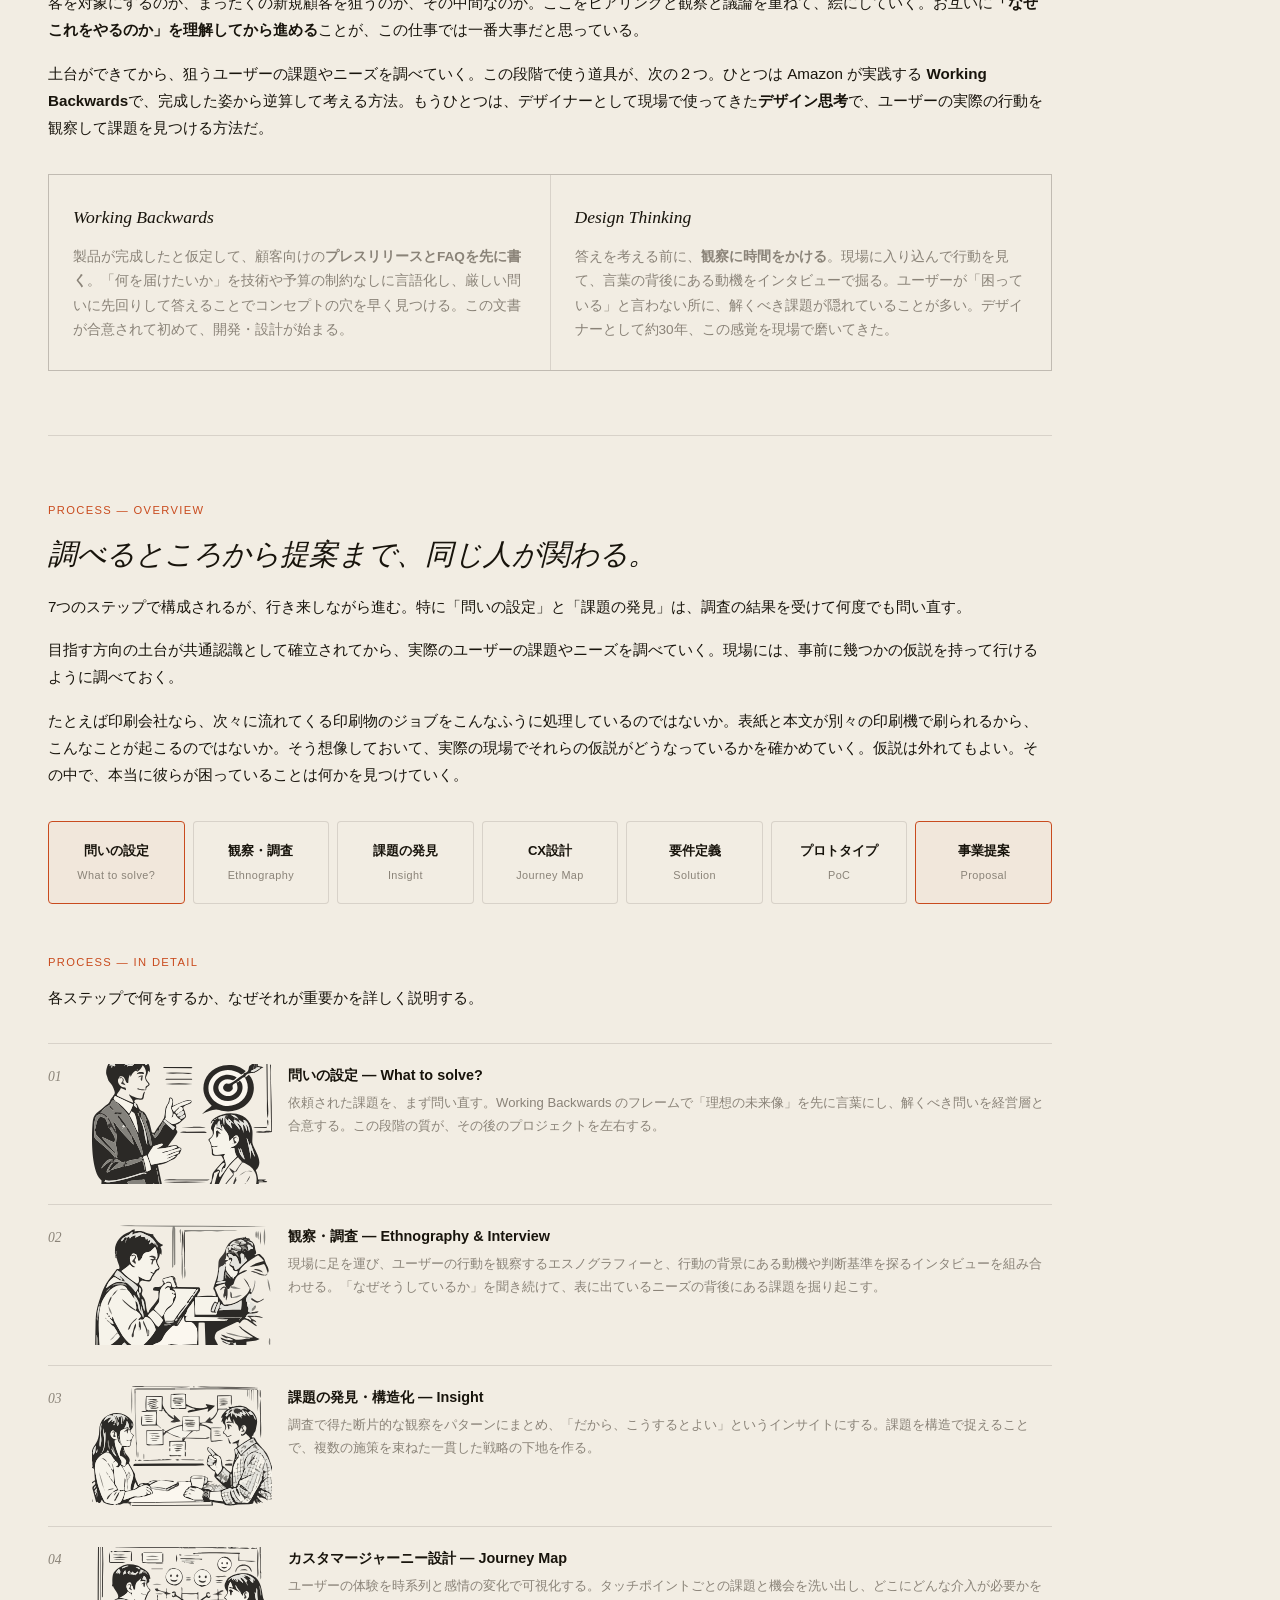
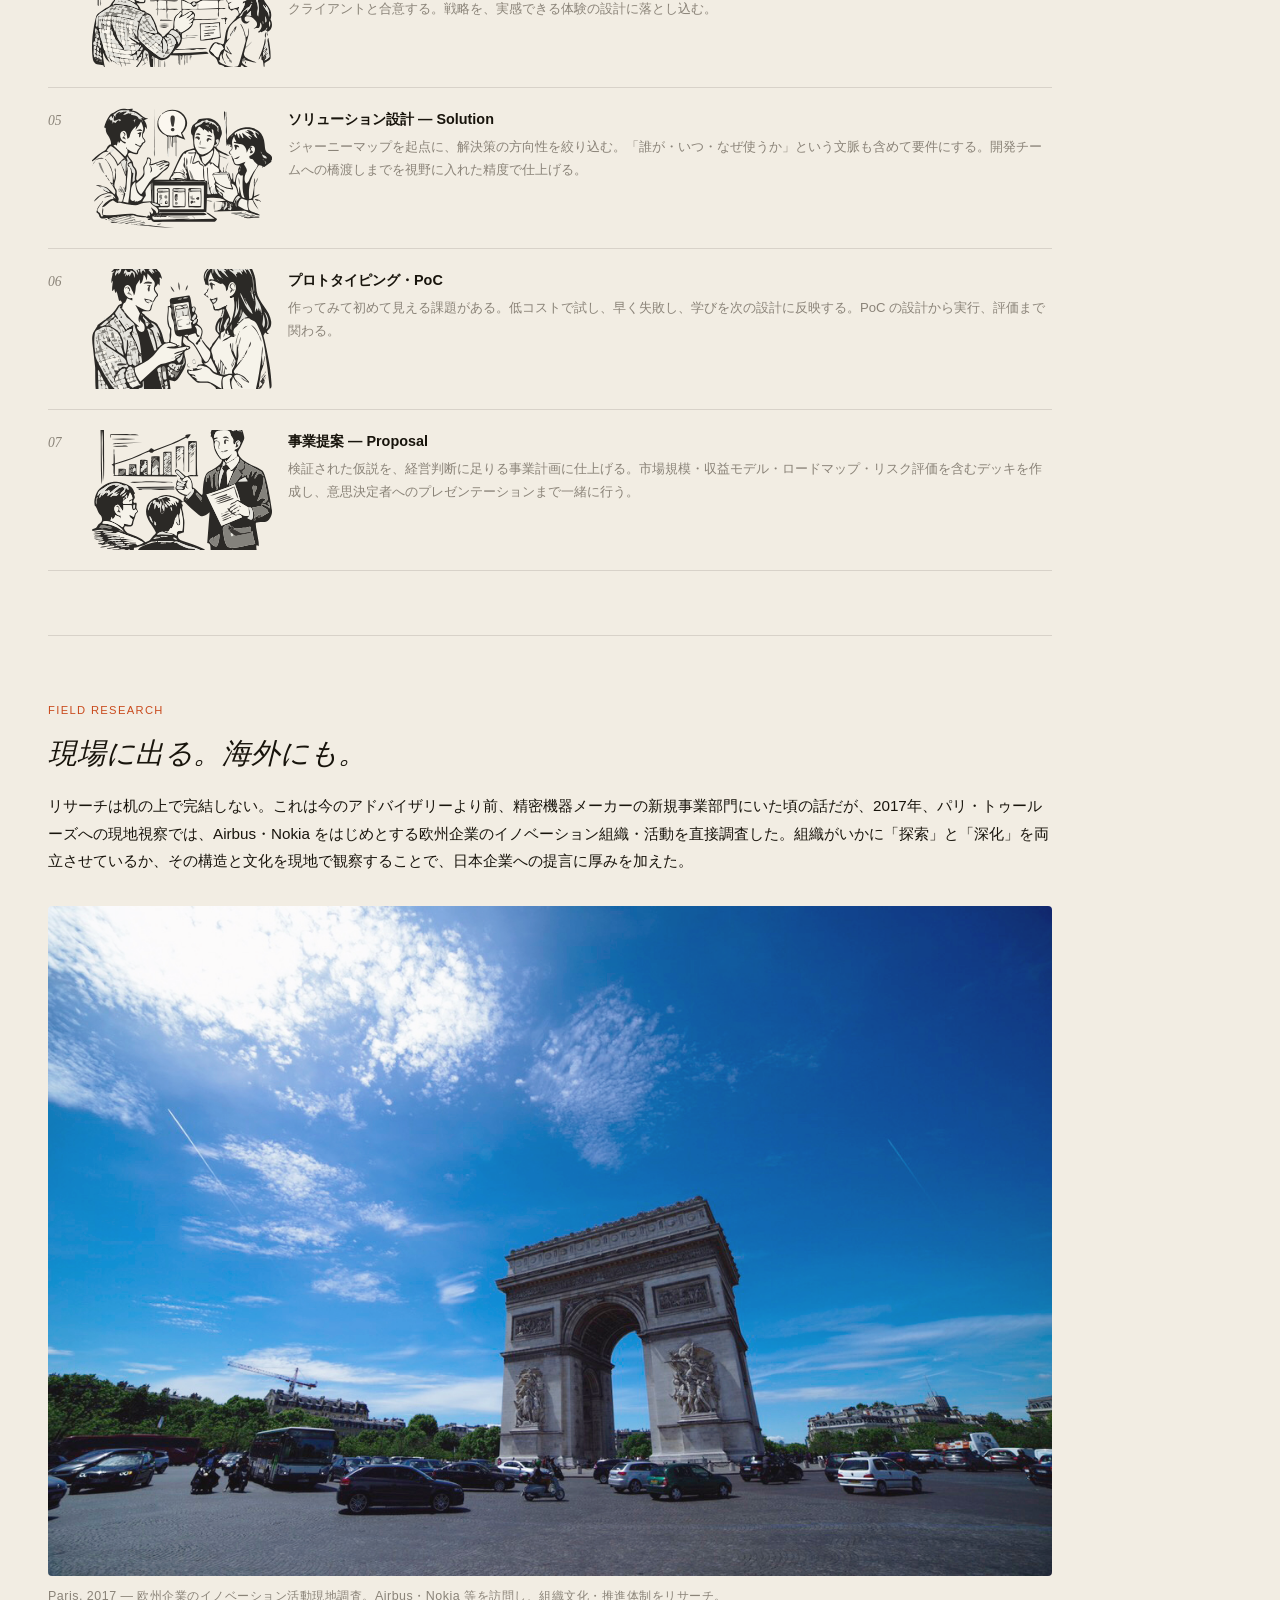
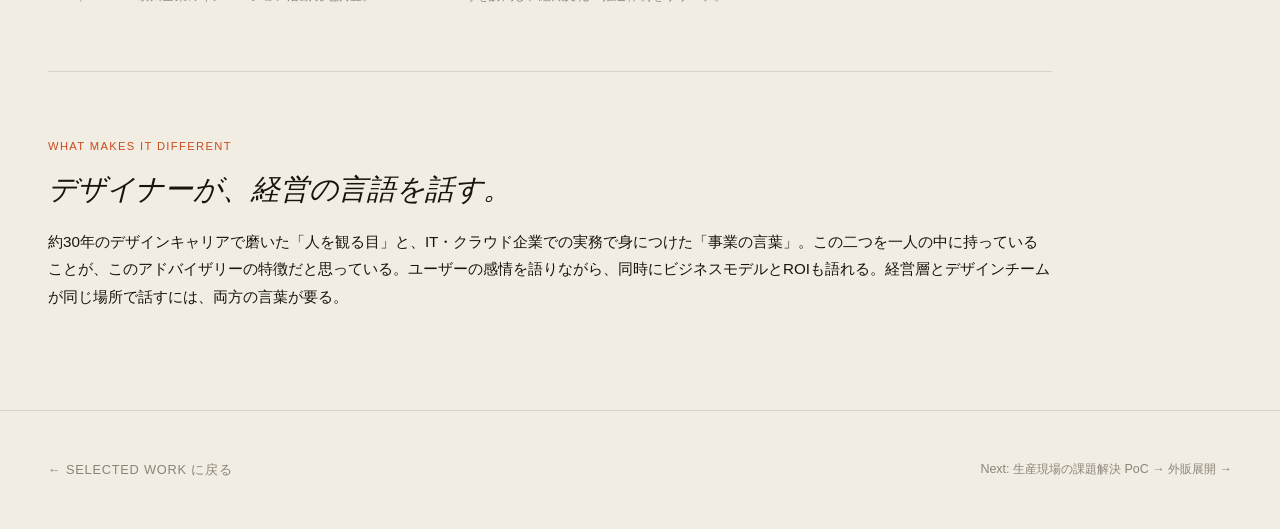
==== commit c0a21db8: "Add files via upload" ====
--- a/advisory.html
+++ b/advisory.html
@@ -12,7 +12,7 @@
   <meta property="og:type" content="website">
   <title>Advisory — Inouchi Ikuo</title>
 </head>
-<body>
+<body class="tone-advisory">
 
   <nav>
     <a class="nav-logo" href="index.html">Inouchi Ikuo</a>
@@ -117,7 +117,7 @@
       だから最初にやるのは、土台の可視化だ。なぜ新しい取り組みが必要なのか。その企業はどこで強みを発揮しているのか。新しいサービスは既存顧客を対象にするのか、まったくの新規顧客を狙うのか、その中間なのか。ここをヒアリングと観察と議論を重ねて、絵にしていく。お互いに<strong>「なぜこれをやるのか」を理解してから進める</strong>ことが、この仕事では一番大事だと思っている。
     </p>
     <p>
-      土台ができてから、狙うユーザーの課題やニーズを調べていく。この段階で使う道具が、次の２つ。ひとつは Amazon が実践する <strong>Working Backwards</strong>——「完成した姿から逆算する」思考法。もうひとつは、デザイナーとして現場で培ってきた<strong>デザイン思考</strong>——ユーザーの実態から課題を発見する観察ベースのアプローチだ。
+      土台ができてから、狙うユーザーの課題やニーズを調べていく。この段階で使う道具が、次の２つ。ひとつは Amazon が実践する <strong>Working Backwards</strong>で、完成した姿から逆算して考える方法。もうひとつは、デザイナーとして現場で使ってきた<strong>デザイン思考</strong>で、ユーザーの実際の行動を観察して課題を見つける方法だ。
     </p>
 
     <div class="two-col">
@@ -134,7 +134,7 @@
     <hr class="divider">
 
     <p class="section-label">Process — Overview</p>
-    <h2>発見から提案まで、一気通貫で伴走する。</h2>
+    <h2>調べるところから提案まで、同じ人が関わる。</h2>
     <p>7つのステップで構成されるが、行き来しながら進む。特に「問いの設定」と「課題の発見」は、調査の結果を受けて何度でも問い直す。</p>
     <p>目指す方向の土台が共通認識として確立されてから、実際のユーザーの課題やニーズを調べていく。現場には、事前に幾つかの仮説を持って行けるように調べておく。</p>
     <p>たとえば印刷会社なら、次々に流れてくる印刷物のジョブをこんなふうに処理しているのではないか。表紙と本文が別々の印刷機で刷られるから、こんなことが起こるのではないか。そう想像しておいて、実際の現場でそれらの仮説がどうなっているかを確かめていく。仮説は外れてもよい。その中で、本当に彼らが困っていることは何かを見つけていく。</p>
@@ -243,7 +243,7 @@
         <img loading="lazy" class="process-img" src="images/advisory/step08.svg" alt="事業提案">
         <div class="process-content">
           <strong>事業提案 — Proposal</strong>
-          <span>検証された仮説を、経営判断に足りる事業計画に仕上げる。市場規模・収益モデル・ロードマップ・リスク評価を含むデッキを作成し、意思決定者へのプレゼンテーションまで伴走する。</span>
+          <span>検証された仮説を、経営判断に足りる事業計画に仕上げる。市場規模・収益モデル・ロードマップ・リスク評価を含むデッキを作成し、意思決定者へのプレゼンテーションまで一緒に行う。</span>
         </div>
       </li>
     </ul>
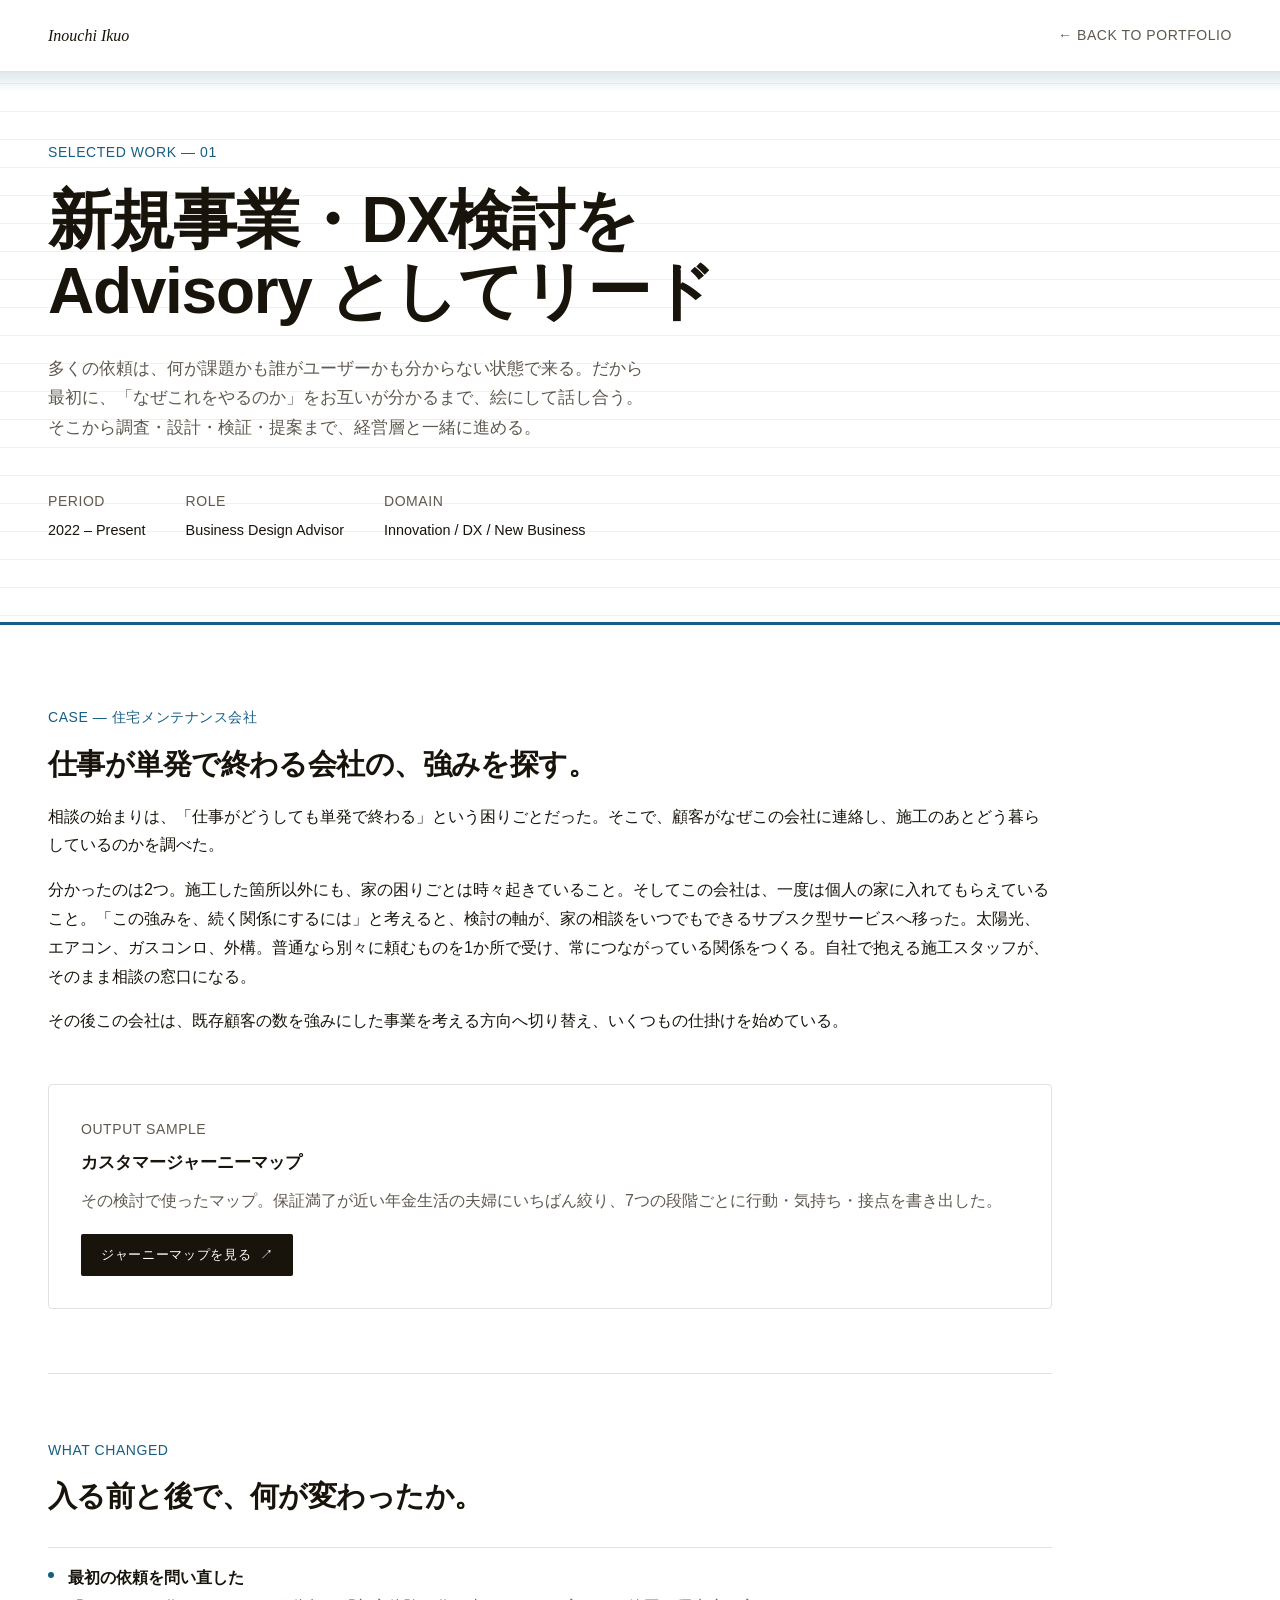
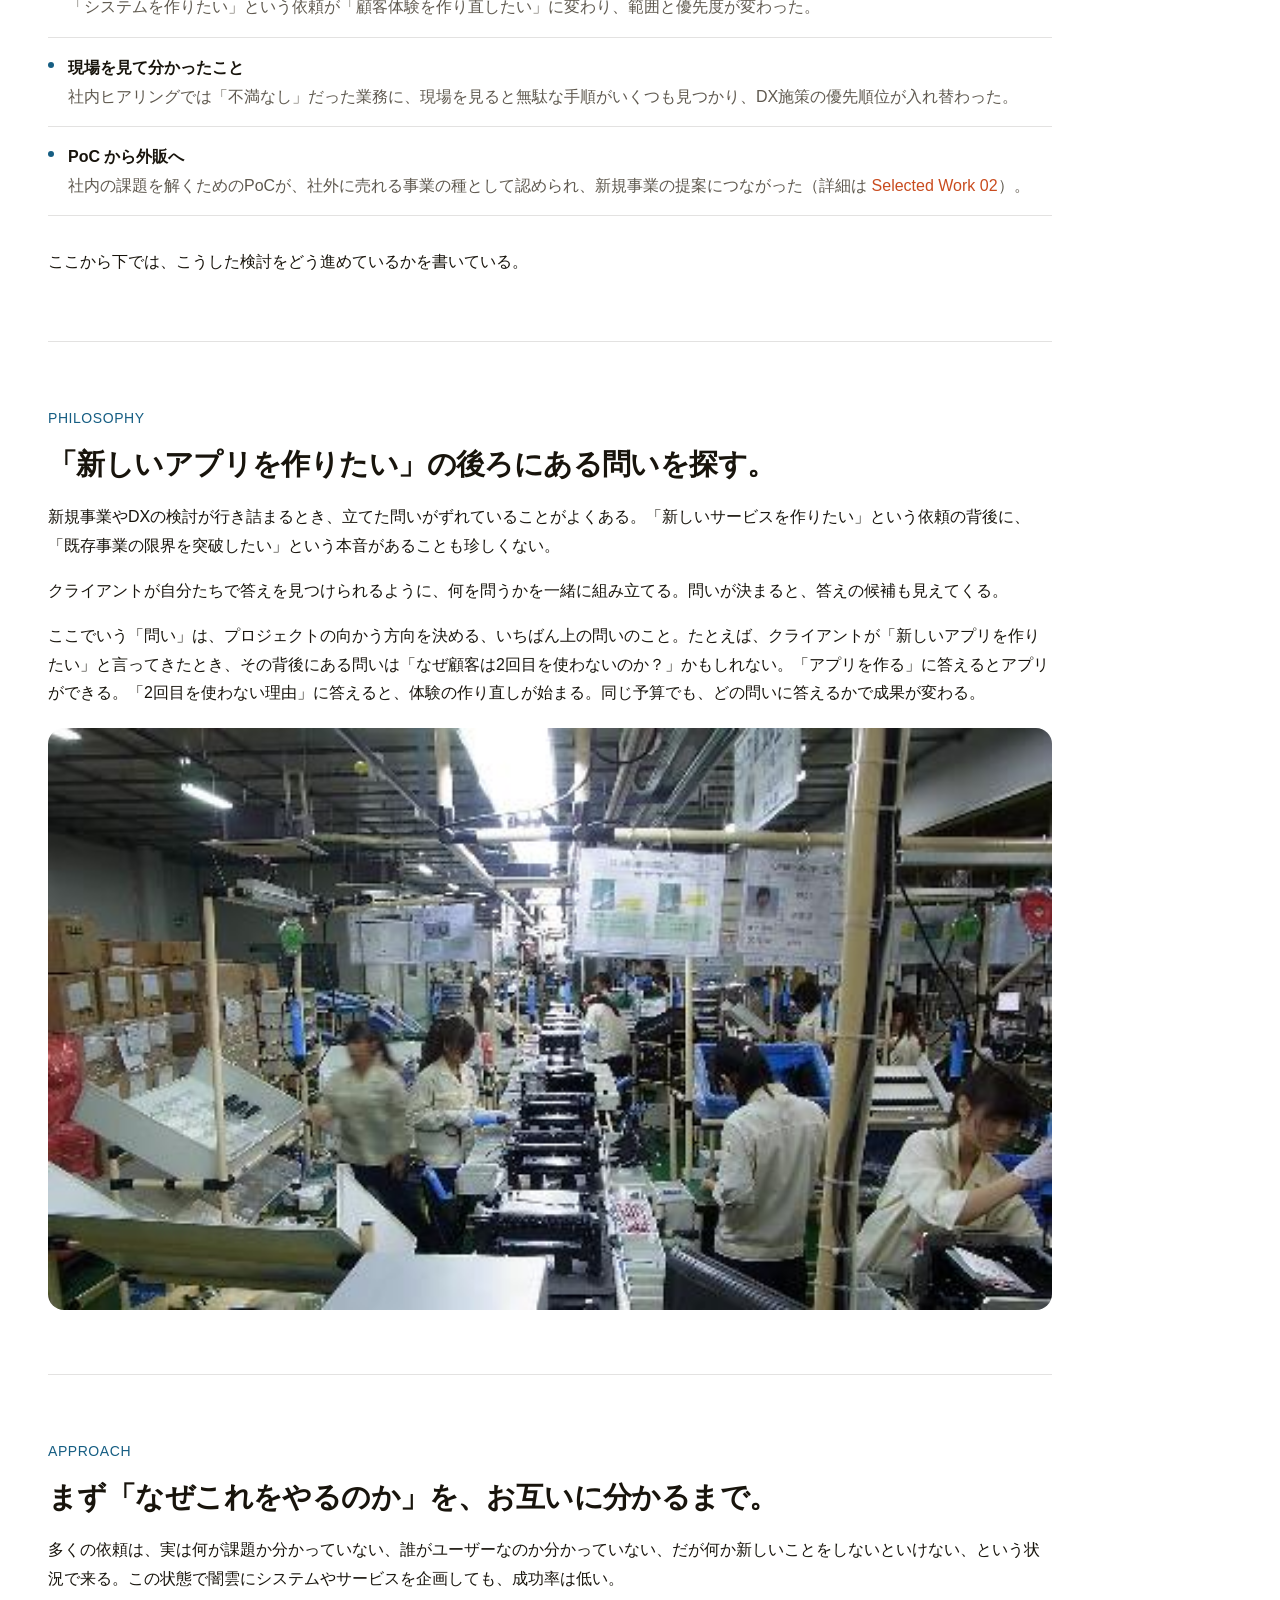
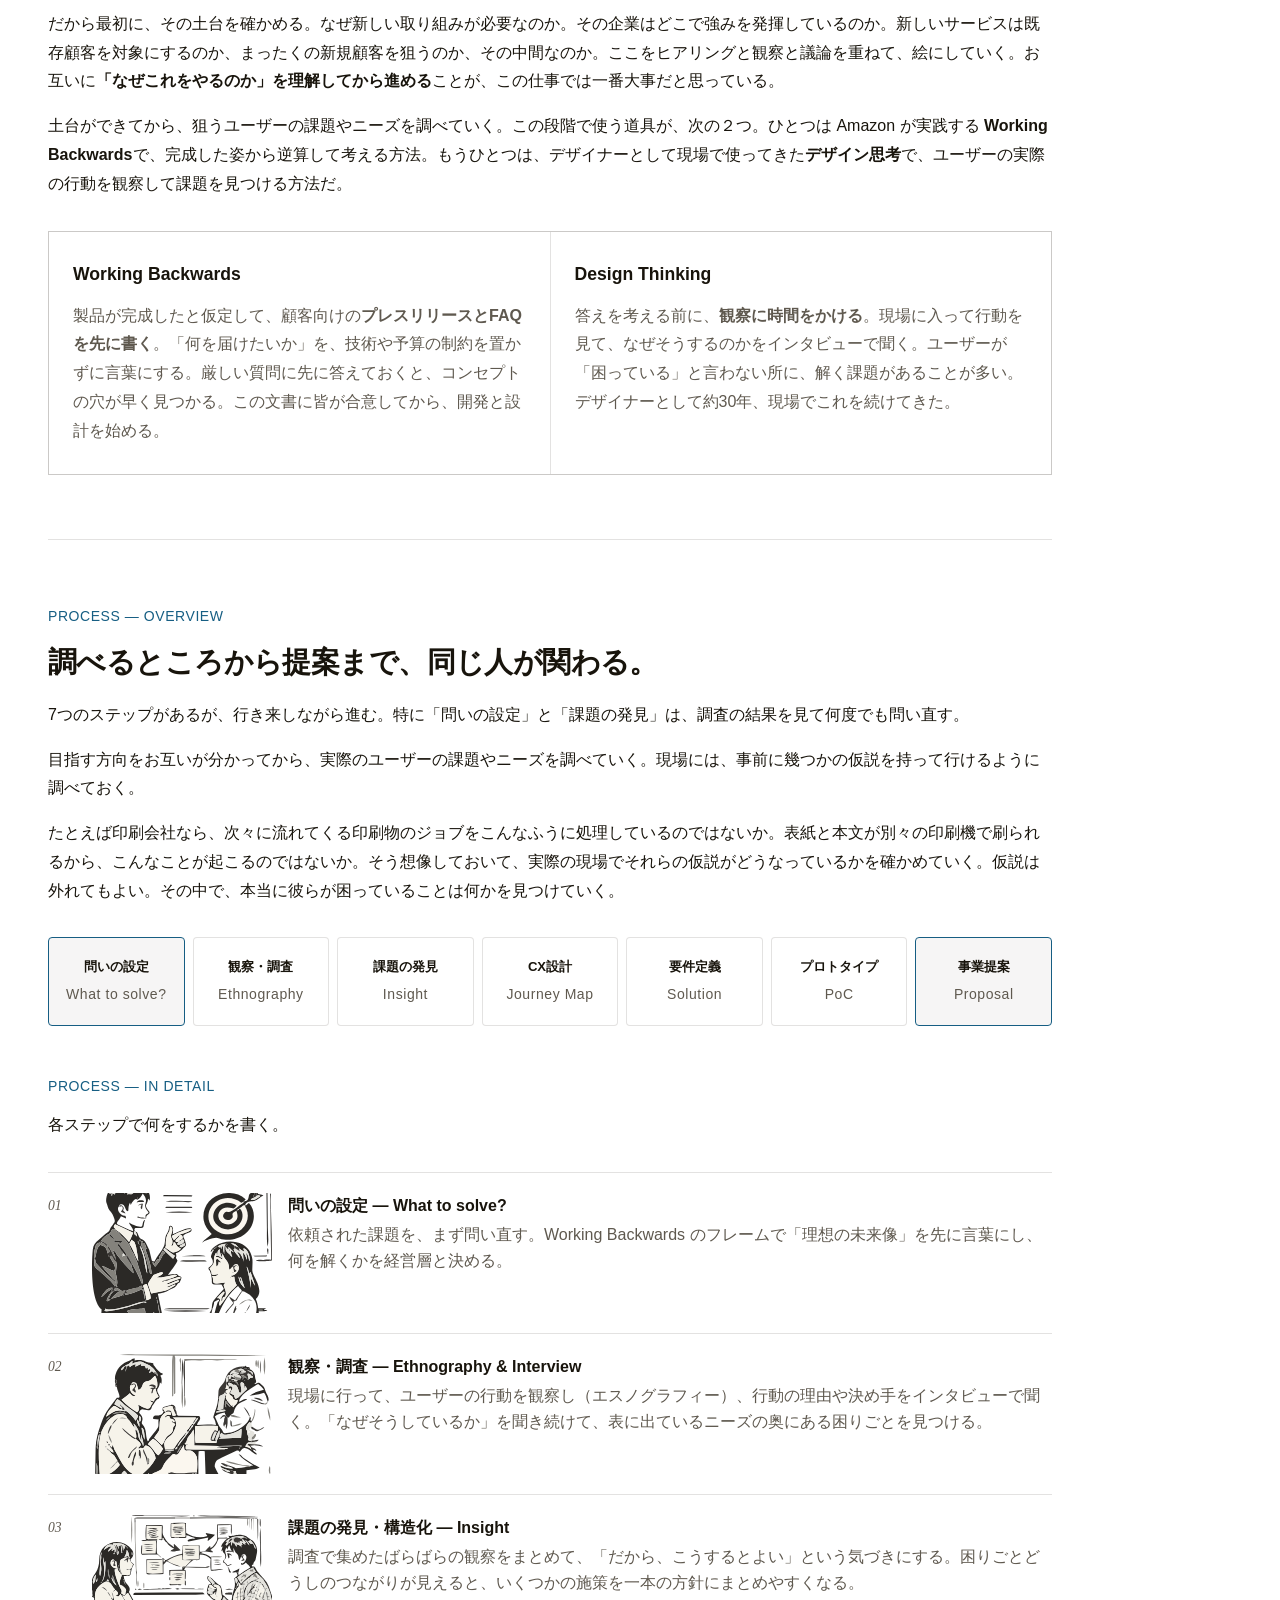
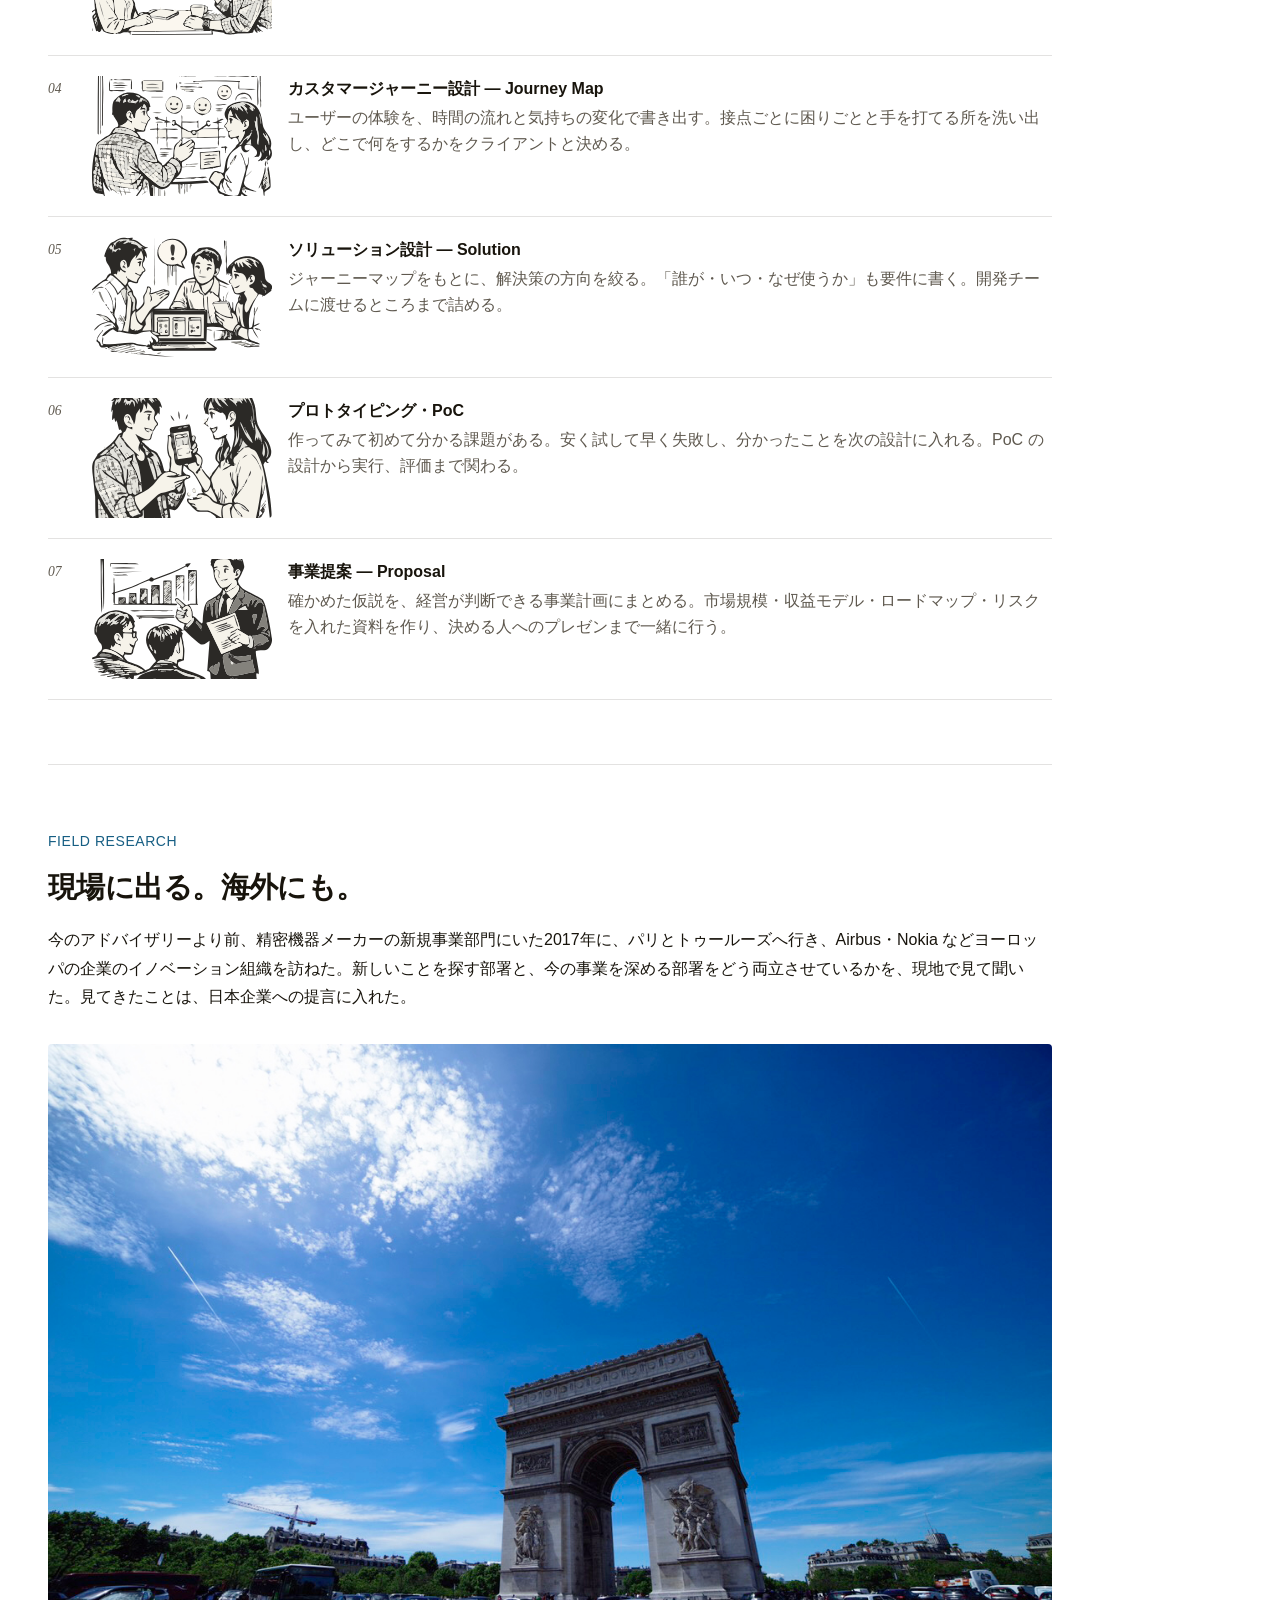
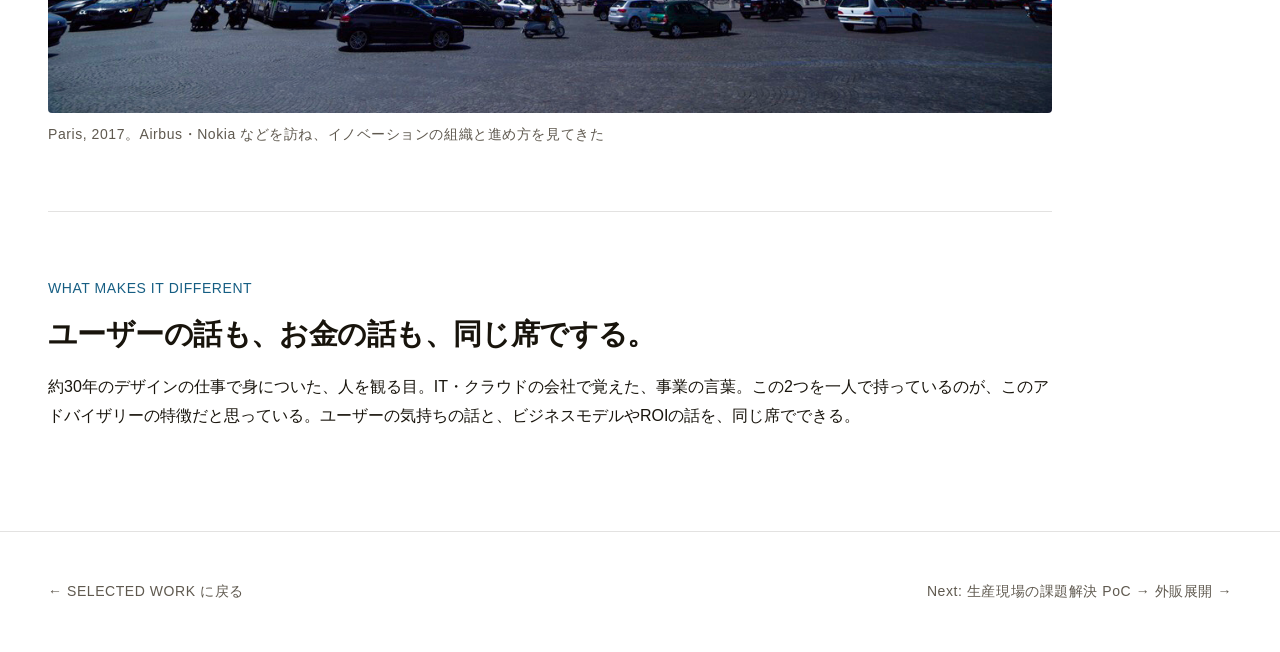
==== commit 7e4a7f30: "Add files via upload" ====
--- a/advisory.html
+++ b/advisory.html
@@ -6,9 +6,9 @@
   <link rel="stylesheet" href="css/tokens.css">
   <link rel="stylesheet" href="css/nav.css">
   <link rel="stylesheet" href="css/case.css">
-  <meta name="description" content="大企業の経営層と並走し、複数部門を横断して経営・事業・技術をつなぐ。事業の「問い」の設定からビジネスモデル検証・プロトタイピングまでを支援。">
+  <meta name="description" content="何が課題かも決まっていない段階から、経営層と一緒に調べ、事業の案を試作で確かめて提案する。">
   <meta property="og:title" content="新規事業・DX検討を Advisory としてリード — Inouchi Ikuo">
-  <meta property="og:description" content="大企業の経営層と並走し、複数部門を横断して経営・事業・技術をつなぐ。事業の「問い」の設定からビジネスモデル検証・プロトタイピングまでを支援。">
+  <meta property="og:description" content="何が課題かも決まっていない段階から、経営層と一緒に調べ、事業の案を試作で確かめて提案する。">
   <meta property="og:type" content="website">
   <title>Advisory — Inouchi Ikuo</title>
 </head>
@@ -25,7 +25,7 @@
   <div class="case-hero">
     <p class="case-eyebrow">Selected Work — 01</p>
     <h1 class="case-title">新規事業・DX検討を<br>Advisory としてリード</h1>
-    <p class="case-subtitle">多くの依頼は、何が課題かも誰がユーザーかも分からない状態で来る。だから最初にやるのは、「なぜこれをやるのか」をお互いに分かるまで可視化すること。そこから調査・設計・検証・提案まで、経営層と並走する。</p>
+    <p class="case-subtitle">多くの依頼は、何が課題かも誰がユーザーかも分からない状態で来る。だから最初に、「なぜこれをやるのか」をお互いが分かるまで、絵にして話し合う。そこから調査・設計・検証・提案まで、経営層と一緒に進める。</p>
     <dl class="case-meta">
       <div class="case-meta-item">
         <dt>Period</dt>
@@ -60,7 +60,7 @@
     <div class="output-sample">
       <p class="output-sample-label">Output Sample</p>
       <p class="output-sample-title">カスタマージャーニーマップ</p>
-      <p class="output-sample-desc">その検討で使ったマップ。保証満了が近い年金生活の夫婦を最優先セグメントとして、7フェーズの行動・感情・接点を可視化した。</p>
+      <p class="output-sample-desc">その検討で使ったマップ。保証満了が近い年金生活の夫婦にいちばん絞り、7つの段階ごとに行動・気持ち・接点を書き出した。</p>
       <a class="output-sample-btn" href="journey-tanaka.html" target="_blank">ジャーニーマップを見る &nbsp;↗</a>
     </div>
 
@@ -71,16 +71,16 @@
 
     <ul class="outcome-list">
       <li>
-        <strong>スタート地点の「問い直し」</strong>
-        <span>「システムを作りたい」という依頼が「顧客体験を作り直したい」という問いに変わり、プロジェクトの範囲と優先度が変わった。</span>
-      </li>
-      <li>
-        <strong>現場観察で見えたこと</strong>
-        <span>社内ヒアリングでは「不満なし」と言われていた業務プロセスに、現場観察で暗黙の非効率が複数見つかり、DX施策の優先順位が入れ替わった。</span>
-      </li>
-      <li>
-        <strong>PoC から外販展開へ</strong>
-        <span>社内課題の解決を目的としたPoCが、外販ビジネスの種として認められ、新規事業提案へと発展した（詳細は <a href="poc.html" style="color:var(--accent);">Selected Work 02</a>）。</span>
+        <strong>最初の依頼を問い直した</strong>
+        <span>「システムを作りたい」という依頼が「顧客体験を作り直したい」に変わり、範囲と優先度が変わった。</span>
+      </li>
+      <li>
+        <strong>現場を見て分かったこと</strong>
+        <span>社内ヒアリングでは「不満なし」だった業務に、現場を見ると無駄な手順がいくつも見つかり、DX施策の優先順位が入れ替わった。</span>
+      </li>
+      <li>
+        <strong>PoC から外販へ</strong>
+        <span>社内の課題を解くためのPoCが、社外に売れる事業の種として認められ、新規事業の提案につながった（詳細は <a href="poc.html" style="color:var(--accent);">Selected Work 02</a>）。</span>
       </li>
     </ul>
 
@@ -96,10 +96,10 @@
       新規事業やDXの検討が行き詰まるとき、立てた問いがずれていることがよくある。「新しいサービスを作りたい」という依頼の背後に、「既存事業の限界を突破したい」という本音があることも珍しくない。
     </p>
     <p>
-      アドバイザリーの仕事は、クライアントが自分たちで答えを見つけられるように、「問いの構造」を一緒に作ることだと考えている。問いが定まると、解の候補も見えてくる。
-    </p>
-    <p>
-      ここでいう「問い」とは、プロジェクトの向かう方向を決める一番上の命題のことだ。たとえば、クライアントが「新しいアプリを作りたい」と言ってきたとき、その背後にある問いは「なぜ顧客は2回目を使わないのか？」かもしれない。「アプリを作る」に答えるとアプリができる。「2回目を使わない理由」に答えると、体験の作り直しが始まる。同じ予算でも、どの問いに答えるかで成果が変わる。
+      クライアントが自分たちで答えを見つけられるように、何を問うかを一緒に組み立てる。問いが決まると、答えの候補も見えてくる。
+    </p>
+    <p>
+      ここでいう「問い」は、プロジェクトの向かう方向を決める、いちばん上の問いのこと。たとえば、クライアントが「新しいアプリを作りたい」と言ってきたとき、その背後にある問いは「なぜ顧客は2回目を使わないのか？」かもしれない。「アプリを作る」に答えるとアプリができる。「2回目を使わない理由」に答えると、体験の作り直しが始まる。同じ予算でも、どの問いに答えるかで成果が変わる。
     </p>
 
     <img loading="lazy" class="case-hero-img" src="images/advisory/genba001.jpg" alt="製造現場">
@@ -114,7 +114,7 @@
       多くの依頼は、実は何が課題か分かっていない、誰がユーザーなのか分かっていない、だが何か新しいことをしないといけない、という状況で来る。この状態で闇雲にシステムやサービスを企画しても、成功率は低い。
     </p>
     <p>
-      だから最初にやるのは、土台の可視化だ。なぜ新しい取り組みが必要なのか。その企業はどこで強みを発揮しているのか。新しいサービスは既存顧客を対象にするのか、まったくの新規顧客を狙うのか、その中間なのか。ここをヒアリングと観察と議論を重ねて、絵にしていく。お互いに<strong>「なぜこれをやるのか」を理解してから進める</strong>ことが、この仕事では一番大事だと思っている。
+      だから最初に、その土台を確かめる。なぜ新しい取り組みが必要なのか。その企業はどこで強みを発揮しているのか。新しいサービスは既存顧客を対象にするのか、まったくの新規顧客を狙うのか、その中間なのか。ここをヒアリングと観察と議論を重ねて、絵にしていく。お互いに<strong>「なぜこれをやるのか」を理解してから進める</strong>ことが、この仕事では一番大事だと思っている。
     </p>
     <p>
       土台ができてから、狙うユーザーの課題やニーズを調べていく。この段階で使う道具が、次の２つ。ひとつは Amazon が実践する <strong>Working Backwards</strong>で、完成した姿から逆算して考える方法。もうひとつは、デザイナーとして現場で使ってきた<strong>デザイン思考</strong>で、ユーザーの実際の行動を観察して課題を見つける方法だ。
@@ -123,11 +123,11 @@
     <div class="two-col">
       <div class="two-col-item">
         <h3>Working Backwards</h3>
-        <p>製品が完成したと仮定して、顧客向けの<strong>プレスリリースとFAQを先に書く</strong>。「何を届けたいか」を技術や予算の制約なしに言語化し、厳しい問いに先回りして答えることでコンセプトの穴を早く見つける。この文書が合意されて初めて、開発・設計が始まる。</p>
+        <p>製品が完成したと仮定して、顧客向けの<strong>プレスリリースとFAQを先に書く</strong>。「何を届けたいか」を、技術や予算の制約を置かずに言葉にする。厳しい質問に先に答えておくと、コンセプトの穴が早く見つかる。この文書に皆が合意してから、開発と設計を始める。</p>
       </div>
       <div class="two-col-item">
         <h3>Design Thinking</h3>
-        <p>答えを考える前に、<strong>観察に時間をかける</strong>。現場に入り込んで行動を見て、言葉の背後にある動機をインタビューで掘る。ユーザーが「困っている」と言わない所に、解くべき課題が隠れていることが多い。デザイナーとして約30年、この感覚を現場で磨いてきた。</p>
+        <p>答えを考える前に、<strong>観察に時間をかける</strong>。現場に入って行動を見て、なぜそうするのかをインタビューで聞く。ユーザーが「困っている」と言わない所に、解く課題があることが多い。デザイナーとして約30年、現場でこれを続けてきた。</p>
       </div>
     </div>
 
@@ -135,8 +135,8 @@
 
     <p class="section-label">Process — Overview</p>
     <h2>調べるところから提案まで、同じ人が関わる。</h2>
-    <p>7つのステップで構成されるが、行き来しながら進む。特に「問いの設定」と「課題の発見」は、調査の結果を受けて何度でも問い直す。</p>
-    <p>目指す方向の土台が共通認識として確立されてから、実際のユーザーの課題やニーズを調べていく。現場には、事前に幾つかの仮説を持って行けるように調べておく。</p>
+    <p>7つのステップがあるが、行き来しながら進む。特に「問いの設定」と「課題の発見」は、調査の結果を見て何度でも問い直す。</p>
+    <p>目指す方向をお互いが分かってから、実際のユーザーの課題やニーズを調べていく。現場には、事前に幾つかの仮説を持って行けるように調べておく。</p>
     <p>たとえば印刷会社なら、次々に流れてくる印刷物のジョブをこんなふうに処理しているのではないか。表紙と本文が別々の印刷機で刷られるから、こんなことが起こるのではないか。そう想像しておいて、実際の現場でそれらの仮説がどうなっているかを確かめていく。仮説は外れてもよい。その中で、本当に彼らが困っていることは何かを見つけていく。</p>
 
     <div class="flow-wrap">
@@ -187,7 +187,7 @@
     </div>
 
     <p class="section-label" style="margin-top: 48px;">Process — In Detail</p>
-    <p>各ステップで何をするか、なぜそれが重要かを詳しく説明する。</p>
+    <p>各ステップで何をするかを書く。</p>
 
     <ul class="process-list">
       <li>
@@ -195,7 +195,7 @@
         <img loading="lazy" class="process-img" src="images/advisory/step01.svg" alt="問いの設定">
         <div class="process-content">
           <strong>問いの設定 — What to solve?</strong>
-          <span>依頼された課題を、まず問い直す。Working Backwards のフレームで「理想の未来像」を先に言葉にし、解くべき問いを経営層と合意する。この段階の質が、その後のプロジェクトを左右する。</span>
+          <span>依頼された課題を、まず問い直す。Working Backwards のフレームで「理想の未来像」を先に言葉にし、何を解くかを経営層と決める。</span>
         </div>
       </li>
       <li>
@@ -203,7 +203,7 @@
         <img loading="lazy" class="process-img" src="images/advisory/step02.svg" alt="観察・調査" style="object-position: top;">
         <div class="process-content">
           <strong>観察・調査 — Ethnography & Interview</strong>
-          <span>現場に足を運び、ユーザーの行動を観察するエスノグラフィーと、行動の背景にある動機や判断基準を探るインタビューを組み合わせる。「なぜそうしているか」を聞き続けて、表に出ているニーズの背後にある課題を掘り起こす。</span>
+          <span>現場に行って、ユーザーの行動を観察し（エスノグラフィー）、行動の理由や決め手をインタビューで聞く。「なぜそうしているか」を聞き続けて、表に出ているニーズの奥にある困りごとを見つける。</span>
         </div>
       </li>
       <li>
@@ -211,7 +211,7 @@
         <img loading="lazy" class="process-img" src="images/advisory/step03.svg" alt="課題の発見">
         <div class="process-content">
           <strong>課題の発見・構造化 — Insight</strong>
-          <span>調査で得た断片的な観察をパターンにまとめ、「だから、こうするとよい」というインサイトにする。課題を構造で捉えることで、複数の施策を束ねた一貫した戦略の下地を作る。</span>
+          <span>調査で集めたばらばらの観察をまとめて、「だから、こうするとよい」という気づきにする。困りごとどうしのつながりが見えると、いくつかの施策を一本の方針にまとめやすくなる。</span>
         </div>
       </li>
       <li>
@@ -219,7 +219,7 @@
         <img loading="lazy" class="process-img" src="images/advisory/step05.svg" alt="ジャーニーマップ">
         <div class="process-content">
           <strong>カスタマージャーニー設計 — Journey Map</strong>
-          <span>ユーザーの体験を時系列と感情の変化で可視化する。タッチポイントごとの課題と機会を洗い出し、どこにどんな介入が必要かをクライアントと合意する。戦略を、実感できる体験の設計に落とし込む。</span>
+          <span>ユーザーの体験を、時間の流れと気持ちの変化で書き出す。接点ごとに困りごとと手を打てる所を洗い出し、どこで何をするかをクライアントと決める。</span>
         </div>
       </li>
       <li>
@@ -227,7 +227,7 @@
         <img loading="lazy" class="process-img" src="images/advisory/step06.svg" alt="ソリューション設計">
         <div class="process-content">
           <strong>ソリューション設計 — Solution</strong>
-          <span>ジャーニーマップを起点に、解決策の方向性を絞り込む。「誰が・いつ・なぜ使うか」という文脈も含めて要件にする。開発チームへの橋渡しまでを視野に入れた精度で仕上げる。</span>
+          <span>ジャーニーマップをもとに、解決策の方向を絞る。「誰が・いつ・なぜ使うか」も要件に書く。開発チームに渡せるところまで詰める。</span>
         </div>
       </li>
       <li>
@@ -235,7 +235,7 @@
         <img loading="lazy" class="process-img" src="images/advisory/step07.svg" alt="プロトタイピング">
         <div class="process-content">
           <strong>プロトタイピング・PoC</strong>
-          <span>作ってみて初めて見える課題がある。低コストで試し、早く失敗し、学びを次の設計に反映する。PoC の設計から実行、評価まで関わる。</span>
+          <span>作ってみて初めて分かる課題がある。安く試して早く失敗し、分かったことを次の設計に入れる。PoC の設計から実行、評価まで関わる。</span>
         </div>
       </li>
       <li>
@@ -243,7 +243,7 @@
         <img loading="lazy" class="process-img" src="images/advisory/step08.svg" alt="事業提案">
         <div class="process-content">
           <strong>事業提案 — Proposal</strong>
-          <span>検証された仮説を、経営判断に足りる事業計画に仕上げる。市場規模・収益モデル・ロードマップ・リスク評価を含むデッキを作成し、意思決定者へのプレゼンテーションまで一緒に行う。</span>
+          <span>確かめた仮説を、経営が判断できる事業計画にまとめる。市場規模・収益モデル・ロードマップ・リスクを入れた資料を作り、決める人へのプレゼンまで一緒に行う。</span>
         </div>
       </li>
     </ul>
@@ -253,20 +253,20 @@
     <p class="section-label">Field Research</p>
     <h2>現場に出る。海外にも。</h2>
     <p>
-      リサーチは机の上で完結しない。これは今のアドバイザリーより前、精密機器メーカーの新規事業部門にいた頃の話だが、2017年、パリ・トゥールーズへの現地視察では、Airbus・Nokia をはじめとする欧州企業のイノベーション組織・活動を直接調査した。組織がいかに「探索」と「深化」を両立させているか、その構造と文化を現地で観察することで、日本企業への提言に厚みを加えた。
+      今のアドバイザリーより前、精密機器メーカーの新規事業部門にいた2017年に、パリとトゥールーズへ行き、Airbus・Nokia などヨーロッパの企業のイノベーション組織を訪ねた。新しいことを探す部署と、今の事業を深める部署をどう両立させているかを、現地で見て聞いた。見てきたことは、日本企業への提言に入れた。
     </p>
 
     <figure class="case-figure">
       <img loading="lazy" src="images/advisory/france001.jpg" alt="パリ 凱旋門">
-      <figcaption>Paris, 2017 — 欧州企業のイノベーション活動現地調査。Airbus・Nokia 等を訪問し、組織文化・推進体制をリサーチ。</figcaption>
+      <figcaption>Paris, 2017。Airbus・Nokia などを訪ね、イノベーションの組織と進め方を見てきた</figcaption>
     </figure>
 
     <hr class="divider">
 
     <p class="section-label">What Makes It Different</p>
-    <h2>デザイナーが、経営の言語を話す。</h2>
-    <p>
-      約30年のデザインキャリアで磨いた「人を観る目」と、IT・クラウド企業での実務で身につけた「事業の言葉」。この二つを一人の中に持っていることが、このアドバイザリーの特徴だと思っている。ユーザーの感情を語りながら、同時にビジネスモデルとROIも語れる。経営層とデザインチームが同じ場所で話すには、両方の言葉が要る。
+    <h2>ユーザーの話も、お金の話も、同じ席でする。</h2>
+    <p>
+      約30年のデザインの仕事で身についた、人を観る目。IT・クラウドの会社で覚えた、事業の言葉。この2つを一人で持っているのが、このアドバイザリーの特徴だと思っている。ユーザーの気持ちの話と、ビジネスモデルやROIの話を、同じ席でできる。
     </p>
 
   </div>
--- a/css/tokens.css
+++ b/css/tokens.css
@@ -2,15 +2,34 @@
 *, *::before, *::after { box-sizing: border-box; margin: 0; padding: 0; }
 img { display: block; max-width: 100%; }
 
+/* ── Windows 用：游ゴシックの標準を Medium に、太字を Bold に当てる（端末に入っている字を使うだけで、読み込みは無い） ── */
+@font-face { font-family: YuGothicMB; src: local("Yu Gothic Medium"), local("YuGothic-Medium"); font-weight: 100 500; }
+@font-face { font-family: YuGothicMB; src: local("Yu Gothic Bold"), local("YuGothic-Bold"); font-weight: 600 900; }
+
 /* ── Design Tokens ── */
 :root {
-  --bg:      #F2EDE3;
+  /* 2026-10-20 生成り #F2EDE3 から白へ（生成り＋錆色＋Georgia の組み合わせがAI生成サイトに見えたため） */
+  --bg:      #FFFFFF;
   --fg:      #18140C;
-  --muted:   #8A8378;
+  /* 2026-10-20 #8A8378 から濃くした（白地で約6.9:1） */
+  --muted:   #5F594F;
   --border:  rgba(24,20,12,.12);
   --accent:  #C94B1E;
-  --serif:   Georgia, "Times New Roman", serif;
-  --sans:    -apple-system, BlinkMacSystemFont, "Segoe UI", sans-serif;
+  /* 英字は Georgia、日本語は明朝（Mac=ヒラギノ明朝、Windows=游明朝）に落とす */
+  --serif:   Georgia, "Times New Roman", "Hiragino Mincho ProN", "Yu Mincho", YuMincho, serif;
+  /* 日本語の見出し用。明朝を先に置き、見出しの中の英字も明朝の英字で出す（Georgia だと英字だけ大きく浮く） */
+  --serif-ja: "Hiragino Mincho ProN", "Yu Mincho", YuMincho, serif;
+  /* Windows の游ゴシックは標準の太さだと細くかすれるので、Medium と Bold を組にした YuGothicMB を先に置く（下の @font-face） */
+  /* 2026-10-20 作品ごとの色（日本の伝統色・渋め）。どれも白地で文字にして約5:1以上 */
+  --tone-advisory:   #165E83; /* 藍色 */
+  --tone-poc:        #726D40; /* 海松色 */
+  --tone-tribus:     #316745; /* 千歳緑 */
+  --tone-tsukuroom:  #9F563A; /* 柿渋色 */
+  --tone-heiankyo:   #9E3D3F; /* 蘇芳 */
+  --tone-making:     #745399; /* 江戸紫 */
+  --tone-enterprise: #53727D; /* 錆納戸 */
+  --tone-alpine:     #19448E; /* 瑠璃紺 */
+  --sans:    -apple-system, BlinkMacSystemFont, "Segoe UI", "Hiragino Sans", "Hiragino Kaku Gothic ProN", YuGothicMB, "Yu Gothic", Meiryo, sans-serif;
 }
 
 /* ── Base ── */
--- a/css/nav.css
+++ b/css/nav.css
@@ -6,7 +6,7 @@
   align-items: center;
   justify-content: space-between;
   padding: 22px 48px;
-  background: rgba(242,237,227,.88);
+  background: rgba(255,255,255,.9);
   backdrop-filter: blur(12px);
   -webkit-backdrop-filter: blur(12px);
   border-bottom: 1px solid var(--border);
@@ -39,9 +39,13 @@
   transition: color .2s, gap .2s;
 }
 .back-link:hover { color: var(--fg); gap: 14px; }
-.back-project { font-size: .78rem; color: var(--muted); }
+.back-project { font-size: .78rem; color: var(--muted); transition: color .2s; }
+a.back-project:hover { color: var(--fg); }
 
 @media (max-width: 768px) {
   nav { padding: 18px 24px; }
   .back-section { padding: 32px 24px; flex-direction: column; gap: 16px; align-items: flex-start; }
 }
+
+/* ── 2026-10-20 小さい英字ラベルを14pxに ── */
+.nav-back, .back-link, .back-project { font-size: .875rem; letter-spacing: .04em; }
--- a/css/case.css
+++ b/css/case.css
@@ -17,8 +17,9 @@
   font-size: .75rem; letter-spacing: .1em; text-transform: uppercase;
   color: var(--accent); margin-bottom: 20px;
 }
+/* 日本語を含む見出しは正体（日本語の書体に斜体は無く、italic だと機械的に傾いた字になる） */
 .case-title {
-  font-family: var(--serif); font-style: italic;
+  font-family: var(--serif); font-style: normal;
   font-size: clamp(2.4rem, 5vw, 4.2rem);
   font-weight: normal; line-height: 1.1; letter-spacing: -.02em; margin-bottom: 28px;
 }
@@ -40,7 +41,7 @@
   color: var(--accent); margin-bottom: 16px;
 }
 h2 {
-  font-family: var(--serif); font-style: italic;
+  font-family: var(--serif); font-style: normal;
   font-size: 1.8rem; font-weight: normal; line-height: 1.25; margin-bottom: 20px;
 }
 p { font-size: .95rem; line-height: 1.8; color: var(--fg); margin-bottom: 20px; }
@@ -50,7 +51,7 @@
 /* ── Pullquote ── */
 .pullquote { border-left: 3px solid var(--accent); padding: 4px 0 4px 28px; margin: 48px 0; }
 .pullquote p {
-  font-family: var(--serif); font-style: italic;
+  font-family: var(--serif); font-style: normal;
   font-size: 1.25rem; line-height: 1.6; color: var(--fg); margin: 0;
 }
 
@@ -114,7 +115,7 @@
 }
 .two-col-item { background: var(--bg); padding: 28px 24px; }
 .two-col-item h3 {
-  font-family: var(--serif); font-style: italic; font-size: 1.1rem;
+  font-family: var(--serif); font-style: normal; font-size: 1.1rem;
   font-weight: normal; margin-bottom: 12px;
 }
 .two-col-item p { font-size: .85rem; color: var(--muted); margin: 0; }
@@ -145,9 +146,9 @@
   background: var(--border); border: 1px solid var(--border); margin: 40px 0;
 }
 .screen-item,
-.screen-wrap { background: var(--bg); overflow: hidden; }
+.screen-wrap { background: var(--bg); overflow: hidden; display: flex; flex-direction: column; justify-content: flex-end; }
 .screen-item img,
-.screen-wrap img { width: 100%; height: 220px; object-fit: cover; display: block; }
+.screen-wrap img { width: 100%; height: auto; display: block; }
 .screen-caption {
   padding: 10px 14px; font-size: .72rem; color: var(--muted);
   letter-spacing: .04em; border-top: 1px solid var(--border);
@@ -203,7 +204,7 @@
   display: grid; grid-template-columns: 1fr 2fr; gap: 32px; align-items: center;
 }
 .product-block img { width: 100%; height: auto; }
-.product-name { font-family: var(--serif); font-style: italic; font-size: 1.3rem; margin-bottom: 12px; }
+.product-name { font-family: var(--serif); font-style: normal; font-size: 1.3rem; margin-bottom: 12px; }
 .product-desc { font-size: .88rem; line-height: 1.7; color: var(--muted); margin: 0; }
 
 /* ── Flow (advisory process diagram) ── */
@@ -246,14 +247,14 @@
 
 /* ── Full-width figure ── */
 .case-figure { margin: 32px 0; }
-.case-figure img { width: 100%; border-radius: 4px; opacity: .93; }
+.case-figure img { width: 100%; border-radius: 4px; }
 .case-figure figcaption {
   margin-top: 10px; font-size: .78rem; color: var(--muted); letter-spacing: .04em;
 }
 
 /* ── Full-width hero image ── */
 .case-hero-img {
-  width: 100%; border-radius: 16px; opacity: .92; margin-bottom: 40px;
+  width: 100%; border-radius: 16px; margin-bottom: 40px;
 }
 
 /* ── Output sample box ── */
@@ -278,8 +279,17 @@
 }
 
 .section-label-spaced { margin-top: 40px; }
+.case-photo-plain { border: none; }
+.case-photo-plain .case-photo-caption { border-top: none; padding-left: 0; }
 .case-photo-dark { background: #111; }
 .case-photo-dark img { max-width: 480px; margin: 0 auto; }
+/* 枠を画像の幅に合わせる（縦長の画像の左右に黒い帯を出さない・2026-10 KITT） */
+/* 🚫 fit-content だと説明文の長さで枠が広がり、画像の左右に黒い帯が残った。min-content だと画像ごと細く潰れた
+   → 枠の幅を画像の表示幅（420px）に固定し、画像は枠いっぱい・説明文は枠の中で折り返す */
+.case-photo-fit { width: 420px; max-width: 100%; margin-left: auto; margin-right: auto; }
+.case-photo-fit img { width: 100%; max-width: none; }
+/* 縦長の地図（832×962）。本文幅いっぱいだと画面の高さを超えるので幅を絞る */
+.case-photo-fit.case-photo-map { width: 560px; }
 .screen-wrap-flush { margin: 0; }
 
 /* ── Responsive ── */
@@ -297,3 +307,66 @@
   .process-list li:has(.process-img) { grid-template-columns: 28px 1fr; }
   .process-img { width: 100%; height: auto; }
 }
+
+/* ── 2026-10-20 案A：差し色はリンクだけ。本文と説明は16px、キャプションは14px ──
+   戻すときはこのブロックを消す */
+.case-eyebrow, .section-label, .insight-label { color: var(--muted); }
+.pullquote { border-left-color: var(--fg); }
+.outcome-list li::before { background: var(--fg); }
+.stat-num { color: var(--fg); }
+.flow-step.highlight .flow-box { border-color: var(--fg); background: rgba(24,20,12,.04); }
+p { font-size: 1rem; }
+.process-list li, .flow-list li, .outcome-list li { font-size: 1rem; }
+.process-content strong, .flow-content strong { font-size: 1rem; }
+.process-content span, .flow-content span, .outcome-list li span,
+.two-col-item p, .insight-text, .product-desc, .output-sample-desc, .connected-desc { font-size: 1rem; }
+.case-photo-caption, .screen-caption, .case-figure figcaption, .process-step .desc { font-size: .875rem; }
+
+/* ── 2026-10-20 書体の決まり ──
+   日本語の見出しはすべてゴシック。ページの題と h2 は太字 700、それより下は 600。
+   Georgia は英字だけの番号などに残す */
+.case-title, h2 { font-family: var(--sans); font-weight: 700; letter-spacing: -.02em; }
+.pullquote p, .two-col-item h3, .product-name { font-family: var(--sans); font-weight: 600; }
+
+/* ── 2026-10-20 作品ごとの色（body の class で切り替え。値は tokens.css） ──
+   色を付けるのは小さな所だけ：ラベル・数字・箇条書きの点・引用の線・上部の下線。大きな見出しは墨のまま */
+.tone-advisory   { --tone: var(--tone-advisory); }
+.tone-poc        { --tone: var(--tone-poc); }
+.tone-tribus     { --tone: var(--tone-tribus); }
+.tone-tsukuroom  { --tone: var(--tone-tsukuroom); }
+.tone-heiankyo   { --tone: var(--tone-heiankyo); }
+.tone-making     { --tone: var(--tone-making); }
+.tone-enterprise { --tone: var(--tone-enterprise); }
+.tone-alpine     { --tone: var(--tone-alpine); }
+.case-eyebrow, .section-label, .insight-label { color: var(--tone, var(--muted)); }
+.stat-num { color: var(--tone, var(--fg)); }
+.outcome-list li::before { background: var(--tone, var(--fg)); }
+.pullquote { border-left-color: var(--tone, var(--fg)); }
+.case-hero-section { border-bottom: 3px solid var(--tone, var(--border)); }
+.flow-step.highlight .flow-box { border-color: var(--tone, var(--fg)); }
+.artifact-link, .connected-arrow { color: var(--tone, var(--accent)); }
+
+/* ── 2026-10-20 事例の上部に、作品の色の薄い影を上から落とす（井内さん案） ──
+   罫線の下に重ね、下へ向かって白に消える。色の面やカードにはしない */
+.case-hero-section {
+  background-image:
+    repeating-linear-gradient(to bottom, transparent, transparent 27px, rgba(24,20,12,.06) 27px, rgba(24,20,12,.06) 28px),
+    linear-gradient(to bottom, transparent var(--nav-h), color-mix(in srgb, var(--tone, transparent) 14%, transparent) var(--nav-h), transparent calc(var(--nav-h) + 20px));
+}
+/* 影はトップの上部の影（0 4px 16px・8%）と同じくらいの高さ約20px。固定メニューの下から始める */
+:root { --nav-h: 72px; }
+@media (max-width: 768px) { :root { --nav-h: 64px; } }
+
+/* ── 2026-10-20 小さい英字ラベルを14pxに。字間は .04em まで ── */
+.case-eyebrow, .section-label, .insight-label, .case-meta-item dt, .tag, .artifact-label,
+.artifact-link, .connected-num, .connected-arrow, .team-item dt, .flow-box span, .output-sample-label {
+  font-size: .875rem; letter-spacing: .04em;
+}
+
+/* ── 2026-10-21 色の役目をトップにそろえる：リンクは錆色、作品の色はラベル・数字・点・線・影だけ ── */
+.artifact-link, .connected-arrow { color: var(--accent); }
+.tag { color: var(--muted); border-color: var(--border); }
+
+/* ── 2026-10-21 ページ内の短い動画（音なし・繰り返し）。画像と同じ枠に入れる ── */
+.case-photo video { width: 100%; height: auto; display: block; background: #fff; }
+.case-photo-fit video { width: 100%; }
